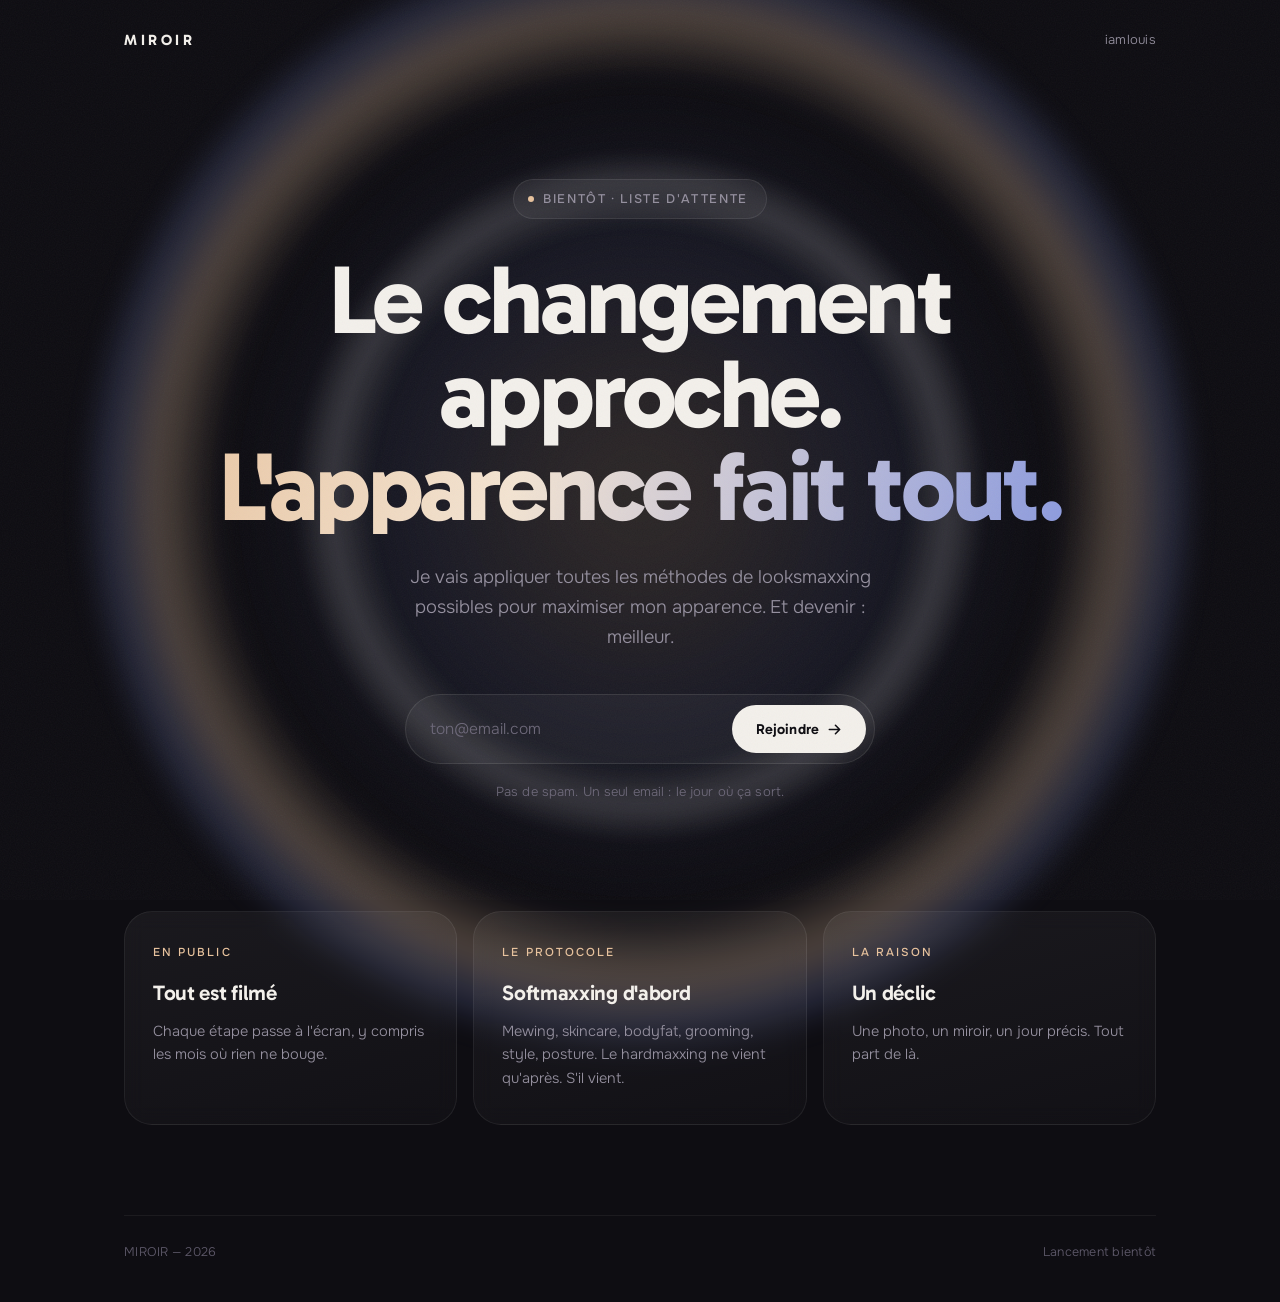
==== index.html @ ff405058 "Update index.html" ====
<!DOCTYPE html>
<html lang="fr">
<head>
<meta charset="UTF-8">
<meta name="viewport" content="width=device-width, initial-scale=1">
<title>MIROIR — Le changement approche</title>
<meta name="description" content="Looksmaxxing appliqué à fond, documenté en public pendant 12 mois. Rejoins la liste d'attente.">
<meta property="og:title" content="MIROIR — Le changement approche">
<meta property="og:description" content="L'apparence fait tout. Toutes les méthodes de looksmaxxing, documentées en public.">
<meta property="og:type" content="website">
<link rel="preconnect" href="https://fonts.googleapis.com">
<link rel="preconnect" href="https://fonts.gstatic.com" crossorigin>
<link href="https://fonts.googleapis.com/css2?family=Gabarito:wght@500;600;700;800&family=Onest:wght@300;400;500;600&display=swap" rel="stylesheet">
<style>
:root{
  --nuit:#0E0D12;
  --fumee:#17161D;
  --porcelaine:#F3F0EB;
  --brume:#95909F;
  --halo:#E8C39E;
  --froid:#7C8FE0;

  --r-card:28px;
  --r-pill:999px;
  --ease:cubic-bezier(.22,.8,.26,1);
}

*{box-sizing:border-box;margin:0;padding:0}
html{scroll-behavior:smooth;-webkit-text-size-adjust:100%}

body{
  background:var(--nuit);
  color:var(--porcelaine);
  font-family:'Onest',system-ui,sans-serif;
  font-weight:300;
  line-height:1.6;
  overflow-x:hidden;
  min-height:100vh;
}

/* ---------- grain ---------- */
.grain{
  position:fixed;inset:0;z-index:100;pointer-events:none;opacity:.04;
  background-image:url("data:image/svg+xml,%3Csvg xmlns='http://www.w3.org/2000/svg'%3E%3Cfilter id='n'%3E%3CfeTurbulence type='fractalNoise' baseFrequency='0.85' numOctaves='3'/%3E%3C/filter%3E%3Crect width='100%25' height='100%25' filter='url(%23n)'/%3E%3C/svg%3E");
}

/* ---------- signature : le ring light ---------- */
.scene{
  position:absolute;top:-6vh;left:50%;transform:translateX(-50%);
  width:min(120vw,1100px);aspect-ratio:1;
  pointer-events:none;z-index:0;
}
.glow{
  position:absolute;inset:14%;border-radius:50%;
  background:radial-gradient(circle,rgba(232,195,158,.16) 0%,rgba(124,143,224,.09) 45%,transparent 70%);
  filter:blur(40px);
  animation:breathe 16s var(--ease) infinite;
}
.ring{
  position:absolute;inset:0;border-radius:50%;
  background:radial-gradient(circle,
    transparent 54%,
    rgba(232,195,158,.30) 62%,
    rgba(124,143,224,.20) 68%,
    transparent 74%);
  filter:blur(14px);
  animation:breathe 16s var(--ease) infinite;
}
.ring--inner{
  inset:19%;
  background:radial-gradient(circle,
    transparent 56%,
    rgba(243,240,235,.16) 64%,
    transparent 72%);
  filter:blur(8px);
  animation:breathe 16s var(--ease) infinite 2.5s;
}
@keyframes breathe{
  0%,100%{transform:scale(1);opacity:.75}
  50%{transform:scale(1.06);opacity:1}
}

/* ---------- shell ---------- */
.wrap{position:relative;z-index:1;max-width:1080px;margin:0 auto;padding:0 24px}

header{
  display:flex;align-items:center;justify-content:space-between;
  padding:28px 0;
}
.mark{
  font-family:'Gabarito',sans-serif;font-weight:700;font-size:15px;
  letter-spacing:.24em;text-transform:uppercase;
}
.handle{
  font-size:13px;color:var(--brume);letter-spacing:.02em;
}

/* ---------- hero ---------- */
.hero{
  display:flex;flex-direction:column;align-items:center;text-align:center;
  padding:clamp(56px,11vh,120px) 0 clamp(72px,12vh,140px);
}

.chip{
  display:inline-flex;align-items:center;gap:9px;
  padding:9px 18px 9px 14px;border-radius:var(--r-pill);
  background:rgba(243,240,235,.04);
  border:1px solid rgba(243,240,235,.09);
  backdrop-filter:blur(12px);
  font-size:12.5px;letter-spacing:.13em;text-transform:uppercase;
  color:var(--brume);font-weight:500;
}
.dot{
  width:6px;height:6px;border-radius:50%;background:var(--halo);
  box-shadow:0 0 0 0 rgba(232,195,158,.5);
  animation:pulse 2.6s var(--ease) infinite;
}
@keyframes pulse{
  0%{box-shadow:0 0 0 0 rgba(232,195,158,.45)}
  70%{box-shadow:0 0 0 9px rgba(232,195,158,0)}
  100%{box-shadow:0 0 0 0 rgba(232,195,158,0)}
}

h1{
  font-family:'Gabarito',sans-serif;
  font-weight:700;
  font-size:clamp(2.9rem,8.2vw,6.1rem);
  line-height:.96;
  letter-spacing:-.035em;
  margin:34px 0 0;
}
h1 .lueur{
  display:block;
  background:linear-gradient(105deg,var(--halo) 0%,#F3E4D2 38%,var(--froid) 100%);
  -webkit-background-clip:text;background-clip:text;
  -webkit-text-fill-color:transparent;color:transparent;
}

.sub{
  max-width:41ch;margin:28px auto 0;
  font-size:clamp(1rem,1.9vw,1.14rem);
  color:var(--brume);line-height:1.65;
}

/* ---------- form ---------- */
.form{
  width:100%;max-width:470px;margin:42px auto 0;
  position:relative;
}
.field{
  display:flex;align-items:center;gap:8px;
  padding:8px 8px 8px 24px;
  border-radius:var(--r-pill);
  background:rgba(243,240,235,.045);
  border:1px solid rgba(243,240,235,.10);
  backdrop-filter:blur(16px);
  transition:border-color .35s var(--ease),background .35s var(--ease),box-shadow .35s var(--ease);
}
.field:focus-within{
  border-color:rgba(232,195,158,.42);
  background:rgba(243,240,235,.07);
  box-shadow:0 0 44px -12px rgba(232,195,158,.35);
}
.field input{
  flex:1;min-width:0;border:0;background:transparent;outline:none;
  color:var(--porcelaine);font-family:inherit;font-size:15.5px;font-weight:300;
  padding:16px 0;
}
.field input::placeholder{color:#6D6879}

.go{
  flex-shrink:0;display:inline-flex;align-items:center;gap:8px;
  border:0;cursor:pointer;
  padding:15px 24px;border-radius:var(--r-pill);
  background:var(--porcelaine);color:var(--nuit);
  font-family:'Gabarito',sans-serif;font-weight:600;font-size:14.5px;
  letter-spacing:.01em;
  transition:transform .3s var(--ease),box-shadow .3s var(--ease),background .3s var(--ease);
}
.go:hover{
  transform:translateY(-1px);
  background:#fff;
  box-shadow:0 10px 30px -10px rgba(243,240,235,.45);
}
.go:active{transform:translateY(0)}
.go svg{transition:transform .3s var(--ease)}
.go:hover svg{transform:translateX(3px)}

.note{
  margin-top:18px;font-size:13px;color:#6D6879;letter-spacing:.01em;
}

.ok{
  display:none;
  padding:22px 26px;border-radius:var(--r-card);
  background:rgba(232,195,158,.07);
  border:1px solid rgba(232,195,158,.24);
  backdrop-filter:blur(16px);
  font-size:15px;color:var(--porcelaine);
}
.ok strong{font-family:'Gabarito',sans-serif;font-weight:600;color:var(--halo)}
.form.done .field,.form.done .note{display:none}
.form.done .ok{display:block;animation:up .6s var(--ease) both}

.err{
  display:none;margin-top:16px;
  font-size:13.5px;color:#E0A5A5;line-height:1.5;
}
.form.failed .err{display:block;animation:up .4s var(--ease) both}
.form.failed .note{display:none}
.form.failed .field{border-color:rgba(224,165,165,.4)}

.go[disabled]{opacity:.55;cursor:default;transform:none;box-shadow:none}
.go[disabled]:hover{background:var(--porcelaine);transform:none;box-shadow:none}

/* ---------- cartes ---------- */
.grid{
  display:grid;grid-template-columns:repeat(3,1fr);gap:16px;
  padding-bottom:clamp(64px,10vh,110px);
}
.card{
  padding:32px 28px 34px;
  border-radius:var(--r-card);
  background:linear-gradient(165deg,rgba(243,240,235,.055),rgba(243,240,235,.018));
  border:1px solid rgba(243,240,235,.075);
  backdrop-filter:blur(10px);
  transition:border-color .45s var(--ease),transform .45s var(--ease);
}
.card:hover{border-color:rgba(232,195,158,.28);transform:translateY(-3px)}
.card .lab{
  font-size:11.5px;letter-spacing:.18em;text-transform:uppercase;
  color:var(--halo);font-weight:500;
}
.card h3{
  font-family:'Gabarito',sans-serif;font-weight:600;
  font-size:1.32rem;letter-spacing:-.015em;margin:14px 0 10px;
}
.card p{font-size:14.5px;color:var(--brume);line-height:1.6}

/* ---------- footer ---------- */
footer{
  display:flex;align-items:center;justify-content:space-between;gap:16px;
  padding:26px 0 40px;
  border-top:1px solid rgba(243,240,235,.06);
  font-size:12.5px;color:#5F5A6B;letter-spacing:.02em;
}

/* ---------- reveal ---------- */
@keyframes up{from{opacity:0;transform:translateY(22px)}to{opacity:1;transform:none}}
.rise{opacity:0;animation:up .95s var(--ease) both}
.d1{animation-delay:.05s}.d2{animation-delay:.16s}.d3{animation-delay:.27s}
.d4{animation-delay:.38s}.d5{animation-delay:.49s}
.obs{opacity:0;transform:translateY(26px);transition:opacity .9s var(--ease),transform .9s var(--ease)}
.obs.in{opacity:1;transform:none}
.obs:nth-child(2){transition-delay:.1s}
.obs:nth-child(3){transition-delay:.2s}

:focus-visible{outline:2px solid var(--halo);outline-offset:3px;border-radius:6px}

@media (max-width:800px){
  .grid{grid-template-columns:1fr}
  .scene{top:-2vh;width:150vw}
}
@media (max-width:480px){
  .field{padding:7px 7px 7px 18px;gap:6px}
  .go{padding:14px 18px}
  .go span{display:none}
  .field input{font-size:15px}
}

@media (prefers-reduced-motion:reduce){
  *,*::before,*::after{animation:none!important;transition:none!important}
  .rise,.obs{opacity:1;transform:none}
  html{scroll-behavior:auto}
}
</style>
</head>
<body>

<div class="grain"></div>

<div class="wrap">
  <div class="scene" aria-hidden="true">
    <div class="glow"></div>
    <div class="ring"></div>
    <div class="ring ring--inner"></div>
  </div>

  <header class="rise d1">
    <div class="mark">Miroir</div>
    <span class="handle">iamlouis</span>
  </header>

  <main class="hero">
    <div class="chip rise d2"><span class="dot"></span>Bientôt · liste d'attente</div>

    <h1 class="rise d3">
      Le changement approche.
      <span class="lueur">L'apparence fait tout.</span>
    </h1>

    <p class="sub rise d4">
      Je vais appliquer toutes les méthodes de looksmaxxing possibles
      pour maximiser mon apparence. Et devenir : meilleur.
    </p>

    <form class="form rise d5" id="form" novalidate>
      <div class="field">
        <label for="mail" class="sr" style="position:absolute;width:1px;height:1px;overflow:hidden;clip:rect(0 0 0 0)">Ton adresse email</label>
        <input id="mail" type="email" name="email" placeholder="ton@email.com" autocomplete="email" required>
        <button class="go" type="submit">
          <span>Rejoindre</span>
          <svg width="15" height="15" viewBox="0 0 16 16" fill="none" aria-hidden="true">
            <path d="M2.5 8h11M9 3.5 13.5 8 9 12.5" stroke="currentColor" stroke-width="1.7" stroke-linecap="round" stroke-linejoin="round"/>
          </svg>
        </button>
      </div>
      <p class="note">Pas de spam. Un seul email : le jour où ça sort.</p>
      <p class="err" id="err" role="alert"></p>
      <div class="ok" role="status">
        <strong>Tu es sur la liste.</strong><br>
        Tu recevras le premier épisode avant tout le monde.
      </div>
    </form>
  </main>

  <section class="grid">
    <article class="card obs">
      <div class="lab">En public</div>
      <h3>Tout est filmé</h3>
      <p>Chaque étape passe à l'écran, y compris les mois où rien ne bouge.</p>
    </article>
    <article class="card obs">
      <div class="lab">Le protocole</div>
      <h3>Softmaxxing d'abord</h3>
      <p>Mewing, skincare, bodyfat, grooming, style, posture. Le hardmaxxing ne vient qu'après. S'il vient.</p>
    </article>
    <article class="card obs">
      <div class="lab">La raison</div>
      <h3>Un déclic</h3>
      <p>Une photo, un miroir, un jour précis. Tout part de là.</p>
    </article>
  </section>

  <footer>
    <span>MIROIR — 2026</span>
    <span>Lancement bientôt</span>
  </footer>
</div>

<script>
// Révélation au scroll
const io = new IntersectionObserver((entries) => {
  entries.forEach(e => { if (e.isIntersecting) { e.target.classList.add('in'); io.unobserve(e.target); } });
}, { threshold: 0.2 });
document.querySelectorAll('.obs').forEach(el => io.observe(el));

// ─── SUPABASE ────────────────────────────────────────────
// Clé « publishable » : conçue pour être publique.
// C'est la RLS sur la table waitlist qui protège les emails, pas cette clé.
const SUPABASE_URL = 'https://mcueihmixpmqtpwcxfcm.supabase.co';
const SUPABASE_KEY = 'sb_publishable_zk23O7Fli7Qc6Z_xyPyr-w_wSQDMOsE';
// ─────────────────────────────────────────────────────────

const form = document.getElementById('form');
const input = document.getElementById('mail');
const err = document.getElementById('err');
const btn = form.querySelector('.go');
const btnLabel = btn.querySelector('span');

const showError = (msg) => {
  err.textContent = msg;
  form.classList.add('failed');
};

form.addEventListener('submit', async (e) => {
  e.preventDefault();
  form.classList.remove('failed');

  const email = input.value.trim();
  if (!/^[^@\s]+@[^@\s]+\.[^@\s]+$/.test(email)) {
    showError("Cette adresse n'a pas l'air valide. Vérifie-la.");
    input.focus();
    return;
  }

  btn.disabled = true;
  btnLabel.textContent = 'Une seconde';

  try {
    const res = await fetch(`${SUPABASE_URL}/rest/v1/waitlist`, {
      method: 'POST',
      headers: {
        'apikey': SUPABASE_KEY,
        'Authorization': `Bearer ${SUPABASE_KEY}`,
        'Content-Type': 'application/json',
        'Prefer': 'return=minimal'
      },
      body: JSON.stringify({ email, source: 'waitlist' })
    });

    // 409 = email déjà présent. Pour la personne, c'est un succès.
    if (res.ok || res.status === 409) {
      form.classList.add('done');
      return;
    }

    showError("L'inscription n'est pas passée. Réessaie dans un instant.");
  } catch {
    showError('Connexion impossible. Vérifie ton réseau et réessaie.');
  } finally {
    btn.disabled = false;
    btnLabel.textContent = 'Rejoindre';
  }
});
</script>
</body>
</html>
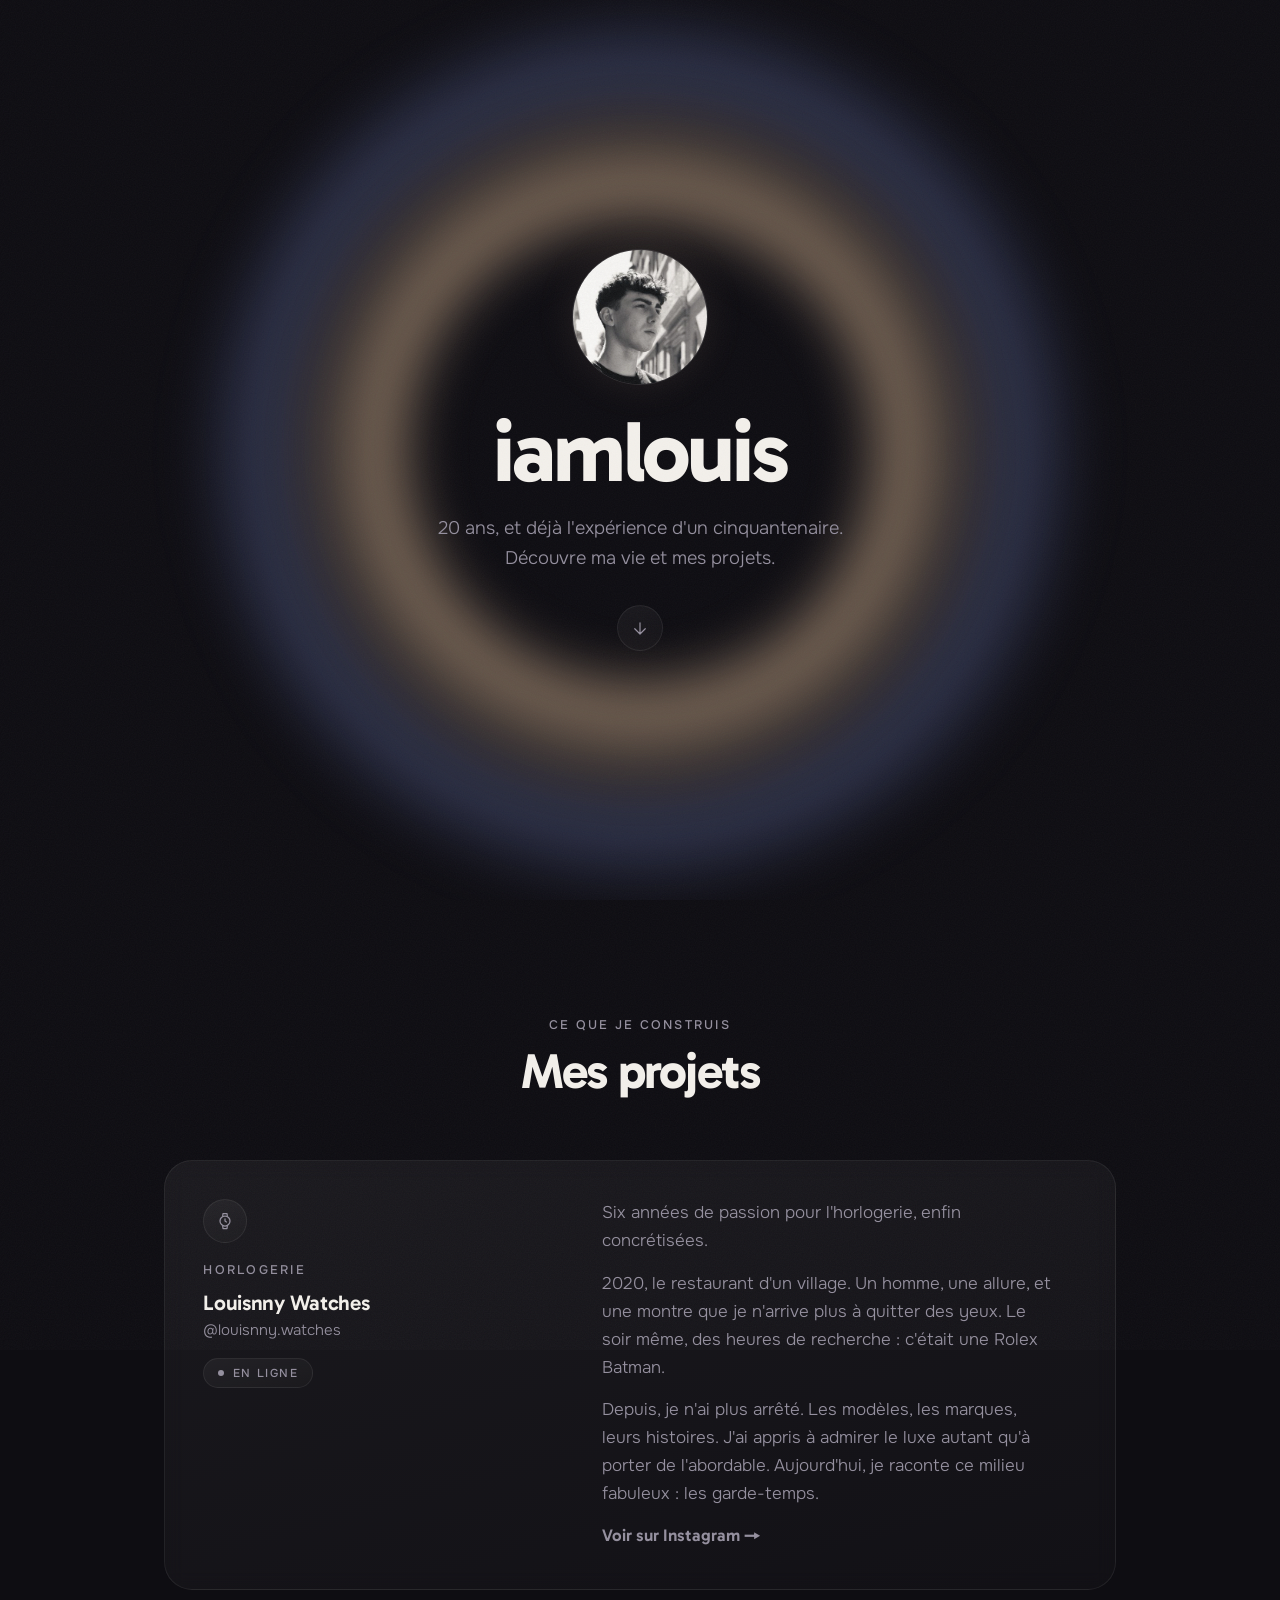
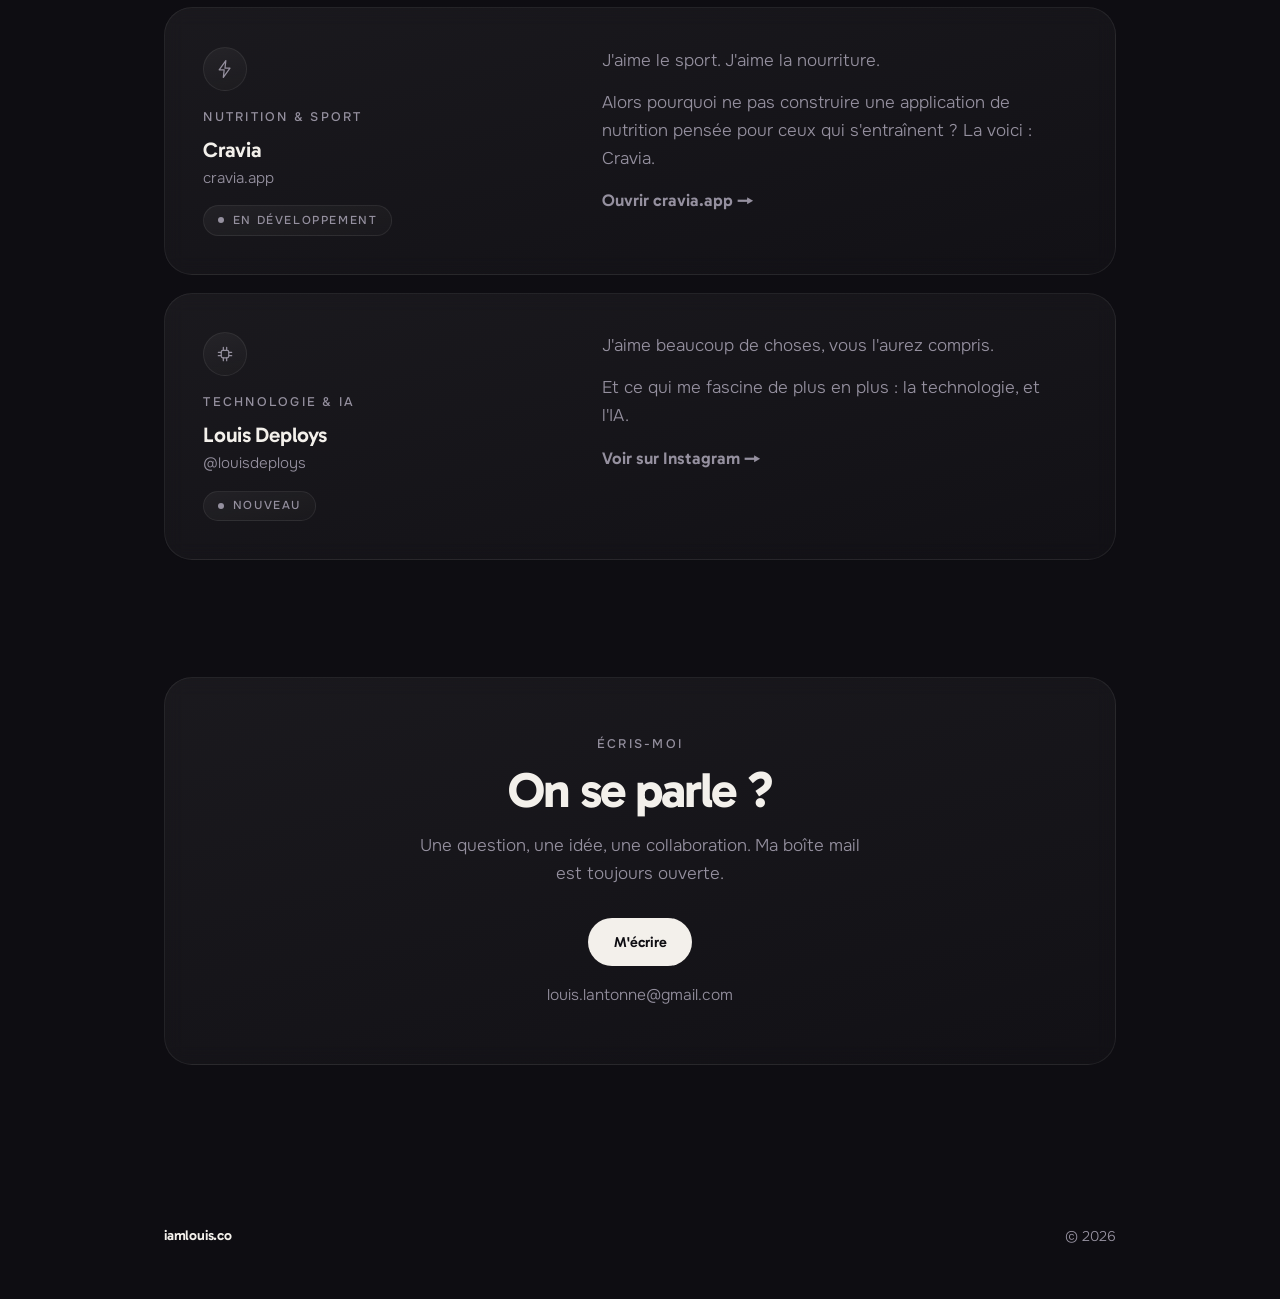
==== commit 45421485: "Update index.html" ====
--- a/index.html
+++ b/index.html
@@ -1,418 +1,629 @@
 <!DOCTYPE html>
 <html lang="fr">
 <head>
-<meta charset="UTF-8">
+<meta charset="utf-8">
 <meta name="viewport" content="width=device-width, initial-scale=1">
-<title>MIROIR — Le changement approche</title>
-<meta name="description" content="Looksmaxxing appliqué à fond, documenté en public pendant 12 mois. Rejoins la liste d'attente.">
-<meta property="og:title" content="MIROIR — Le changement approche">
-<meta property="og:description" content="L'apparence fait tout. Toutes les méthodes de looksmaxxing, documentées en public.">
+<title>iamlouis</title>
+<meta name="description" content="20 ans, et déjà l'expérience d'un cinquantenaire. Ma vie et mes projets : horlogerie, nutrition, technologie.">
+<meta name="theme-color" content="#0E0D12">
+<meta property="og:title" content="iamlouis">
+<meta property="og:description" content="20 ans, et déjà l'expérience d'un cinquantenaire.">
+<meta property="og:image" content="pp.jpg">
 <meta property="og:type" content="website">
+<meta name="twitter:card" content="summary_large_image">
+<link rel="icon" href="data:image/svg+xml,%3Csvg xmlns='http://www.w3.org/2000/svg' viewBox='0 0 32 32'%3E%3Crect width='32' height='32' rx='8' fill='%230E0D12'/%3E%3Ccircle cx='16' cy='16' r='8' fill='none' stroke='%23E8C39E' stroke-width='2.5'/%3E%3C/svg%3E">
 <link rel="preconnect" href="https://fonts.googleapis.com">
 <link rel="preconnect" href="https://fonts.gstatic.com" crossorigin>
 <link href="https://fonts.googleapis.com/css2?family=Gabarito:wght@500;600;700;800&family=Onest:wght@300;400;500;600&display=swap" rel="stylesheet">
 <style>
-:root{
-  --nuit:#0E0D12;
-  --fumee:#17161D;
-  --porcelaine:#F3F0EB;
-  --brume:#95909F;
-  --halo:#E8C39E;
-  --froid:#7C8FE0;
-
-  --r-card:28px;
-  --r-pill:999px;
-  --ease:cubic-bezier(.22,.8,.26,1);
-}
-
-*{box-sizing:border-box;margin:0;padding:0}
-html{scroll-behavior:smooth;-webkit-text-size-adjust:100%}
-
-body{
-  background:var(--nuit);
-  color:var(--porcelaine);
-  font-family:'Onest',system-ui,sans-serif;
-  font-weight:300;
-  line-height:1.6;
-  overflow-x:hidden;
-  min-height:100vh;
-}
-
-/* ---------- grain ---------- */
-.grain{
-  position:fixed;inset:0;z-index:100;pointer-events:none;opacity:.04;
-  background-image:url("data:image/svg+xml,%3Csvg xmlns='http://www.w3.org/2000/svg'%3E%3Cfilter id='n'%3E%3CfeTurbulence type='fractalNoise' baseFrequency='0.85' numOctaves='3'/%3E%3C/filter%3E%3Crect width='100%25' height='100%25' filter='url(%23n)'/%3E%3C/svg%3E");
-}
-
-/* ---------- signature : le ring light ---------- */
-.scene{
-  position:absolute;top:-6vh;left:50%;transform:translateX(-50%);
-  width:min(120vw,1100px);aspect-ratio:1;
-  pointer-events:none;z-index:0;
-}
-.glow{
-  position:absolute;inset:14%;border-radius:50%;
-  background:radial-gradient(circle,rgba(232,195,158,.16) 0%,rgba(124,143,224,.09) 45%,transparent 70%);
-  filter:blur(40px);
-  animation:breathe 16s var(--ease) infinite;
-}
-.ring{
-  position:absolute;inset:0;border-radius:50%;
-  background:radial-gradient(circle,
-    transparent 54%,
-    rgba(232,195,158,.30) 62%,
-    rgba(124,143,224,.20) 68%,
-    transparent 74%);
-  filter:blur(14px);
-  animation:breathe 16s var(--ease) infinite;
-}
-.ring--inner{
-  inset:19%;
-  background:radial-gradient(circle,
-    transparent 56%,
-    rgba(243,240,235,.16) 64%,
-    transparent 72%);
-  filter:blur(8px);
-  animation:breathe 16s var(--ease) infinite 2.5s;
-}
-@keyframes breathe{
-  0%,100%{transform:scale(1);opacity:.75}
-  50%{transform:scale(1.06);opacity:1}
-}
-
-/* ---------- shell ---------- */
-.wrap{position:relative;z-index:1;max-width:1080px;margin:0 auto;padding:0 24px}
-
-header{
-  display:flex;align-items:center;justify-content:space-between;
-  padding:28px 0;
-}
-.mark{
-  font-family:'Gabarito',sans-serif;font-weight:700;font-size:15px;
-  letter-spacing:.24em;text-transform:uppercase;
-}
-.handle{
-  font-size:13px;color:var(--brume);letter-spacing:.02em;
-}
-
-/* ---------- hero ---------- */
-.hero{
-  display:flex;flex-direction:column;align-items:center;text-align:center;
-  padding:clamp(56px,11vh,120px) 0 clamp(72px,12vh,140px);
-}
-
-.chip{
-  display:inline-flex;align-items:center;gap:9px;
-  padding:9px 18px 9px 14px;border-radius:var(--r-pill);
-  background:rgba(243,240,235,.04);
-  border:1px solid rgba(243,240,235,.09);
-  backdrop-filter:blur(12px);
-  font-size:12.5px;letter-spacing:.13em;text-transform:uppercase;
-  color:var(--brume);font-weight:500;
-}
-.dot{
-  width:6px;height:6px;border-radius:50%;background:var(--halo);
-  box-shadow:0 0 0 0 rgba(232,195,158,.5);
-  animation:pulse 2.6s var(--ease) infinite;
-}
-@keyframes pulse{
-  0%{box-shadow:0 0 0 0 rgba(232,195,158,.45)}
-  70%{box-shadow:0 0 0 9px rgba(232,195,158,0)}
-  100%{box-shadow:0 0 0 0 rgba(232,195,158,0)}
-}
-
-h1{
-  font-family:'Gabarito',sans-serif;
-  font-weight:700;
-  font-size:clamp(2.9rem,8.2vw,6.1rem);
-  line-height:.96;
-  letter-spacing:-.035em;
-  margin:34px 0 0;
-}
-h1 .lueur{
-  display:block;
-  background:linear-gradient(105deg,var(--halo) 0%,#F3E4D2 38%,var(--froid) 100%);
-  -webkit-background-clip:text;background-clip:text;
-  -webkit-text-fill-color:transparent;color:transparent;
-}
-
-.sub{
-  max-width:41ch;margin:28px auto 0;
-  font-size:clamp(1rem,1.9vw,1.14rem);
-  color:var(--brume);line-height:1.65;
-}
-
-/* ---------- form ---------- */
-.form{
-  width:100%;max-width:470px;margin:42px auto 0;
-  position:relative;
-}
-.field{
-  display:flex;align-items:center;gap:8px;
-  padding:8px 8px 8px 24px;
-  border-radius:var(--r-pill);
-  background:rgba(243,240,235,.045);
-  border:1px solid rgba(243,240,235,.10);
-  backdrop-filter:blur(16px);
-  transition:border-color .35s var(--ease),background .35s var(--ease),box-shadow .35s var(--ease);
-}
-.field:focus-within{
-  border-color:rgba(232,195,158,.42);
-  background:rgba(243,240,235,.07);
-  box-shadow:0 0 44px -12px rgba(232,195,158,.35);
-}
-.field input{
-  flex:1;min-width:0;border:0;background:transparent;outline:none;
-  color:var(--porcelaine);font-family:inherit;font-size:15.5px;font-weight:300;
-  padding:16px 0;
-}
-.field input::placeholder{color:#6D6879}
-
-.go{
-  flex-shrink:0;display:inline-flex;align-items:center;gap:8px;
-  border:0;cursor:pointer;
-  padding:15px 24px;border-radius:var(--r-pill);
-  background:var(--porcelaine);color:var(--nuit);
-  font-family:'Gabarito',sans-serif;font-weight:600;font-size:14.5px;
-  letter-spacing:.01em;
-  transition:transform .3s var(--ease),box-shadow .3s var(--ease),background .3s var(--ease);
-}
-.go:hover{
-  transform:translateY(-1px);
-  background:#fff;
-  box-shadow:0 10px 30px -10px rgba(243,240,235,.45);
-}
-.go:active{transform:translateY(0)}
-.go svg{transition:transform .3s var(--ease)}
-.go:hover svg{transform:translateX(3px)}
-
-.note{
-  margin-top:18px;font-size:13px;color:#6D6879;letter-spacing:.01em;
-}
-
-.ok{
-  display:none;
-  padding:22px 26px;border-radius:var(--r-card);
-  background:rgba(232,195,158,.07);
-  border:1px solid rgba(232,195,158,.24);
-  backdrop-filter:blur(16px);
-  font-size:15px;color:var(--porcelaine);
-}
-.ok strong{font-family:'Gabarito',sans-serif;font-weight:600;color:var(--halo)}
-.form.done .field,.form.done .note{display:none}
-.form.done .ok{display:block;animation:up .6s var(--ease) both}
-
-.err{
-  display:none;margin-top:16px;
-  font-size:13.5px;color:#E0A5A5;line-height:1.5;
-}
-.form.failed .err{display:block;animation:up .4s var(--ease) both}
-.form.failed .note{display:none}
-.form.failed .field{border-color:rgba(224,165,165,.4)}
-
-.go[disabled]{opacity:.55;cursor:default;transform:none;box-shadow:none}
-.go[disabled]:hover{background:var(--porcelaine);transform:none;box-shadow:none}
-
-/* ---------- cartes ---------- */
-.grid{
-  display:grid;grid-template-columns:repeat(3,1fr);gap:16px;
-  padding-bottom:clamp(64px,10vh,110px);
-}
-.card{
-  padding:32px 28px 34px;
-  border-radius:var(--r-card);
-  background:linear-gradient(165deg,rgba(243,240,235,.055),rgba(243,240,235,.018));
-  border:1px solid rgba(243,240,235,.075);
-  backdrop-filter:blur(10px);
-  transition:border-color .45s var(--ease),transform .45s var(--ease);
-}
-.card:hover{border-color:rgba(232,195,158,.28);transform:translateY(-3px)}
-.card .lab{
-  font-size:11.5px;letter-spacing:.18em;text-transform:uppercase;
-  color:var(--halo);font-weight:500;
-}
-.card h3{
-  font-family:'Gabarito',sans-serif;font-weight:600;
-  font-size:1.32rem;letter-spacing:-.015em;margin:14px 0 10px;
-}
-.card p{font-size:14.5px;color:var(--brume);line-height:1.6}
-
-/* ---------- footer ---------- */
-footer{
-  display:flex;align-items:center;justify-content:space-between;gap:16px;
-  padding:26px 0 40px;
-  border-top:1px solid rgba(243,240,235,.06);
-  font-size:12.5px;color:#5F5A6B;letter-spacing:.02em;
-}
-
-/* ---------- reveal ---------- */
-@keyframes up{from{opacity:0;transform:translateY(22px)}to{opacity:1;transform:none}}
-.rise{opacity:0;animation:up .95s var(--ease) both}
-.d1{animation-delay:.05s}.d2{animation-delay:.16s}.d3{animation-delay:.27s}
-.d4{animation-delay:.38s}.d5{animation-delay:.49s}
-.obs{opacity:0;transform:translateY(26px);transition:opacity .9s var(--ease),transform .9s var(--ease)}
-.obs.in{opacity:1;transform:none}
-.obs:nth-child(2){transition-delay:.1s}
-.obs:nth-child(3){transition-delay:.2s}
-
-:focus-visible{outline:2px solid var(--halo);outline-offset:3px;border-radius:6px}
-
-@media (max-width:800px){
-  .grid{grid-template-columns:1fr}
-  .scene{top:-2vh;width:150vw}
-}
-@media (max-width:480px){
-  .field{padding:7px 7px 7px 18px;gap:6px}
-  .go{padding:14px 18px}
-  .go span{display:none}
-  .field input{font-size:15px}
-}
-
-@media (prefers-reduced-motion:reduce){
-  *,*::before,*::after{animation:none!important;transition:none!important}
-  .rise,.obs{opacity:1;transform:none}
-  html{scroll-behavior:auto}
-}
+  /* ---- Charte graphique Miroir · V1 ---------------------------------- */
+  :root{
+    --nuit:       #0E0D12;
+    --fumee:      #17161D;
+    --porcelaine: #F3F0EB;
+    --brume:      #95909F;
+    --halo:       #E8C39E;
+    --froid:      #7C8FE0;
+    --courbe: cubic-bezier(.22,.8,.26,1);
+
+    /* surfaces de verre */
+    --verre:        linear-gradient(165deg,rgba(243,240,235,.055),rgba(243,240,235,.018));
+    --verre-bord:   rgba(243,240,235,.075);
+    --verre-bord-f: rgba(243,240,235,.14);
+  }
+
+  *,*::before,*::after{ box-sizing:border-box; margin:0; padding:0; }
+
+  html{ scroll-behavior:smooth; }
+
+  body{
+    background:var(--nuit);
+    color:var(--porcelaine);
+    font-family:"Onest",-apple-system,BlinkMacSystemFont,"Segoe UI",sans-serif;
+    font-weight:300;
+    -webkit-font-smoothing:antialiased;
+    overflow-x:hidden;
+  }
+
+  section[id]{ scroll-margin-top:2rem; }
+
+  /* ---- Grain : casse le banding sur les grands fonds sombres ---------- */
+  .grain{
+    position:fixed;
+    inset:-50%;
+    z-index:100;
+    pointer-events:none;
+    opacity:.04;
+    background-image:url("data:image/svg+xml,%3Csvg xmlns='http://www.w3.org/2000/svg' width='240' height='240'%3E%3Cfilter id='n'%3E%3CfeTurbulence type='fractalNoise' baseFrequency='.85' numOctaves='3'/%3E%3C/filter%3E%3Crect width='240' height='240' filter='url(%23n)'/%3E%3C/svg%3E");
+  }
+
+  /* ---- Eyebrow / label ------------------------------------------------ */
+  .label{
+    display:block;
+    font-weight:500;
+    font-size:clamp(11.5px,1.4vw,12.5px);
+    text-transform:uppercase;
+    letter-spacing:.18em;
+    color:var(--brume);
+    transition:color 300ms var(--courbe);
+  }
+
+  /* ==== HERO ============================================================ */
+  .hero{
+    position:relative;
+    min-height:100svh;
+    display:grid;
+    place-items:center;
+    overflow:hidden;
+    padding:4rem 1.5rem;
+  }
+
+  /* ---- Le halo : une seule source de lumière -------------------------- */
+  .halo{
+    position:absolute;
+    top:50%; left:50%;
+    width:min(96vmin,860px);
+    aspect-ratio:1;
+    translate:-50% -50%;
+    border-radius:999px;
+    pointer-events:none;
+    z-index:0;
+  }
+
+  .halo::before,
+  .halo::after{
+    content:"";
+    position:absolute;
+    inset:0;
+    border-radius:999px;
+  }
+
+  /* anneau extérieur — froid en fin de dégradé */
+  .halo::before{
+    background:
+      radial-gradient(circle at 50% 50%,
+        transparent 46%,
+        rgba(232,195,158,.10) 54%,
+        rgba(124,143,224,.34) 62%,
+        rgba(124,143,224,.10) 70%,
+        transparent 78%);
+    filter:blur(30px);
+    animation:respiration 16s var(--courbe) infinite;
+  }
+
+  /* anneau intérieur — champagne au cœur, décalé de 2,5 s */
+  .halo::after{
+    inset:11%;
+    background:
+      radial-gradient(circle at 50% 50%,
+        transparent 44%,
+        rgba(232,195,158,.52) 55%,
+        rgba(232,195,158,.16) 66%,
+        transparent 76%);
+    filter:blur(22px);
+    animation:respiration 16s var(--courbe) infinite;
+    animation-delay:-2.5s;
+  }
+
+  @keyframes respiration{
+    0%,100%{ transform:scale(1);     opacity:.88; }
+    50%    { transform:scale(1.045); opacity:1;   }
+  }
+
+  .hero__contenu{
+    position:relative;
+    z-index:2;
+    text-align:center;
+    display:flex;
+    flex-direction:column;
+    align-items:center;
+  }
+
+  /* ---- Le sujet, au centre de l'anneau -------------------------------- */
+  .avatar{
+    flex:none;
+    width:clamp(104px,17vmin,136px);
+    height:clamp(104px,17vmin,136px);
+    border-radius:999px;
+    overflow:hidden;
+    border:1px solid rgba(243,240,235,.14);
+    box-shadow:0 0 40px rgba(232,195,158,.10);
+    margin-bottom:1.6rem;
+  }
+  /* recadrage serré sur le visage */
+  .avatar img{
+    width:100%;
+    height:100%;
+    object-fit:cover;
+    object-position:29% 0;
+    transform-origin:50% 27%;
+    transform:translateY(17%) scale(2.05);
+  }
+
+  h1{
+    font-family:"Gabarito",-apple-system,BlinkMacSystemFont,sans-serif;
+    font-weight:700;
+    font-size:clamp(2.6rem,12vw,5.4rem);
+    letter-spacing:-.035em;
+    line-height:.96;
+  }
+
+  .hero__phrase{
+    margin-top:1.2rem;
+    font-size:clamp(1rem,2.4vw,1.14rem);
+    line-height:1.65;
+    color:var(--brume);
+    max-width:41ch;
+    text-wrap:balance;
+  }
+
+  /* ---- Flèche vers le bas --------------------------------------------- */
+  .descendre{
+    margin-top:2rem;
+    display:grid;
+    place-items:center;
+    width:46px; height:46px;
+    border-radius:999px;
+    border:1px solid var(--verre-bord);
+    background:var(--verre);
+    backdrop-filter:blur(10px);
+    -webkit-backdrop-filter:blur(10px);
+    color:var(--brume);
+    transition:color 300ms var(--courbe), border-color 300ms var(--courbe);
+    animation:flotte 4.8s var(--courbe) infinite;
+  }
+  .descendre:hover{ color:var(--porcelaine); border-color:var(--verre-bord-f); }
+  .descendre svg{ width:18px; height:18px; }
+
+  @keyframes flotte{
+    0%,100%{ transform:translateY(0); }
+    50%    { transform:translateY(7px); }
+  }
+
+  /* ==== SECTIONS ======================================================== */
+  .bloc{
+    position:relative;
+    z-index:2;
+    max-width:1000px;
+    margin-inline:auto;
+    padding:clamp(5rem,13vh,9rem) 1.5rem 0;
+  }
+  .bloc:last-of-type{ padding-bottom:clamp(4rem,10vh,6rem); }
+
+  .bloc__entete{
+    text-align:center;
+    margin-bottom:clamp(2.5rem,7vh,4rem);
+  }
+
+  .bloc__titre{
+    font-family:"Gabarito",sans-serif;
+    font-weight:700;
+    font-size:clamp(2rem,6vw,3.1rem);
+    letter-spacing:-.035em;
+    line-height:1;
+    margin-top:.9rem;
+  }
+
+  /* ==== PROJETS ========================================================= */
+  .liste{
+    display:flex;
+    flex-direction:column;
+    gap:1.1rem;
+  }
+
+  /* ---- Carte : du verre, posé dans le noir ---------------------------- */
+  .projet{
+    display:grid;
+    grid-template-columns:minmax(0,.85fr) minmax(0,1.15fr);
+    gap:clamp(1.5rem,4vw,3rem);
+    padding:clamp(1.6rem,4vw,2.4rem);
+    border-radius:28px;
+    border:1px solid var(--verre-bord);
+    background:var(--verre);
+    backdrop-filter:blur(10px);
+    -webkit-backdrop-filter:blur(10px);
+    text-decoration:none;
+    color:inherit;
+    transition:
+      transform 300ms var(--courbe),
+      border-color 300ms var(--courbe),
+      box-shadow 300ms var(--courbe);
+  }
+
+  .projet:hover,
+  .projet:focus-visible{
+    transform:translateY(-1px);
+    border-color:var(--verre-bord-f);
+    box-shadow:0 0 44px rgba(232,195,158,.07);
+  }
+
+  .projet:focus-visible{
+    outline:2px solid var(--halo);
+    outline-offset:3px;
+  }
+
+  /* ---- Icône de projet ------------------------------------------------ */
+  .icone{
+    display:grid;
+    place-items:center;
+    width:44px; height:44px;
+    border-radius:999px;
+    border:1px solid var(--verre-bord);
+    background:var(--verre);
+    color:var(--brume);
+    margin-bottom:1.15rem;
+    transition:color 300ms var(--courbe), border-color 300ms var(--courbe);
+  }
+  .icone svg{ width:20px; height:20px; }
+  .projet:hover .icone{ color:var(--porcelaine); border-color:var(--verre-bord-f); }
+
+  /* Un seul accent chaud par écran : le Halo n'apparaît que sur la carte survolée */
+  .projet:hover .label,
+  .projet:focus-visible .label,
+  .projet:hover .projet__lien,
+  .projet:focus-visible .projet__lien{ color:var(--halo); }
+
+  .projet__nom{
+    font-family:"Gabarito",sans-serif;
+    font-weight:600;
+    font-size:1.32rem;
+    letter-spacing:-.015em;
+    margin-top:.75rem;
+  }
+
+  .projet__poignee{
+    margin-top:.35rem;
+    font-size:.94rem;
+    color:var(--brume);
+  }
+
+  /* ---- Chip d'état ---------------------------------------------------- */
+  .chip{
+    display:inline-flex;
+    align-items:center;
+    gap:.55rem;
+    margin-top:1.1rem;
+    padding:.42rem .85rem;
+    border-radius:999px;
+    border:1px solid var(--verre-bord);
+    background:var(--verre);
+    font-weight:500;
+    font-size:11.5px;
+    text-transform:uppercase;
+    letter-spacing:.14em;
+    color:var(--brume);
+    transition:border-color 300ms var(--courbe);
+  }
+  .chip::before{
+    content:"";
+    width:6px; height:6px;
+    border-radius:999px;
+    background:currentColor;
+    transition:background 300ms var(--courbe);
+  }
+  .projet:hover .chip{ border-color:var(--verre-bord-f); }
+  .projet:hover .chip::before{
+    background:var(--halo);
+    animation:pulse 2.6s var(--courbe) infinite;
+  }
+
+  @keyframes pulse{
+    0%,100%{ opacity:1;  box-shadow:0 0 0 0   rgba(232,195,158,.45); }
+    70%    { opacity:.7; box-shadow:0 0 0 6px rgba(232,195,158,0);   }
+  }
+
+  .projet__texte p{
+    font-size:clamp(1rem,2.2vw,1.06rem);
+    line-height:1.65;
+    color:var(--brume);
+    max-width:41ch;
+  }
+  .projet__texte p + p{ margin-top:.9rem; }
+
+  .projet__lien{
+    display:inline-block;
+    margin-top:1.3rem;
+    font-family:"Gabarito",sans-serif;
+    font-weight:600;
+    font-size:14.5px;
+    color:var(--porcelaine);
+    transition:color 300ms var(--courbe);
+  }
+  .projet__lien span{
+    display:inline-block;
+    transition:transform 300ms var(--courbe);
+  }
+  .projet:hover .projet__lien span{ transform:translateX(4px); }
+
+  @media (max-width:760px){
+    .projet{ grid-template-columns:1fr; gap:1.1rem; }
+  }
+
+  /* ==== CONTACT ========================================================= */
+  .contact{
+    text-align:center;
+    padding:clamp(2.6rem,7vw,3.6rem) clamp(1.5rem,5vw,3rem);
+    border-radius:28px;
+    border:1px solid var(--verre-bord);
+    background:var(--verre);
+    backdrop-filter:blur(10px);
+    -webkit-backdrop-filter:blur(10px);
+  }
+
+  .contact__phrase{
+    margin:1rem auto 0;
+    font-size:clamp(1rem,2.2vw,1.06rem);
+    line-height:1.65;
+    color:var(--brume);
+    max-width:41ch;
+  }
+
+  /* ---- Bouton principal : Porcelaine plein, texte Nuit ---------------- */
+  .bouton{
+    display:inline-block;
+    margin-top:1.9rem;
+    padding:.92rem 1.6rem;
+    border-radius:999px;
+    background:var(--porcelaine);
+    color:var(--nuit);
+    font-family:"Gabarito",sans-serif;
+    font-weight:600;
+    font-size:14.5px;
+    text-decoration:none;
+    transition:
+      background 300ms var(--courbe),
+      transform 300ms var(--courbe),
+      box-shadow 300ms var(--courbe);
+  }
+  .bouton:hover{
+    background:#fff;
+    transform:translateY(-1px);
+    box-shadow:0 0 34px rgba(243,240,235,.16);
+  }
+  .bouton:focus-visible{
+    outline:2px solid var(--halo);
+    outline-offset:3px;
+  }
+
+  .contact__mail{
+    display:inline-block;
+    margin-top:1.2rem;
+    font-size:.97rem;
+    color:var(--brume);
+    text-decoration:none;
+    border-bottom:1px solid transparent;
+    transition:color 300ms var(--courbe), border-color 300ms var(--courbe);
+  }
+  .contact__mail:hover{
+    color:var(--porcelaine);
+    border-bottom-color:var(--verre-bord-f);
+  }
+
+  /* ==== PIED DE PAGE ==================================================== */
+  footer{
+    position:relative;
+    z-index:2;
+    max-width:1000px;
+    margin-inline:auto;
+    padding:clamp(3rem,8vh,5rem) 1.5rem clamp(2.5rem,6vh,3.5rem);
+    display:flex;
+    justify-content:space-between;
+    align-items:center;
+    gap:1rem;
+    font-size:.88rem;
+    color:var(--brume);
+  }
+  footer .marque{
+    font-family:"Gabarito",sans-serif;
+    font-weight:600;
+    letter-spacing:-.015em;
+    color:var(--porcelaine);
+  }
+
+  /* ==== APPARITIONS ===================================================== */
+  /* 950 ms, décalage 110 ms par élément, courbe unique */
+  .lever{
+    opacity:0;
+    transform:translateY(14px);
+    transition:
+      opacity 950ms var(--courbe),
+      transform 950ms var(--courbe);
+  }
+  .lever.vu{ opacity:1; transform:none; }
+
+  .hero .lever:nth-child(1){ transition-delay:120ms; }
+  .hero .lever:nth-child(2){ transition-delay:230ms; }
+  .hero .lever:nth-child(3){ transition-delay:340ms; }
+  .hero .lever:nth-child(4){ transition-delay:560ms; }
+
+  /* ---- Le halo reste, figé — la page ne perd rien --------------------- */
+  @media (prefers-reduced-motion:reduce){
+    html{ scroll-behavior:auto; }
+    *,*::before,*::after{
+      animation:none !important;
+      transition:none !important;
+    }
+    .lever{ opacity:1; transform:none; }
+  }
 </style>
 </head>
 <body>
-
-<div class="grain"></div>
-
-<div class="wrap">
-  <div class="scene" aria-hidden="true">
-    <div class="glow"></div>
-    <div class="ring"></div>
-    <div class="ring ring--inner"></div>
-  </div>
-
-  <header class="rise d1">
-    <div class="mark">Miroir</div>
-    <span class="handle">iamlouis</span>
+  <div class="grain" aria-hidden="true"></div>
+
+  <header class="hero">
+    <div class="halo" aria-hidden="true"></div>
+
+    <div class="hero__contenu">
+      <span class="avatar lever">
+        <img src="pp.jpg" alt="Portrait de Louis" width="1100" height="717">
+      </span>
+      <h1 class="lever">iamlouis</h1>
+      <p class="hero__phrase lever">
+        20 ans, et déjà l'expérience d'un cinquantenaire.
+        Découvre ma vie et mes projets.
+      </p>
+      <a href="#projets" class="descendre lever" aria-label="Descendre vers mes projets">
+        <svg viewBox="0 0 24 24" fill="none" stroke="currentColor" stroke-width="1.6"
+             stroke-linecap="round" stroke-linejoin="round" aria-hidden="true">
+          <path d="M12 5v14M5 13l7 7 7-7"/>
+        </svg>
+      </a>
+    </div>
   </header>
 
-  <main class="hero">
-    <div class="chip rise d2"><span class="dot"></span>Bientôt · liste d'attente</div>
-
-    <h1 class="rise d3">
-      Le changement approche.
-      <span class="lueur">L'apparence fait tout.</span>
-    </h1>
-
-    <p class="sub rise d4">
-      Je vais appliquer toutes les méthodes de looksmaxxing possibles
-      pour maximiser mon apparence. Et devenir : meilleur.
-    </p>
-
-    <form class="form rise d5" id="form" novalidate>
-      <div class="field">
-        <label for="mail" class="sr" style="position:absolute;width:1px;height:1px;overflow:hidden;clip:rect(0 0 0 0)">Ton adresse email</label>
-        <input id="mail" type="email" name="email" placeholder="ton@email.com" autocomplete="email" required>
-        <button class="go" type="submit">
-          <span>Rejoindre</span>
-          <svg width="15" height="15" viewBox="0 0 16 16" fill="none" aria-hidden="true">
-            <path d="M2.5 8h11M9 3.5 13.5 8 9 12.5" stroke="currentColor" stroke-width="1.7" stroke-linecap="round" stroke-linejoin="round"/>
-          </svg>
-        </button>
-      </div>
-      <p class="note">Pas de spam. Un seul email : le jour où ça sort.</p>
-      <p class="err" id="err" role="alert"></p>
-      <div class="ok" role="status">
-        <strong>Tu es sur la liste.</strong><br>
-        Tu recevras le premier épisode avant tout le monde.
-      </div>
-    </form>
-  </main>
-
-  <section class="grid">
-    <article class="card obs">
-      <div class="lab">En public</div>
-      <h3>Tout est filmé</h3>
-      <p>Chaque étape passe à l'écran, y compris les mois où rien ne bouge.</p>
-    </article>
-    <article class="card obs">
-      <div class="lab">Le protocole</div>
-      <h3>Softmaxxing d'abord</h3>
-      <p>Mewing, skincare, bodyfat, grooming, style, posture. Le hardmaxxing ne vient qu'après. S'il vient.</p>
-    </article>
-    <article class="card obs">
-      <div class="lab">La raison</div>
-      <h3>Un déclic</h3>
-      <p>Une photo, un miroir, un jour précis. Tout part de là.</p>
-    </article>
+  <!-- ==== PROJETS ==================================================== -->
+  <section class="bloc" id="projets">
+    <div class="bloc__entete">
+      <span class="label lever">Ce que je construis</span>
+      <h2 class="bloc__titre lever">Mes projets</h2>
+    </div>
+
+    <div class="liste">
+
+      <a class="projet lever"
+         href="https://www.instagram.com/louisnny.watches/"
+         target="_blank" rel="noopener noreferrer">
+        <div>
+          <span class="icone" aria-hidden="true">
+            <svg viewBox="0 0 24 24" fill="none" stroke="currentColor" stroke-width="1.5"
+                 stroke-linecap="round" stroke-linejoin="round">
+              <circle cx="12" cy="12" r="6"/>
+              <path d="M12 9.5V12l1.7 1.2"/>
+              <path d="M9.2 6.3 9.6 3h4.8l.4 3.3M9.2 17.7l.4 3.3h4.8l.4-3.3"/>
+            </svg>
+          </span>
+          <span class="label">Horlogerie</span>
+          <h3 class="projet__nom">Louisnny Watches</h3>
+          <p class="projet__poignee">@louisnny.watches</p>
+          <span class="chip">En ligne</span>
+        </div>
+        <div class="projet__texte">
+          <p>Six années de passion pour l'horlogerie, enfin concrétisées.</p>
+          <p>2020, le restaurant d'un village. Un homme, une allure, et une
+            montre que je n'arrive plus à quitter des yeux. Le soir même,
+            des heures de recherche : c'était une Rolex Batman.</p>
+          <p>Depuis, je n'ai plus arrêté. Les modèles, les marques, leurs
+            histoires. J'ai appris à admirer le luxe autant qu'à porter de
+            l'abordable. Aujourd'hui, je raconte ce milieu fabuleux : les
+            garde-temps.</p>
+          <p class="projet__lien">Voir sur Instagram <span>→</span></p>
+        </div>
+      </a>
+
+      <a class="projet lever"
+         href="https://cravia.app"
+         target="_blank" rel="noopener noreferrer">
+        <div>
+          <span class="icone" aria-hidden="true">
+            <svg viewBox="0 0 24 24" fill="none" stroke="currentColor" stroke-width="1.5"
+                 stroke-linecap="round" stroke-linejoin="round">
+              <path d="M13 2 5 13h6l-1 9 8-11h-6l1-9z"/>
+            </svg>
+          </span>
+          <span class="label">Nutrition &amp; sport</span>
+          <h3 class="projet__nom">Cravia</h3>
+          <p class="projet__poignee">cravia.app</p>
+          <span class="chip">En développement</span>
+        </div>
+        <div class="projet__texte">
+          <p>J'aime le sport. J'aime la nourriture.</p>
+          <p>Alors pourquoi ne pas construire une application de nutrition
+            pensée pour ceux qui s'entraînent ? La voici : Cravia.</p>
+          <p class="projet__lien">Ouvrir cravia.app <span>→</span></p>
+        </div>
+      </a>
+
+      <a class="projet lever"
+         href="https://www.instagram.com/louisdeploys/"
+         target="_blank" rel="noopener noreferrer">
+        <div>
+          <span class="icone" aria-hidden="true">
+            <svg viewBox="0 0 24 24" fill="none" stroke="currentColor" stroke-width="1.5"
+                 stroke-linecap="round" stroke-linejoin="round">
+              <rect x="7.5" y="7.5" width="9" height="9" rx="2"/>
+              <path d="M10 4v3.5M14 4v3.5M10 16.5V20M14 16.5V20M4 10h3.5M4 14h3.5M16.5 10H20M16.5 14H20"/>
+            </svg>
+          </span>
+          <span class="label">Technologie &amp; IA</span>
+          <h3 class="projet__nom">Louis Deploys</h3>
+          <p class="projet__poignee">@louisdeploys</p>
+          <span class="chip">Nouveau</span>
+        </div>
+        <div class="projet__texte">
+          <p>J'aime beaucoup de choses, vous l'aurez compris.</p>
+          <p>Et ce qui me fascine de plus en plus : la technologie, et l'IA.</p>
+          <p class="projet__lien">Voir sur Instagram <span>→</span></p>
+        </div>
+      </a>
+
+    </div>
   </section>
 
+  <!-- ==== CONTACT ==================================================== -->
+  <section class="bloc" id="contact">
+    <div class="contact lever">
+      <span class="label">Écris-moi</span>
+      <h2 class="bloc__titre">On se parle&nbsp;?</h2>
+      <p class="contact__phrase">
+        Une question, une idée, une collaboration. Ma boîte mail est
+        toujours ouverte.
+      </p>
+      <a class="bouton" href="mailto:louis.lantonne@gmail.com">M'écrire</a>
+      <br>
+      <a class="contact__mail" href="mailto:louis.lantonne@gmail.com">louis.lantonne@gmail.com</a>
+    </div>
+  </section>
+
   <footer>
-    <span>MIROIR — 2026</span>
-    <span>Lancement bientôt</span>
+    <span class="marque">iamlouis.co</span>
+    <span>© 2026</span>
   </footer>
-</div>
 
 <script>
-// Révélation au scroll
-const io = new IntersectionObserver((entries) => {
-  entries.forEach(e => { if (e.isIntersecting) { e.target.classList.add('in'); io.unobserve(e.target); } });
-}, { threshold: 0.2 });
-document.querySelectorAll('.obs').forEach(el => io.observe(el));
-
-// ─── SUPABASE ────────────────────────────────────────────
-// Clé « publishable » : conçue pour être publique.
-// C'est la RLS sur la table waitlist qui protège les emails, pas cette clé.
-const SUPABASE_URL = 'https://mcueihmixpmqtpwcxfcm.supabase.co';
-const SUPABASE_KEY = 'sb_publishable_zk23O7Fli7Qc6Z_xyPyr-w_wSQDMOsE';
-// ─────────────────────────────────────────────────────────
-
-const form = document.getElementById('form');
-const input = document.getElementById('mail');
-const err = document.getElementById('err');
-const btn = form.querySelector('.go');
-const btnLabel = btn.querySelector('span');
-
-const showError = (msg) => {
-  err.textContent = msg;
-  form.classList.add('failed');
-};
-
-form.addEventListener('submit', async (e) => {
-  e.preventDefault();
-  form.classList.remove('failed');
-
-  const email = input.value.trim();
-  if (!/^[^@\s]+@[^@\s]+\.[^@\s]+$/.test(email)) {
-    showError("Cette adresse n'a pas l'air valide. Vérifie-la.");
-    input.focus();
-    return;
-  }
-
-  btn.disabled = true;
-  btnLabel.textContent = 'Une seconde';
-
-  try {
-    const res = await fetch(`${SUPABASE_URL}/rest/v1/waitlist`, {
-      method: 'POST',
-      headers: {
-        'apikey': SUPABASE_KEY,
-        'Authorization': `Bearer ${SUPABASE_KEY}`,
-        'Content-Type': 'application/json',
-        'Prefer': 'return=minimal'
-      },
-      body: JSON.stringify({ email, source: 'waitlist' })
-    });
-
-    // 409 = email déjà présent. Pour la personne, c'est un succès.
-    if (res.ok || res.status === 409) {
-      form.classList.add('done');
+  (function(){
+    var cibles = document.querySelectorAll('.lever');
+
+    if (window.matchMedia('(prefers-reduced-motion: reduce)').matches ||
+        !('IntersectionObserver' in window)) {
+      cibles.forEach(function(e){ e.classList.add('vu'); });
       return;
     }
 
-    showError("L'inscription n'est pas passée. Réessaie dans un instant.");
-  } catch {
-    showError('Connexion impossible. Vérifie ton réseau et réessaie.');
-  } finally {
-    btn.disabled = false;
-    btnLabel.textContent = 'Rejoindre';
-  }
-});
+    var obs = new IntersectionObserver(function(entrees){
+      entrees.forEach(function(entree){
+        if (!entree.isIntersecting) return;
+        obs.unobserve(entree.target);
+        entree.target.classList.add('vu');
+      });
+    }, { threshold:.15, rootMargin:'0px 0px -8% 0px' });
+
+    // décalage 110 ms par élément dans une même section
+    document.querySelectorAll('#projets .lever').forEach(function(e,i){
+      e.style.transitionDelay = (i * 110) + 'ms';
+    });
+
+    cibles.forEach(function(e){ obs.observe(e); });
+  })();
 </script>
 </body>
 </html>
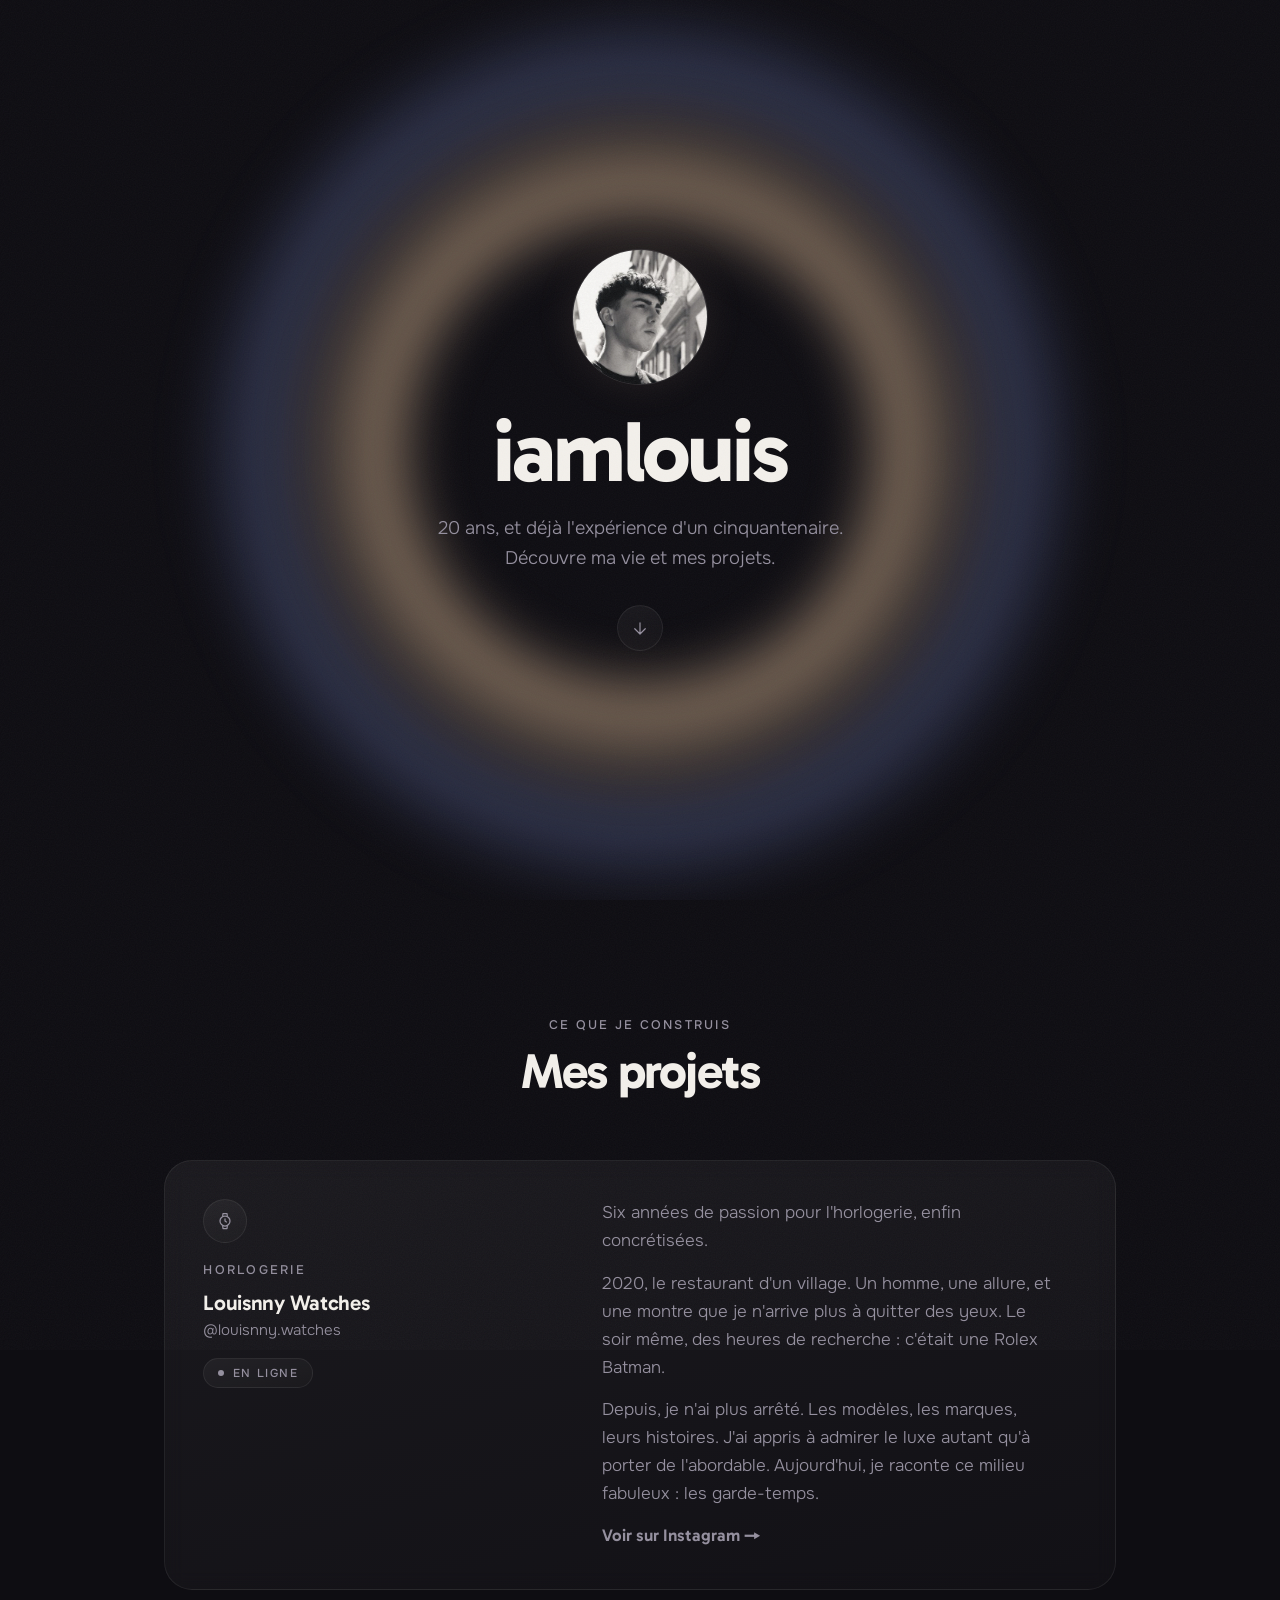
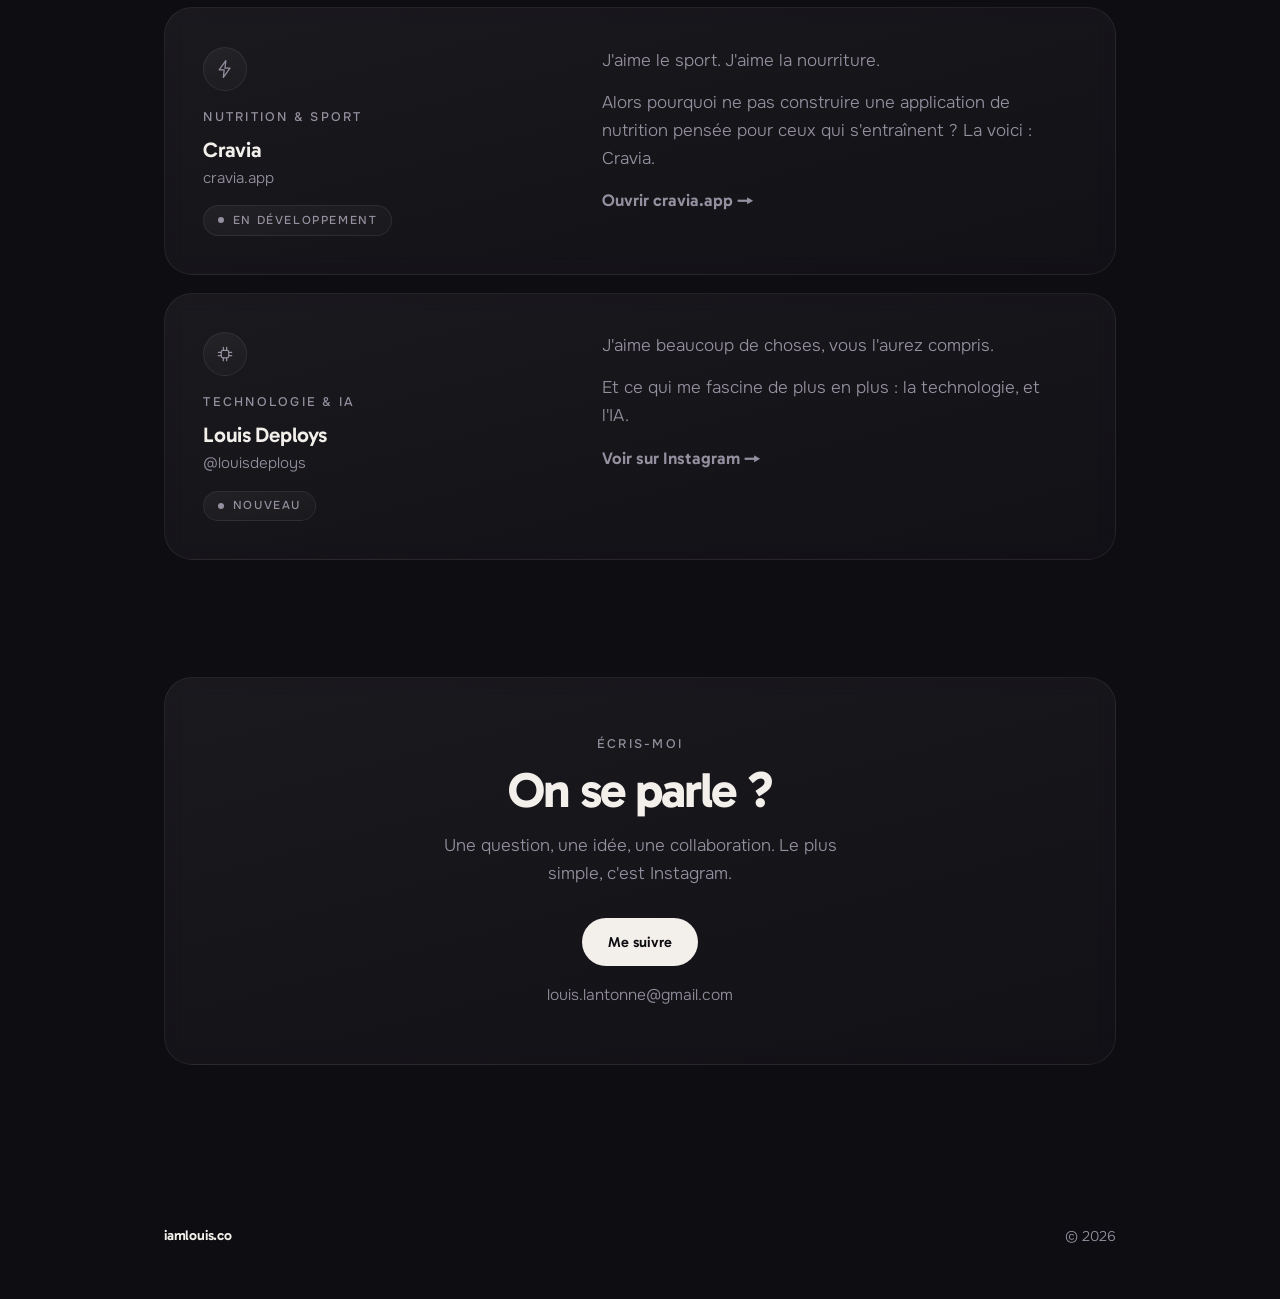
==== commit 415fee31: "Add files via upload" ====
--- a/index.html
+++ b/index.html
@@ -16,7 +16,6 @@
 <link rel="preconnect" href="https://fonts.gstatic.com" crossorigin>
 <link href="https://fonts.googleapis.com/css2?family=Gabarito:wght@500;600;700;800&family=Onest:wght@300;400;500;600&display=swap" rel="stylesheet">
 <style>
-  /* ---- Charte graphique Miroir · V1 ---------------------------------- */
   :root{
     --nuit:       #0E0D12;
     --fumee:      #17161D;
@@ -26,7 +25,6 @@
     --froid:      #7C8FE0;
     --courbe: cubic-bezier(.22,.8,.26,1);
 
-    /* surfaces de verre */
     --verre:        linear-gradient(165deg,rgba(243,240,235,.055),rgba(243,240,235,.018));
     --verre-bord:   rgba(243,240,235,.075);
     --verre-bord-f: rgba(243,240,235,.14);
@@ -47,7 +45,6 @@
 
   section[id]{ scroll-margin-top:2rem; }
 
-  /* ---- Grain : casse le banding sur les grands fonds sombres ---------- */
   .grain{
     position:fixed;
     inset:-50%;
@@ -57,7 +54,6 @@
     background-image:url("data:image/svg+xml,%3Csvg xmlns='http://www.w3.org/2000/svg' width='240' height='240'%3E%3Cfilter id='n'%3E%3CfeTurbulence type='fractalNoise' baseFrequency='.85' numOctaves='3'/%3E%3C/filter%3E%3Crect width='240' height='240' filter='url(%23n)'/%3E%3C/svg%3E");
   }
 
-  /* ---- Eyebrow / label ------------------------------------------------ */
   .label{
     display:block;
     font-weight:500;
@@ -68,7 +64,6 @@
     transition:color 300ms var(--courbe);
   }
 
-  /* ==== HERO ============================================================ */
   .hero{
     position:relative;
     min-height:100svh;
@@ -78,7 +73,6 @@
     padding:4rem 1.5rem;
   }
 
-  /* ---- Le halo : une seule source de lumière -------------------------- */
   .halo{
     position:absolute;
     top:50%; left:50%;
@@ -98,7 +92,6 @@
     border-radius:999px;
   }
 
-  /* anneau extérieur — froid en fin de dégradé */
   .halo::before{
     background:
       radial-gradient(circle at 50% 50%,
@@ -111,7 +104,6 @@
     animation:respiration 16s var(--courbe) infinite;
   }
 
-  /* anneau intérieur — champagne au cœur, décalé de 2,5 s */
   .halo::after{
     inset:11%;
     background:
@@ -139,7 +131,6 @@
     align-items:center;
   }
 
-  /* ---- Le sujet, au centre de l'anneau -------------------------------- */
   .avatar{
     flex:none;
     width:clamp(104px,17vmin,136px);
@@ -150,7 +141,6 @@
     box-shadow:0 0 40px rgba(232,195,158,.10);
     margin-bottom:1.6rem;
   }
-  /* recadrage serré sur le visage */
   .avatar img{
     width:100%;
     height:100%;
@@ -177,7 +167,6 @@
     text-wrap:balance;
   }
 
-  /* ---- Flèche vers le bas --------------------------------------------- */
   .descendre{
     margin-top:2rem;
     display:grid;
@@ -200,7 +189,6 @@
     50%    { transform:translateY(7px); }
   }
 
-  /* ==== SECTIONS ======================================================== */
   .bloc{
     position:relative;
     z-index:2;
@@ -224,14 +212,12 @@
     margin-top:.9rem;
   }
 
-  /* ==== PROJETS ========================================================= */
   .liste{
     display:flex;
     flex-direction:column;
     gap:1.1rem;
   }
 
-  /* ---- Carte : du verre, posé dans le noir ---------------------------- */
   .projet{
     display:grid;
     grid-template-columns:minmax(0,.85fr) minmax(0,1.15fr);
@@ -262,7 +248,6 @@
     outline-offset:3px;
   }
 
-  /* ---- Icône de projet ------------------------------------------------ */
   .icone{
     display:grid;
     place-items:center;
@@ -277,7 +262,6 @@
   .icone svg{ width:20px; height:20px; }
   .projet:hover .icone{ color:var(--porcelaine); border-color:var(--verre-bord-f); }
 
-  /* Un seul accent chaud par écran : le Halo n'apparaît que sur la carte survolée */
   .projet:hover .label,
   .projet:focus-visible .label,
   .projet:hover .projet__lien,
@@ -297,7 +281,6 @@
     color:var(--brume);
   }
 
-  /* ---- Chip d'état ---------------------------------------------------- */
   .chip{
     display:inline-flex;
     align-items:center;
@@ -359,7 +342,6 @@
     .projet{ grid-template-columns:1fr; gap:1.1rem; }
   }
 
-  /* ==== CONTACT ========================================================= */
   .contact{
     text-align:center;
     padding:clamp(2.6rem,7vw,3.6rem) clamp(1.5rem,5vw,3rem);
@@ -378,7 +360,6 @@
     max-width:41ch;
   }
 
-  /* ---- Bouton principal : Porcelaine plein, texte Nuit ---------------- */
   .bouton{
     display:inline-block;
     margin-top:1.9rem;
@@ -419,7 +400,6 @@
     border-bottom-color:var(--verre-bord-f);
   }
 
-  /* ==== PIED DE PAGE ==================================================== */
   footer{
     position:relative;
     z-index:2;
@@ -440,8 +420,6 @@
     color:var(--porcelaine);
   }
 
-  /* ==== APPARITIONS ===================================================== */
-  /* 950 ms, décalage 110 ms par élément, courbe unique */
   .lever{
     opacity:0;
     transform:translateY(14px);
@@ -456,7 +434,6 @@
   .hero .lever:nth-child(3){ transition-delay:340ms; }
   .hero .lever:nth-child(4){ transition-delay:560ms; }
 
-  /* ---- Le halo reste, figé — la page ne perd rien --------------------- */
   @media (prefers-reduced-motion:reduce){
     html{ scroll-behavior:auto; }
     *,*::before,*::after{
@@ -491,7 +468,6 @@
     </div>
   </header>
 
-  <!-- ==== PROJETS ==================================================== -->
   <section class="bloc" id="projets">
     <div class="bloc__entete">
       <span class="label lever">Ce que je construis</span>
@@ -579,16 +555,15 @@
     </div>
   </section>
 
-  <!-- ==== CONTACT ==================================================== -->
   <section class="bloc" id="contact">
     <div class="contact lever">
       <span class="label">Écris-moi</span>
       <h2 class="bloc__titre">On se parle&nbsp;?</h2>
       <p class="contact__phrase">
-        Une question, une idée, une collaboration. Ma boîte mail est
-        toujours ouverte.
+        Une question, une idée, une collaboration. Le plus simple, c'est
+        Instagram.
       </p>
-      <a class="bouton" href="mailto:louis.lantonne@gmail.com">M'écrire</a>
+      <a class="bouton" href="https://www.instagram.com/louiis.ltnp/" target="_blank" rel="noopener noreferrer">Me suivre</a>
       <br>
       <a class="contact__mail" href="mailto:louis.lantonne@gmail.com">louis.lantonne@gmail.com</a>
     </div>
@@ -617,7 +592,6 @@
       });
     }, { threshold:.15, rootMargin:'0px 0px -8% 0px' });
 
-    // décalage 110 ms par élément dans une même section
     document.querySelectorAll('#projets .lever').forEach(function(e,i){
       e.style.transitionDelay = (i * 110) + 'ms';
     });
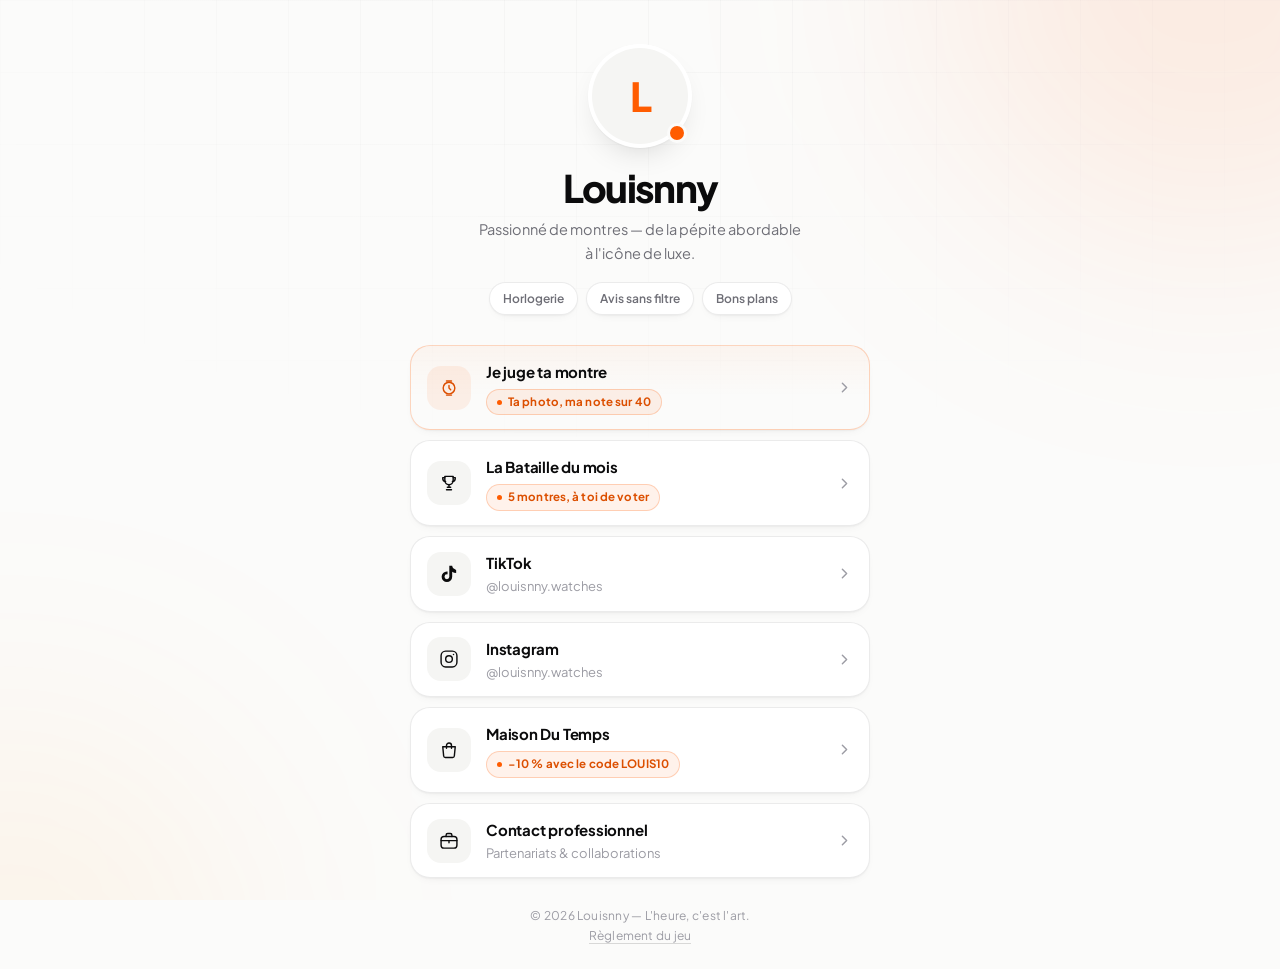
==== commit f16c9ecc: "Add files via upload" ====
--- a/index.html
+++ b/index.html
@@ -1,603 +1,149 @@
 <!DOCTYPE html>
 <html lang="fr">
 <head>
-<meta charset="utf-8">
-<meta name="viewport" content="width=device-width, initial-scale=1">
-<title>iamlouis</title>
-<meta name="description" content="20 ans, et déjà l'expérience d'un cinquantenaire. Ma vie et mes projets : horlogerie, nutrition, technologie.">
-<meta name="theme-color" content="#0E0D12">
-<meta property="og:title" content="iamlouis">
-<meta property="og:description" content="20 ans, et déjà l'expérience d'un cinquantenaire.">
-<meta property="og:image" content="pp.jpg">
-<meta property="og:type" content="website">
-<meta name="twitter:card" content="summary_large_image">
-<link rel="icon" href="data:image/svg+xml,%3Csvg xmlns='http://www.w3.org/2000/svg' viewBox='0 0 32 32'%3E%3Crect width='32' height='32' rx='8' fill='%230E0D12'/%3E%3Ccircle cx='16' cy='16' r='8' fill='none' stroke='%23E8C39E' stroke-width='2.5'/%3E%3C/svg%3E">
-<link rel="preconnect" href="https://fonts.googleapis.com">
-<link rel="preconnect" href="https://fonts.gstatic.com" crossorigin>
-<link href="https://fonts.googleapis.com/css2?family=Gabarito:wght@500;600;700;800&family=Onest:wght@300;400;500;600&display=swap" rel="stylesheet">
-<style>
-  :root{
-    --nuit:       #0E0D12;
-    --fumee:      #17161D;
-    --porcelaine: #F3F0EB;
-    --brume:      #95909F;
-    --halo:       #E8C39E;
-    --froid:      #7C8FE0;
-    --courbe: cubic-bezier(.22,.8,.26,1);
-
-    --verre:        linear-gradient(165deg,rgba(243,240,235,.055),rgba(243,240,235,.018));
-    --verre-bord:   rgba(243,240,235,.075);
-    --verre-bord-f: rgba(243,240,235,.14);
-  }
-
-  *,*::before,*::after{ box-sizing:border-box; margin:0; padding:0; }
-
-  html{ scroll-behavior:smooth; }
-
-  body{
-    background:var(--nuit);
-    color:var(--porcelaine);
-    font-family:"Onest",-apple-system,BlinkMacSystemFont,"Segoe UI",sans-serif;
-    font-weight:300;
-    -webkit-font-smoothing:antialiased;
-    overflow-x:hidden;
-  }
-
-  section[id]{ scroll-margin-top:2rem; }
-
-  .grain{
-    position:fixed;
-    inset:-50%;
-    z-index:100;
-    pointer-events:none;
-    opacity:.04;
-    background-image:url("data:image/svg+xml,%3Csvg xmlns='http://www.w3.org/2000/svg' width='240' height='240'%3E%3Cfilter id='n'%3E%3CfeTurbulence type='fractalNoise' baseFrequency='.85' numOctaves='3'/%3E%3C/filter%3E%3Crect width='240' height='240' filter='url(%23n)'/%3E%3C/svg%3E");
-  }
-
-  .label{
-    display:block;
-    font-weight:500;
-    font-size:clamp(11.5px,1.4vw,12.5px);
-    text-transform:uppercase;
-    letter-spacing:.18em;
-    color:var(--brume);
-    transition:color 300ms var(--courbe);
-  }
-
-  .hero{
-    position:relative;
-    min-height:100svh;
-    display:grid;
-    place-items:center;
-    overflow:hidden;
-    padding:4rem 1.5rem;
-  }
-
-  .halo{
-    position:absolute;
-    top:50%; left:50%;
-    width:min(96vmin,860px);
-    aspect-ratio:1;
-    translate:-50% -50%;
-    border-radius:999px;
-    pointer-events:none;
-    z-index:0;
-  }
-
-  .halo::before,
-  .halo::after{
-    content:"";
-    position:absolute;
-    inset:0;
-    border-radius:999px;
-  }
-
-  .halo::before{
-    background:
-      radial-gradient(circle at 50% 50%,
-        transparent 46%,
-        rgba(232,195,158,.10) 54%,
-        rgba(124,143,224,.34) 62%,
-        rgba(124,143,224,.10) 70%,
-        transparent 78%);
-    filter:blur(30px);
-    animation:respiration 16s var(--courbe) infinite;
-  }
-
-  .halo::after{
-    inset:11%;
-    background:
-      radial-gradient(circle at 50% 50%,
-        transparent 44%,
-        rgba(232,195,158,.52) 55%,
-        rgba(232,195,158,.16) 66%,
-        transparent 76%);
-    filter:blur(22px);
-    animation:respiration 16s var(--courbe) infinite;
-    animation-delay:-2.5s;
-  }
-
-  @keyframes respiration{
-    0%,100%{ transform:scale(1);     opacity:.88; }
-    50%    { transform:scale(1.045); opacity:1;   }
-  }
-
-  .hero__contenu{
-    position:relative;
-    z-index:2;
-    text-align:center;
-    display:flex;
-    flex-direction:column;
-    align-items:center;
-  }
-
-  .avatar{
-    flex:none;
-    width:clamp(104px,17vmin,136px);
-    height:clamp(104px,17vmin,136px);
-    border-radius:999px;
-    overflow:hidden;
-    border:1px solid rgba(243,240,235,.14);
-    box-shadow:0 0 40px rgba(232,195,158,.10);
-    margin-bottom:1.6rem;
-  }
-  .avatar img{
-    width:100%;
-    height:100%;
-    object-fit:cover;
-    object-position:29% 0;
-    transform-origin:50% 27%;
-    transform:translateY(17%) scale(2.05);
-  }
-
-  h1{
-    font-family:"Gabarito",-apple-system,BlinkMacSystemFont,sans-serif;
-    font-weight:700;
-    font-size:clamp(2.6rem,12vw,5.4rem);
-    letter-spacing:-.035em;
-    line-height:.96;
-  }
-
-  .hero__phrase{
-    margin-top:1.2rem;
-    font-size:clamp(1rem,2.4vw,1.14rem);
-    line-height:1.65;
-    color:var(--brume);
-    max-width:41ch;
-    text-wrap:balance;
-  }
-
-  .descendre{
-    margin-top:2rem;
-    display:grid;
-    place-items:center;
-    width:46px; height:46px;
-    border-radius:999px;
-    border:1px solid var(--verre-bord);
-    background:var(--verre);
-    backdrop-filter:blur(10px);
-    -webkit-backdrop-filter:blur(10px);
-    color:var(--brume);
-    transition:color 300ms var(--courbe), border-color 300ms var(--courbe);
-    animation:flotte 4.8s var(--courbe) infinite;
-  }
-  .descendre:hover{ color:var(--porcelaine); border-color:var(--verre-bord-f); }
-  .descendre svg{ width:18px; height:18px; }
-
-  @keyframes flotte{
-    0%,100%{ transform:translateY(0); }
-    50%    { transform:translateY(7px); }
-  }
-
-  .bloc{
-    position:relative;
-    z-index:2;
-    max-width:1000px;
-    margin-inline:auto;
-    padding:clamp(5rem,13vh,9rem) 1.5rem 0;
-  }
-  .bloc:last-of-type{ padding-bottom:clamp(4rem,10vh,6rem); }
-
-  .bloc__entete{
-    text-align:center;
-    margin-bottom:clamp(2.5rem,7vh,4rem);
-  }
-
-  .bloc__titre{
-    font-family:"Gabarito",sans-serif;
-    font-weight:700;
-    font-size:clamp(2rem,6vw,3.1rem);
-    letter-spacing:-.035em;
-    line-height:1;
-    margin-top:.9rem;
-  }
-
-  .liste{
-    display:flex;
-    flex-direction:column;
-    gap:1.1rem;
-  }
-
-  .projet{
-    display:grid;
-    grid-template-columns:minmax(0,.85fr) minmax(0,1.15fr);
-    gap:clamp(1.5rem,4vw,3rem);
-    padding:clamp(1.6rem,4vw,2.4rem);
-    border-radius:28px;
-    border:1px solid var(--verre-bord);
-    background:var(--verre);
-    backdrop-filter:blur(10px);
-    -webkit-backdrop-filter:blur(10px);
-    text-decoration:none;
-    color:inherit;
-    transition:
-      transform 300ms var(--courbe),
-      border-color 300ms var(--courbe),
-      box-shadow 300ms var(--courbe);
-  }
-
-  .projet:hover,
-  .projet:focus-visible{
-    transform:translateY(-1px);
-    border-color:var(--verre-bord-f);
-    box-shadow:0 0 44px rgba(232,195,158,.07);
-  }
-
-  .projet:focus-visible{
-    outline:2px solid var(--halo);
-    outline-offset:3px;
-  }
-
-  .icone{
-    display:grid;
-    place-items:center;
-    width:44px; height:44px;
-    border-radius:999px;
-    border:1px solid var(--verre-bord);
-    background:var(--verre);
-    color:var(--brume);
-    margin-bottom:1.15rem;
-    transition:color 300ms var(--courbe), border-color 300ms var(--courbe);
-  }
-  .icone svg{ width:20px; height:20px; }
-  .projet:hover .icone{ color:var(--porcelaine); border-color:var(--verre-bord-f); }
-
-  .projet:hover .label,
-  .projet:focus-visible .label,
-  .projet:hover .projet__lien,
-  .projet:focus-visible .projet__lien{ color:var(--halo); }
-
-  .projet__nom{
-    font-family:"Gabarito",sans-serif;
-    font-weight:600;
-    font-size:1.32rem;
-    letter-spacing:-.015em;
-    margin-top:.75rem;
-  }
-
-  .projet__poignee{
-    margin-top:.35rem;
-    font-size:.94rem;
-    color:var(--brume);
-  }
-
-  .chip{
-    display:inline-flex;
-    align-items:center;
-    gap:.55rem;
-    margin-top:1.1rem;
-    padding:.42rem .85rem;
-    border-radius:999px;
-    border:1px solid var(--verre-bord);
-    background:var(--verre);
-    font-weight:500;
-    font-size:11.5px;
-    text-transform:uppercase;
-    letter-spacing:.14em;
-    color:var(--brume);
-    transition:border-color 300ms var(--courbe);
-  }
-  .chip::before{
-    content:"";
-    width:6px; height:6px;
-    border-radius:999px;
-    background:currentColor;
-    transition:background 300ms var(--courbe);
-  }
-  .projet:hover .chip{ border-color:var(--verre-bord-f); }
-  .projet:hover .chip::before{
-    background:var(--halo);
-    animation:pulse 2.6s var(--courbe) infinite;
-  }
-
-  @keyframes pulse{
-    0%,100%{ opacity:1;  box-shadow:0 0 0 0   rgba(232,195,158,.45); }
-    70%    { opacity:.7; box-shadow:0 0 0 6px rgba(232,195,158,0);   }
-  }
-
-  .projet__texte p{
-    font-size:clamp(1rem,2.2vw,1.06rem);
-    line-height:1.65;
-    color:var(--brume);
-    max-width:41ch;
-  }
-  .projet__texte p + p{ margin-top:.9rem; }
-
-  .projet__lien{
-    display:inline-block;
-    margin-top:1.3rem;
-    font-family:"Gabarito",sans-serif;
-    font-weight:600;
-    font-size:14.5px;
-    color:var(--porcelaine);
-    transition:color 300ms var(--courbe);
-  }
-  .projet__lien span{
-    display:inline-block;
-    transition:transform 300ms var(--courbe);
-  }
-  .projet:hover .projet__lien span{ transform:translateX(4px); }
-
-  @media (max-width:760px){
-    .projet{ grid-template-columns:1fr; gap:1.1rem; }
-  }
-
-  .contact{
-    text-align:center;
-    padding:clamp(2.6rem,7vw,3.6rem) clamp(1.5rem,5vw,3rem);
-    border-radius:28px;
-    border:1px solid var(--verre-bord);
-    background:var(--verre);
-    backdrop-filter:blur(10px);
-    -webkit-backdrop-filter:blur(10px);
-  }
-
-  .contact__phrase{
-    margin:1rem auto 0;
-    font-size:clamp(1rem,2.2vw,1.06rem);
-    line-height:1.65;
-    color:var(--brume);
-    max-width:41ch;
-  }
-
-  .bouton{
-    display:inline-block;
-    margin-top:1.9rem;
-    padding:.92rem 1.6rem;
-    border-radius:999px;
-    background:var(--porcelaine);
-    color:var(--nuit);
-    font-family:"Gabarito",sans-serif;
-    font-weight:600;
-    font-size:14.5px;
-    text-decoration:none;
-    transition:
-      background 300ms var(--courbe),
-      transform 300ms var(--courbe),
-      box-shadow 300ms var(--courbe);
-  }
-  .bouton:hover{
-    background:#fff;
-    transform:translateY(-1px);
-    box-shadow:0 0 34px rgba(243,240,235,.16);
-  }
-  .bouton:focus-visible{
-    outline:2px solid var(--halo);
-    outline-offset:3px;
-  }
-
-  .contact__mail{
-    display:inline-block;
-    margin-top:1.2rem;
-    font-size:.97rem;
-    color:var(--brume);
-    text-decoration:none;
-    border-bottom:1px solid transparent;
-    transition:color 300ms var(--courbe), border-color 300ms var(--courbe);
-  }
-  .contact__mail:hover{
-    color:var(--porcelaine);
-    border-bottom-color:var(--verre-bord-f);
-  }
-
-  footer{
-    position:relative;
-    z-index:2;
-    max-width:1000px;
-    margin-inline:auto;
-    padding:clamp(3rem,8vh,5rem) 1.5rem clamp(2.5rem,6vh,3.5rem);
-    display:flex;
-    justify-content:space-between;
-    align-items:center;
-    gap:1rem;
-    font-size:.88rem;
-    color:var(--brume);
-  }
-  footer .marque{
-    font-family:"Gabarito",sans-serif;
-    font-weight:600;
-    letter-spacing:-.015em;
-    color:var(--porcelaine);
-  }
-
-  .lever{
-    opacity:0;
-    transform:translateY(14px);
-    transition:
-      opacity 950ms var(--courbe),
-      transform 950ms var(--courbe);
-  }
-  .lever.vu{ opacity:1; transform:none; }
-
-  .hero .lever:nth-child(1){ transition-delay:120ms; }
-  .hero .lever:nth-child(2){ transition-delay:230ms; }
-  .hero .lever:nth-child(3){ transition-delay:340ms; }
-  .hero .lever:nth-child(4){ transition-delay:560ms; }
-
-  @media (prefers-reduced-motion:reduce){
-    html{ scroll-behavior:auto; }
-    *,*::before,*::after{
-      animation:none !important;
-      transition:none !important;
-    }
-    .lever{ opacity:1; transform:none; }
-  }
-</style>
+<meta charset="UTF-8"/>
+<meta name="viewport" content="width=device-width, initial-scale=1.0"/>
+<title>Louisnny — Watches</title>
+<meta name="description" content="Passionné de montres. De la pépite abordable à l'icône de luxe. Retrouvez tous mes liens ici."/>
+<meta name="theme-color" content="#FBFBFA"/>
+<link rel="icon" href="data:image/svg+xml,<svg xmlns='http://www.w3.org/2000/svg' viewBox='0 0 32 32'><rect width='32' height='32' rx='9' fill='%230B0B0C'/><circle cx='16' cy='16' r='7' fill='none' stroke='%23FF5C00' stroke-width='2.4'/><path d='M16 12.4V16l2.2 2.2' stroke='%23FF5C00' stroke-width='2.4' stroke-linecap='round' fill='none'/></svg>"/>
+<link rel="preconnect" href="https://fonts.googleapis.com"/>
+<link rel="preconnect" href="https://fonts.gstatic.com" crossorigin/>
+<link href="https://fonts.googleapis.com/css2?family=Plus+Jakarta+Sans:wght@400;500;600;700;800&display=swap" rel="stylesheet"/>
+<link rel="stylesheet" href="style.css"/>
 </head>
 <body>
-  <div class="grain" aria-hidden="true"></div>
 
-  <header class="hero">
-    <div class="halo" aria-hidden="true"></div>
+<div class="canvas">
+  <div class="veil veil-1"></div>
+  <div class="veil veil-2"></div>
+</div>
 
-    <div class="hero__contenu">
-      <span class="avatar lever">
-        <img src="pp.jpg" alt="Portrait de Louis" width="1100" height="717">
-      </span>
-      <h1 class="lever">iamlouis</h1>
-      <p class="hero__phrase lever">
-        20 ans, et déjà l'expérience d'un cinquantenaire.
-        Découvre ma vie et mes projets.
-      </p>
-      <a href="#projets" class="descendre lever" aria-label="Descendre vers mes projets">
-        <svg viewBox="0 0 24 24" fill="none" stroke="currentColor" stroke-width="1.6"
-             stroke-linecap="round" stroke-linejoin="round" aria-hidden="true">
-          <path d="M12 5v14M5 13l7 7 7-7"/>
-        </svg>
-      </a>
-    </div>
-  </header>
+<main class="wrap hub">
+  <div class="hub-inner">
 
-  <section class="bloc" id="projets">
-    <div class="bloc__entete">
-      <span class="label lever">Ce que je construis</span>
-      <h2 class="bloc__titre lever">Mes projets</h2>
-    </div>
+    <!-- ── PROFIL ── -->
+    <header class="profile" data-rise style="--d:.05s">
+      <div class="avatar">
+        <img src="pp.jpg" alt="Louisnny"
+             onerror="this.remove();document.getElementById('initial').style.display='flex';"/>
+        <div class="initial" id="initial" style="display:none">L</div>
+      </div>
+      <h1 class="profile-name">Louisnny</h1>
+      <p class="profile-bio">Passionné de montres — de la pépite abordable à l'icône de luxe.</p>
+      <div class="profile-tags">
+        <span class="tag">Horlogerie</span>
+        <span class="tag">Avis sans filtre</span>
+        <span class="tag">Bons plans</span>
+      </div>
+    </header>
 
-    <div class="liste">
+    <!-- ── LIENS ── -->
+    <nav class="links" aria-label="Mes liens">
 
-      <a class="projet lever"
-         href="https://www.instagram.com/louisnny.watches/"
-         target="_blank" rel="noopener noreferrer">
-        <div>
-          <span class="icone" aria-hidden="true">
-            <svg viewBox="0 0 24 24" fill="none" stroke="currentColor" stroke-width="1.5"
-                 stroke-linecap="round" stroke-linejoin="round">
-              <circle cx="12" cy="12" r="6"/>
-              <path d="M12 9.5V12l1.7 1.2"/>
-              <path d="M9.2 6.3 9.6 3h4.8l.4 3.3M9.2 17.7l.4 3.3h4.8l.4-3.3"/>
-            </svg>
-          </span>
-          <span class="label">Horlogerie</span>
-          <h3 class="projet__nom">Louisnny Watches</h3>
-          <p class="projet__poignee">@louisnny.watches</p>
-          <span class="chip">En ligne</span>
-        </div>
-        <div class="projet__texte">
-          <p>Six années de passion pour l'horlogerie, enfin concrétisées.</p>
-          <p>2020, le restaurant d'un village. Un homme, une allure, et une
-            montre que je n'arrive plus à quitter des yeux. Le soir même,
-            des heures de recherche : c'était une Rolex Batman.</p>
-          <p>Depuis, je n'ai plus arrêté. Les modèles, les marques, leurs
-            histoires. J'ai appris à admirer le luxe autant qu'à porter de
-            l'abordable. Aujourd'hui, je raconte ce milieu fabuleux : les
-            garde-temps.</p>
-          <p class="projet__lien">Voir sur Instagram <span>→</span></p>
-        </div>
+      <a href="juge-ta-montre.html" class="link is-feature" data-rise style="--d:.15s">
+        <span class="link-ico">
+          <svg viewBox="0 0 24 24" fill="none" stroke="currentColor" stroke-width="1.7" stroke-linecap="round" stroke-linejoin="round">
+            <circle cx="12" cy="12" r="7"/><path d="M12 9v3l2 2"/><path d="M9 3.5h6M9 20.5h6"/>
+          </svg>
+        </span>
+        <span class="link-body">
+          <span class="link-label">Je juge ta montre</span>
+          <span class="promo"><i></i> Ta photo, ma note sur 40</span>
+        </span>
+        <span class="link-arrow">
+          <svg viewBox="0 0 24 24" fill="none" stroke="currentColor" stroke-width="2" stroke-linecap="round" stroke-linejoin="round"><path d="M9 6l6 6-6 6"/></svg>
+        </span>
       </a>
 
-      <a class="projet lever"
-         href="https://cravia.app"
-         target="_blank" rel="noopener noreferrer">
-        <div>
-          <span class="icone" aria-hidden="true">
-            <svg viewBox="0 0 24 24" fill="none" stroke="currentColor" stroke-width="1.5"
-                 stroke-linecap="round" stroke-linejoin="round">
-              <path d="M13 2 5 13h6l-1 9 8-11h-6l1-9z"/>
-            </svg>
-          </span>
-          <span class="label">Nutrition &amp; sport</span>
-          <h3 class="projet__nom">Cravia</h3>
-          <p class="projet__poignee">cravia.app</p>
-          <span class="chip">En développement</span>
-        </div>
-        <div class="projet__texte">
-          <p>J'aime le sport. J'aime la nourriture.</p>
-          <p>Alors pourquoi ne pas construire une application de nutrition
-            pensée pour ceux qui s'entraînent ? La voici : Cravia.</p>
-          <p class="projet__lien">Ouvrir cravia.app <span>→</span></p>
-        </div>
+      <a href="bataille.html" class="link" data-rise style="--d:.22s">
+        <span class="link-ico">
+          <svg viewBox="0 0 24 24" fill="none" stroke="currentColor" stroke-width="1.7" stroke-linecap="round" stroke-linejoin="round">
+            <path d="M7 4h10v5a5 5 0 0 1-10 0V4Z"/>
+            <path d="M7 5.5H4.5v1A3.5 3.5 0 0 0 8 10M17 5.5h2.5v1A3.5 3.5 0 0 1 16 10"/>
+            <path d="M12 14v3M9 20h6M10 17h4"/>
+          </svg>
+        </span>
+        <span class="link-body">
+          <span class="link-label">La Bataille du mois</span>
+          <span class="promo"><i></i> 5 montres, à toi de voter</span>
+        </span>
+        <span class="link-arrow">
+          <svg viewBox="0 0 24 24" fill="none" stroke="currentColor" stroke-width="2" stroke-linecap="round" stroke-linejoin="round"><path d="M9 6l6 6-6 6"/></svg>
+        </span>
       </a>
 
-      <a class="projet lever"
-         href="https://www.instagram.com/louisdeploys/"
-         target="_blank" rel="noopener noreferrer">
-        <div>
-          <span class="icone" aria-hidden="true">
-            <svg viewBox="0 0 24 24" fill="none" stroke="currentColor" stroke-width="1.5"
-                 stroke-linecap="round" stroke-linejoin="round">
-              <rect x="7.5" y="7.5" width="9" height="9" rx="2"/>
-              <path d="M10 4v3.5M14 4v3.5M10 16.5V20M14 16.5V20M4 10h3.5M4 14h3.5M16.5 10H20M16.5 14H20"/>
-            </svg>
-          </span>
-          <span class="label">Technologie &amp; IA</span>
-          <h3 class="projet__nom">Louis Deploys</h3>
-          <p class="projet__poignee">@louisdeploys</p>
-          <span class="chip">Nouveau</span>
-        </div>
-        <div class="projet__texte">
-          <p>J'aime beaucoup de choses, vous l'aurez compris.</p>
-          <p>Et ce qui me fascine de plus en plus : la technologie, et l'IA.</p>
-          <p class="projet__lien">Voir sur Instagram <span>→</span></p>
-        </div>
+      <a href="https://www.tiktok.com/@louisnny.watches" target="_blank" rel="noopener" class="link" data-rise style="--d:.29s">
+        <span class="link-ico">
+          <svg viewBox="0 0 24 24" fill="currentColor">
+            <path d="M19.59 6.69a4.83 4.83 0 0 1-3.77-4.25V2h-3.45v13.67a2.89 2.89 0 0 1-2.88 2.5 2.89 2.89 0 0 1-2.89-2.89 2.89 2.89 0 0 1 2.89-2.89c.28 0 .54.04.79.1V9.01a6.33 6.33 0 0 0-.79-.05 6.34 6.34 0 0 0-6.34 6.34 6.34 6.34 0 0 0 6.34 6.34 6.34 6.34 0 0 0 6.33-6.34V9.41a8.16 8.16 0 0 0 4.77 1.52V7.48a4.85 4.85 0 0 1-1-.79z"/>
+          </svg>
+        </span>
+        <span class="link-body">
+          <span class="link-label">TikTok</span>
+          <span class="link-sub">@louisnny.watches</span>
+        </span>
+        <span class="link-arrow">
+          <svg viewBox="0 0 24 24" fill="none" stroke="currentColor" stroke-width="2" stroke-linecap="round" stroke-linejoin="round"><path d="M9 6l6 6-6 6"/></svg>
+        </span>
       </a>
 
-    </div>
-  </section>
+      <a href="https://www.instagram.com/louisnny.watches" target="_blank" rel="noopener" class="link" data-rise style="--d:.36s">
+        <span class="link-ico">
+          <svg viewBox="0 0 24 24" fill="none" stroke="currentColor" stroke-width="1.7">
+            <rect x="2.5" y="2.5" width="19" height="19" rx="5.5"/>
+            <circle cx="12" cy="12" r="4"/>
+            <circle cx="17.4" cy="6.6" r=".9" fill="currentColor" stroke="none"/>
+          </svg>
+        </span>
+        <span class="link-body">
+          <span class="link-label">Instagram</span>
+          <span class="link-sub">@louisnny.watches</span>
+        </span>
+        <span class="link-arrow">
+          <svg viewBox="0 0 24 24" fill="none" stroke="currentColor" stroke-width="2" stroke-linecap="round" stroke-linejoin="round"><path d="M9 6l6 6-6 6"/></svg>
+        </span>
+      </a>
 
-  <section class="bloc" id="contact">
-    <div class="contact lever">
-      <span class="label">Écris-moi</span>
-      <h2 class="bloc__titre">On se parle&nbsp;?</h2>
-      <p class="contact__phrase">
-        Une question, une idée, une collaboration. Le plus simple, c'est
-        Instagram.
-      </p>
-      <a class="bouton" href="https://www.instagram.com/louiis.ltnp/" target="_blank" rel="noopener noreferrer">Me suivre</a>
-      <br>
-      <a class="contact__mail" href="mailto:louis.lantonne@gmail.com">louis.lantonne@gmail.com</a>
-    </div>
-  </section>
+      <a href="https://maisondutemps.com/?ref=LOUIS10" target="_blank" rel="noopener" class="link" data-rise style="--d:.43s">
+        <span class="link-ico">
+          <svg viewBox="0 0 24 24" fill="none" stroke="currentColor" stroke-width="1.7" stroke-linecap="round" stroke-linejoin="round">
+            <path d="M4.5 8h15l-1.1 11.2a2 2 0 0 1-2 1.8H7.6a2 2 0 0 1-2-1.8L4.5 8Z"/><path d="M9 10V6.5a3 3 0 0 1 6 0V10"/>
+          </svg>
+        </span>
+        <span class="link-body">
+          <span class="link-label">Maison Du Temps</span>
+          <span class="promo"><i></i> −10 % avec le code LOUIS10</span>
+        </span>
+        <span class="link-arrow">
+          <svg viewBox="0 0 24 24" fill="none" stroke="currentColor" stroke-width="2" stroke-linecap="round" stroke-linejoin="round"><path d="M9 6l6 6-6 6"/></svg>
+        </span>
+      </a>
 
-  <footer>
-    <span class="marque">iamlouis.co</span>
-    <span>© 2026</span>
-  </footer>
+      <a href="contact.html" class="link" data-rise style="--d:.50s">
+        <span class="link-ico">
+          <svg viewBox="0 0 24 24" fill="none" stroke="currentColor" stroke-width="1.7" stroke-linecap="round" stroke-linejoin="round">
+            <rect x="2.5" y="6.5" width="19" height="14" rx="3.5"/>
+            <path d="M8.5 6.5V5a2 2 0 0 1 2-2h3a2 2 0 0 1 2 2v1.5"/>
+            <path d="M2.5 11.5h19M12 12.5v1.5"/>
+          </svg>
+        </span>
+        <span class="link-body">
+          <span class="link-label">Contact professionnel</span>
+          <span class="link-sub">Partenariats &amp; collaborations</span>
+        </span>
+        <span class="link-arrow">
+          <svg viewBox="0 0 24 24" fill="none" stroke="currentColor" stroke-width="2" stroke-linecap="round" stroke-linejoin="round"><path d="M9 6l6 6-6 6"/></svg>
+        </span>
+      </a>
 
-<script>
-  (function(){
-    var cibles = document.querySelectorAll('.lever');
+    </nav>
 
-    if (window.matchMedia('(prefers-reduced-motion: reduce)').matches ||
-        !('IntersectionObserver' in window)) {
-      cibles.forEach(function(e){ e.classList.add('vu'); });
-      return;
-    }
+    <p class="hub-foot" data-rise style="--d:.6s">&copy; 2026 Louisnny — L'heure, c'est l'art.<br/>
+      <a href="reglement.html">Règlement du jeu</a></p>
 
-    var obs = new IntersectionObserver(function(entrees){
-      entrees.forEach(function(entree){
-        if (!entree.isIntersecting) return;
-        obs.unobserve(entree.target);
-        entree.target.classList.add('vu');
-      });
-    }, { threshold:.15, rootMargin:'0px 0px -8% 0px' });
+  </div>
+</main>
 
-    document.querySelectorAll('#projets .lever').forEach(function(e,i){
-      e.style.transitionDelay = (i * 110) + 'ms';
-    });
-
-    cibles.forEach(function(e){ obs.observe(e); });
-  })();
-</script>
 </body>
 </html>
--- a/style.css
+++ b/style.css
@@ -0,0 +1,889 @@
+/* ══════════════════════════════════════════════════════════════
+   LOUISNNY WATCHES — Design system
+   Épuré · moderne · fluide · arrondi
+   Blanc / noir / gris + une touche d'orange
+   ══════════════════════════════════════════════════════════════ */
+
+:root{
+  /* ── Couleurs ── */
+  --bg:#FBFBFA;
+  --surface:#FFFFFF;
+  --surface-2:#F5F5F3;
+  --ink:#0B0B0C;
+  --ink-70:#3F3F46;
+  --ink-50:#6E6E76;
+  --ink-35:#9C9CA4;
+  --line:rgba(11,11,12,.08);
+  --line-2:rgba(11,11,12,.14);
+  --accent:#FF5C00;
+  --accent-ink:#DC4F00;
+  --accent-soft:rgba(255,92,0,.08);
+  --accent-line:rgba(255,92,0,.24);
+  --error:#D92D20;
+  --success:#0E9F6E;
+
+  /* ── Rayons ── */
+  --r-xs:10px; --r-sm:14px; --r-md:20px; --r-lg:28px; --r-xl:36px; --r-pill:999px;
+
+  /* ── Ombres ── */
+  --sh-sm:0 1px 2px rgba(11,11,12,.04), 0 4px 14px -10px rgba(11,11,12,.20);
+  --sh-md:0 1px 2px rgba(11,11,12,.04), 0 14px 34px -18px rgba(11,11,12,.24);
+  --sh-lg:0 2px 4px rgba(11,11,12,.03), 0 28px 64px -30px rgba(11,11,12,.30);
+  --sh-accent:0 10px 26px -12px rgba(255,92,0,.55);
+
+  /* ── Mouvement ── */
+  --ease:cubic-bezier(.22,1,.36,1);
+  --ease-soft:cubic-bezier(.4,0,.2,1);
+}
+
+*,*::before,*::after{margin:0;padding:0;box-sizing:border-box;}
+
+html{scroll-behavior:smooth;-webkit-text-size-adjust:100%;}
+
+body{
+  background:var(--bg);
+  color:var(--ink);
+  font-family:'Plus Jakarta Sans',-apple-system,BlinkMacSystemFont,'Segoe UI',sans-serif;
+  font-weight:400;
+  font-size:16px;
+  line-height:1.6;
+  min-height:100svh;
+  display:flex;
+  flex-direction:column;
+  overflow-x:hidden;
+  -webkit-font-smoothing:antialiased;
+  -moz-osx-font-smoothing:grayscale;
+}
+
+::selection{background:var(--accent);color:#fff;}
+
+/* L'attribut hidden doit primer sur les display:flex/grid des classes ci-dessous */
+[hidden]{display:none!important;}
+
+/* ══════════════════════════════════════════════════════════════
+   FOND — deux voiles orangés très légers, en lente dérive
+   ══════════════════════════════════════════════════════════════ */
+.canvas{position:fixed;inset:0;z-index:0;pointer-events:none;overflow:hidden;}
+.canvas::after{
+  content:'';position:absolute;inset:0;
+  background-image:
+    linear-gradient(rgba(11,11,12,.022) 1px,transparent 1px),
+    linear-gradient(90deg,rgba(11,11,12,.022) 1px,transparent 1px);
+  background-size:72px 72px;
+  mask-image:radial-gradient(ellipse 90% 70% at 50% 0%,#000 10%,transparent 75%);
+  -webkit-mask-image:radial-gradient(ellipse 90% 70% at 50% 0%,#000 10%,transparent 75%);
+}
+.veil{position:absolute;border-radius:50%;filter:blur(130px);}
+.veil-1{width:540px;height:540px;top:-300px;right:-200px;background:rgba(255,92,0,.10);animation:float-a 16s var(--ease-soft) infinite alternate;}
+.veil-2{width:460px;height:460px;bottom:-280px;left:-220px;background:rgba(255,140,0,.07);animation:float-b 20s var(--ease-soft) infinite alternate;}
+@keyframes float-a{from{transform:translate(0,0)}to{transform:translate(-70px,60px)}}
+@keyframes float-b{from{transform:translate(0,0)}to{transform:translate(60px,-70px)}}
+
+/* ══════════════════════════════════════════════════════════════
+   STRUCTURE
+   ══════════════════════════════════════════════════════════════ */
+.wrap{
+  width:100%;max-width:1080px;
+  margin-inline:auto;
+  padding-inline:28px;
+  position:relative;z-index:1;
+}
+.main{flex:1;width:100%;}
+
+/* ── Barre de navigation flottante ── */
+.nav{
+  position:sticky;top:14px;z-index:50;
+  display:flex;align-items:center;justify-content:space-between;gap:16px;
+  margin-top:14px;padding:11px 12px 11px 20px;
+  background:rgba(255,255,255,.72);
+  backdrop-filter:saturate(180%) blur(18px);
+  -webkit-backdrop-filter:saturate(180%) blur(18px);
+  border:1px solid var(--line);
+  border-radius:var(--r-pill);
+  box-shadow:var(--sh-sm);
+}
+.nav-logo{
+  display:inline-flex;align-items:center;gap:2px;
+  font-size:14px;font-weight:800;letter-spacing:-.01em;
+  color:var(--ink);text-decoration:none;white-space:nowrap;
+}
+.nav-logo i{
+  width:6px;height:6px;border-radius:50%;
+  background:var(--accent);margin:0 5px 0 3px;
+  box-shadow:0 0 0 4px var(--accent-soft);
+}
+.nav-links{display:flex;align-items:center;gap:4px;}
+.nav-link{
+  font-size:13.5px;font-weight:600;color:var(--ink-50);white-space:nowrap;
+  text-decoration:none;padding:8px 14px;border-radius:var(--r-pill);
+  transition:color .25s var(--ease-soft),background .25s var(--ease-soft);
+}
+.nav-short{display:none;}
+.nav-link:hover{color:var(--ink);background:var(--surface-2);}
+.nav-link.is-active{color:var(--ink);background:var(--surface-2);}
+
+/* ── Pied de page ── */
+.foot{
+  display:flex;align-items:center;justify-content:space-between;gap:14px;
+  flex-wrap:wrap;
+  margin-top:56px;padding:26px 0 34px;
+  border-top:1px solid var(--line);
+  font-size:13px;color:var(--ink-35);
+}
+.foot a{color:var(--ink-50);text-decoration:none;transition:color .2s;}
+.foot a:hover{color:var(--accent-ink);}
+.foot-sign{font-style:italic;color:var(--ink-35);}
+
+/* ══════════════════════════════════════════════════════════════
+   TYPOGRAPHIE
+   ══════════════════════════════════════════════════════════════ */
+h1,h2,h3{font-weight:800;letter-spacing:-.035em;line-height:1.05;}
+em{font-style:normal;color:var(--accent);}
+
+.eyebrow{
+  display:inline-flex;align-items:center;gap:8px;
+  font-size:11.5px;font-weight:700;letter-spacing:.14em;text-transform:uppercase;
+  color:var(--accent-ink);
+  background:var(--accent-soft);border:1px solid var(--accent-line);
+  padding:7px 14px 7px 12px;border-radius:var(--r-pill);
+}
+.pulse{
+  width:6px;height:6px;border-radius:50%;background:var(--accent);
+  box-shadow:0 0 0 3px rgba(255,92,0,.18);
+  animation:pulse 2.4s var(--ease-soft) infinite;
+}
+@keyframes pulse{0%,100%{opacity:1;transform:scale(1)}50%{opacity:.45;transform:scale(.82)}}
+
+.sec-head{display:flex;align-items:center;gap:14px;margin-bottom:26px;}
+.sec-num{
+  font-size:12px;font-weight:800;letter-spacing:.1em;color:var(--accent);
+  background:var(--accent-soft);border:1px solid var(--accent-line);
+  padding:5px 11px;border-radius:var(--r-pill);flex-shrink:0;
+}
+.sec-title{font-size:clamp(24px,3vw,34px);}
+.sec-title em{color:var(--ink-35);}
+
+/* ══════════════════════════════════════════════════════════════
+   BOUTONS
+   ══════════════════════════════════════════════════════════════ */
+.btn{
+  display:inline-flex;align-items:center;justify-content:center;gap:9px;
+  padding:14px 24px;border-radius:var(--r-pill);
+  font-family:inherit;font-size:14px;font-weight:700;letter-spacing:-.01em;
+  text-decoration:none;border:1px solid transparent;cursor:pointer;
+  transition:transform .3s var(--ease),background .25s var(--ease-soft),
+             border-color .25s var(--ease-soft),color .25s var(--ease-soft),
+             box-shadow .3s var(--ease);
+}
+.btn svg{width:17px;height:17px;flex-shrink:0;}
+.btn:hover{transform:translateY(-2px);}
+.btn:active{transform:translateY(0);}
+
+.btn-primary{background:var(--ink);color:#fff;box-shadow:var(--sh-sm);}
+.btn-primary:hover{background:#232326;box-shadow:var(--sh-md);}
+
+.btn-accent{background:var(--accent);color:#fff;box-shadow:var(--sh-accent);}
+.btn-accent:hover{background:#FF7020;box-shadow:0 14px 32px -12px rgba(255,92,0,.65);}
+
+.btn-ghost{background:var(--surface);border-color:var(--line-2);color:var(--ink);box-shadow:var(--sh-sm);}
+.btn-ghost:hover{border-color:var(--ink);background:var(--surface);}
+
+.btn:disabled{opacity:.5;cursor:not-allowed;transform:none;box-shadow:none;}
+.btn-row{display:flex;gap:12px;flex-wrap:wrap;}
+
+/* ══════════════════════════════════════════════════════════════
+   CARTES
+   ══════════════════════════════════════════════════════════════ */
+.card{
+  background:var(--surface);
+  border:1px solid var(--line);
+  border-radius:var(--r-lg);
+  box-shadow:var(--sh-md);
+}
+
+/* ══════════════════════════════════════════════════════════════
+   ANIMATIONS D'ENTRÉE
+   ══════════════════════════════════════════════════════════════ */
+[data-rise]{opacity:0;animation:rise .85s var(--ease) forwards;animation-delay:var(--d,0s);}
+@keyframes rise{from{opacity:0;transform:translateY(20px)}to{opacity:1;transform:translateY(0)}}
+
+@media (prefers-reduced-motion:reduce){
+  *,*::before,*::after{animation-duration:.01ms!important;animation-iteration-count:1!important;transition-duration:.01ms!important;}
+  [data-rise]{opacity:1;}
+}
+
+/* ══════════════════════════════════════════════════════════════
+   PAGE — HUB DE LIENS (index.html)
+   ══════════════════════════════════════════════════════════════ */
+.hub{
+  flex:1;display:flex;align-items:center;justify-content:center;
+  padding:44px 0 24px;
+}
+.hub-inner{width:100%;max-width:460px;margin-inline:auto;}
+
+.profile{display:flex;flex-direction:column;align-items:center;text-align:center;margin-bottom:30px;}
+.avatar{
+  position:relative;width:104px;height:104px;border-radius:50%;
+  background:var(--surface);padding:4px;
+  box-shadow:var(--sh-md);margin-bottom:20px;
+}
+.avatar img{width:100%;height:100%;border-radius:50%;object-fit:cover;display:block;}
+.avatar .initial{
+  width:100%;height:100%;border-radius:50%;
+  display:flex;align-items:center;justify-content:center;
+  background:var(--surface-2);color:var(--accent);
+  font-size:40px;font-weight:800;letter-spacing:-.03em;
+}
+.avatar::after{
+  content:'';position:absolute;right:5px;bottom:5px;
+  width:20px;height:20px;border-radius:50%;
+  background:var(--accent);border:3px solid var(--bg);
+}
+.profile-name{font-size:38px;letter-spacing:-.045em;}
+.profile-bio{
+  margin-top:10px;font-size:14.5px;line-height:1.65;color:var(--ink-50);
+  max-width:330px;
+}
+.profile-tags{display:flex;gap:8px;flex-wrap:wrap;justify-content:center;margin-top:16px;}
+.tag{
+  font-size:12px;font-weight:600;color:var(--ink-50);
+  background:var(--surface);border:1px solid var(--line);
+  padding:6px 13px;border-radius:var(--r-pill);box-shadow:var(--sh-sm);
+}
+
+.links{display:flex;flex-direction:column;gap:10px;}
+.link{
+  display:flex;align-items:center;gap:15px;
+  padding:14px 16px;
+  background:var(--surface);border:1px solid var(--line);
+  border-radius:var(--r-md);box-shadow:var(--sh-sm);
+  text-decoration:none;color:var(--ink);
+  transition:transform .35s var(--ease),box-shadow .35s var(--ease),border-color .25s var(--ease-soft);
+}
+.link:hover{transform:translateY(-3px);box-shadow:var(--sh-md);border-color:var(--line-2);}
+.link-ico{
+  width:44px;height:44px;border-radius:var(--r-sm);flex-shrink:0;
+  display:flex;align-items:center;justify-content:center;
+  background:var(--surface-2);color:var(--ink);
+  transition:background .3s var(--ease-soft),color .3s var(--ease-soft),transform .35s var(--ease);
+}
+.link-ico svg{width:20px;height:20px;}
+.link:hover .link-ico{background:var(--accent-soft);color:var(--accent-ink);transform:scale(1.06);}
+.link-body{flex:1;min-width:0;}
+.link-label{display:block;font-size:15px;font-weight:700;letter-spacing:-.015em;}
+.link-sub{display:block;font-size:13px;color:var(--ink-35);margin-top:1px;}
+.link-arrow{color:var(--ink-35);flex-shrink:0;display:flex;transition:transform .35s var(--ease),color .25s;}
+.link-arrow svg{width:17px;height:17px;}
+.link:hover .link-arrow{transform:translateX(4px);color:var(--ink);}
+
+.link.is-feature{border-color:var(--accent-line);background:linear-gradient(180deg,rgba(255,92,0,.045),transparent 60%);}
+.link.is-feature .link-ico{background:var(--accent-soft);color:var(--accent-ink);}
+
+.promo{
+  display:inline-flex;align-items:center;gap:6px;margin-top:5px;
+  font-size:11.5px;font-weight:700;letter-spacing:.01em;
+  color:var(--accent-ink);background:var(--accent-soft);
+  border:1px solid var(--accent-line);
+  padding:3px 10px;border-radius:var(--r-pill);
+}
+.promo i{width:5px;height:5px;border-radius:50%;background:var(--accent);flex-shrink:0;}
+
+.hub-foot{margin-top:28px;text-align:center;font-size:12px;color:var(--ink-35);letter-spacing:.02em;}
+
+/* ══════════════════════════════════════════════════════════════
+   PAGE — HERO GÉNÉRIQUE
+   ══════════════════════════════════════════════════════════════ */
+.hero{max-width:720px;padding:64px 0 8px;}
+.hero .eyebrow{margin-bottom:24px;}
+.hero-title{font-size:clamp(42px,6.6vw,76px);letter-spacing:-.045em;margin-bottom:20px;}
+.hero-text{font-size:16.5px;line-height:1.75;color:var(--ink-50);max-width:560px;}
+.hero-text strong{color:var(--ink);font-weight:700;}
+.hero .btn-row{margin-top:34px;}
+
+.section{margin-top:76px;scroll-margin-top:96px;}
+
+/* ══════════════════════════════════════════════════════════════
+   PAGE — JUGE TA MONTRE
+   ══════════════════════════════════════════════════════════════ */
+.form-card{padding:36px 40px;}
+.form-grid{display:grid;grid-template-columns:1fr 1fr;gap:20px 22px;}
+.field{display:flex;flex-direction:column;gap:7px;}
+.field.full{grid-column:1/-1;}
+.field label{font-size:13px;font-weight:700;letter-spacing:-.01em;color:var(--ink-70);}
+.field label .req{color:var(--accent);margin-left:2px;}
+.field input,.field textarea{
+  width:100%;background:var(--surface-2);
+  border:1px solid transparent;border-radius:var(--r-sm);
+  padding:13px 15px;color:var(--ink);
+  font-family:inherit;font-size:14.5px;font-weight:500;
+  transition:border-color .25s var(--ease-soft),background .25s var(--ease-soft),box-shadow .25s var(--ease-soft);
+}
+.field textarea{resize:vertical;min-height:104px;line-height:1.65;}
+.field input::placeholder,.field textarea::placeholder{color:var(--ink-35);font-weight:400;}
+.field input:focus,.field textarea:focus{
+  outline:none;background:var(--surface);
+  border-color:var(--accent);box-shadow:0 0 0 4px var(--accent-soft);
+}
+.field .hint{font-size:12px;color:var(--ink-35);line-height:1.5;}
+.honeypot{position:absolute;left:-9999px;opacity:0;height:0;width:0;pointer-events:none;}
+
+/* ── Zone de dépôt ── */
+.drop{
+  grid-column:1/-1;
+  border:1.5px dashed var(--line-2);border-radius:var(--r-md);
+  background:var(--surface-2);
+  padding:34px 24px;text-align:center;cursor:pointer;
+  transition:border-color .25s var(--ease-soft),background .25s var(--ease-soft);
+}
+.drop:hover,.drop.dragover{border-color:var(--accent);background:var(--accent-soft);}
+.drop input[type=file]{display:none;}
+.drop-ico{
+  width:48px;height:48px;margin:0 auto 14px;border-radius:var(--r-sm);
+  display:flex;align-items:center;justify-content:center;
+  background:var(--surface);color:var(--accent);box-shadow:var(--sh-sm);
+}
+.drop-ico svg{width:21px;height:21px;}
+.drop-t{font-size:14.5px;font-weight:700;margin-bottom:5px;letter-spacing:-.015em;}
+.drop-d{font-size:13px;color:var(--ink-35);line-height:1.6;}
+
+/* ── Aperçu ── */
+.preview{
+  grid-column:1/-1;display:none;gap:16px;align-items:center;
+  border:1px solid var(--line);border-radius:var(--r-md);
+  padding:14px;background:var(--surface-2);
+}
+.preview.show{display:flex;animation:rise .5s var(--ease) forwards;}
+.preview img{width:88px;height:88px;object-fit:cover;border-radius:var(--r-sm);flex-shrink:0;background:var(--surface);}
+.preview-meta{flex:1;min-width:0;}
+.preview-name{font-size:14px;font-weight:700;margin-bottom:3px;word-break:break-all;letter-spacing:-.015em;}
+.preview-size{font-size:12.5px;color:var(--ink-35);}
+.preview-remove{
+  background:var(--surface);border:1px solid var(--line-2);color:var(--ink-50);
+  border-radius:var(--r-pill);padding:9px 16px;font-family:inherit;
+  font-size:12.5px;font-weight:700;cursor:pointer;flex-shrink:0;
+  transition:color .2s,border-color .2s,background .2s;
+}
+.preview-remove:hover{color:var(--error);border-color:rgba(217,45,32,.35);background:rgba(217,45,32,.05);}
+
+.form-foot{
+  grid-column:1/-1;display:flex;align-items:center;justify-content:space-between;
+  gap:20px;flex-wrap:wrap;margin-top:4px;
+}
+.consent{font-size:12.5px;color:var(--ink-35);line-height:1.6;max-width:400px;}
+
+/* ── États ── */
+.status{
+  grid-column:1/-1;display:none;align-items:flex-start;gap:11px;
+  border-radius:var(--r-sm);padding:14px 16px;font-size:13.5px;line-height:1.6;font-weight:500;
+}
+.status.show{display:flex;}
+.status.err{background:rgba(217,45,32,.06);border:1px solid rgba(217,45,32,.22);color:var(--error);}
+.status.ok{background:rgba(14,159,110,.06);border:1px solid rgba(14,159,110,.22);color:var(--success);}
+.status-ico{
+  flex-shrink:0;font-weight:800;width:19px;height:19px;border-radius:50%;
+  display:flex;align-items:center;justify-content:center;font-size:12px;
+  background:currentColor;color:var(--surface);margin-top:1px;
+}
+.spinner{
+  width:15px;height:15px;border-radius:50%;
+  border:2px solid rgba(255,255,255,.3);border-top-color:#fff;
+  animation:spin .7s linear infinite;
+}
+@keyframes spin{to{transform:rotate(360deg)}}
+
+/* ── Écran de succès ── */
+.done{
+  display:none;text-align:center;padding:52px 40px;
+  border:1px solid rgba(14,159,110,.22);border-radius:var(--r-lg);
+  background:linear-gradient(170deg,rgba(14,159,110,.06),var(--surface) 62%);
+  box-shadow:var(--sh-md);
+}
+.done.show{display:block;animation:rise .6s var(--ease) forwards;}
+.done-ico{
+  width:60px;height:60px;margin:0 auto 20px;border-radius:50%;
+  display:flex;align-items:center;justify-content:center;
+  background:var(--surface);color:var(--success);box-shadow:var(--sh-sm);
+}
+.done-ico svg{width:26px;height:26px;}
+.done-t{font-size:clamp(26px,3.4vw,34px);margin-bottom:10px;}
+.done-t em{color:var(--success);}
+.done-d{font-size:15px;color:var(--ink-50);line-height:1.75;max-width:420px;margin:0 auto 26px;}
+
+/* ── Étapes ── */
+.steps{display:grid;grid-template-columns:repeat(3,1fr);gap:14px;}
+.step{
+  background:var(--surface);border:1px solid var(--line);border-radius:var(--r-lg);
+  padding:28px 26px;box-shadow:var(--sh-sm);
+  transition:transform .35s var(--ease),box-shadow .35s var(--ease),border-color .25s;
+}
+.step:hover{transform:translateY(-4px);box-shadow:var(--sh-md);border-color:var(--line-2);}
+.step-n{
+  width:34px;height:34px;border-radius:var(--r-xs);margin-bottom:16px;
+  display:flex;align-items:center;justify-content:center;
+  background:var(--accent-soft);color:var(--accent-ink);
+  font-size:13px;font-weight:800;letter-spacing:-.01em;
+}
+.step-t{font-size:15.5px;font-weight:700;margin-bottom:7px;letter-spacing:-.02em;}
+.step-d{font-size:14px;color:var(--ink-50);line-height:1.7;}
+
+/* ── Critères ── */
+.scale{display:grid;grid-template-columns:repeat(4,1fr);gap:14px;}
+.crit{
+  background:var(--surface);border:1px solid var(--line);border-radius:var(--r-lg);
+  padding:24px 22px;box-shadow:var(--sh-sm);
+  transition:transform .35s var(--ease),box-shadow .35s var(--ease),border-color .25s;
+}
+.crit:hover{transform:translateY(-4px);box-shadow:var(--sh-md);border-color:var(--accent-line);}
+.crit-t{font-size:15px;font-weight:700;margin-bottom:7px;letter-spacing:-.02em;}
+.crit-d{font-size:13.5px;color:var(--ink-50);line-height:1.65;}
+.crit-pts{
+  display:inline-block;margin-top:14px;
+  font-size:11.5px;font-weight:700;letter-spacing:.06em;
+  color:var(--accent-ink);background:var(--accent-soft);
+  border:1px solid var(--accent-line);padding:4px 10px;border-radius:var(--r-pill);
+}
+
+/* ── Conseils ── */
+.tips{padding:34px 38px;}
+.tip-list{list-style:none;display:grid;grid-template-columns:1fr 1fr;gap:16px 32px;}
+.tip{display:flex;gap:12px;align-items:flex-start;font-size:14px;color:var(--ink-50);line-height:1.65;}
+.tip-ico{
+  width:21px;height:21px;border-radius:50%;flex-shrink:0;margin-top:2px;
+  display:flex;align-items:center;justify-content:center;
+  background:var(--accent-soft);color:var(--accent-ink);
+  font-size:11px;font-weight:800;
+}
+.tip strong{color:var(--ink);font-weight:700;}
+
+/* ── Bloc DM ── */
+.dm{
+  margin-top:76px;text-align:center;padding:48px 40px;
+  border:1px solid var(--line);border-radius:var(--r-xl);
+  background:linear-gradient(170deg,rgba(255,92,0,.05),var(--surface) 60%);
+  box-shadow:var(--sh-md);
+}
+.dm-t{font-size:clamp(24px,3.2vw,34px);margin-bottom:10px;}
+.dm-d{font-size:15px;color:var(--ink-50);line-height:1.7;max-width:420px;margin:0 auto 26px;}
+.dm .btn-row{justify-content:center;}
+
+/* ══════════════════════════════════════════════════════════════
+   PAGE — CONTACT / EN CONSTRUCTION
+   ══════════════════════════════════════════════════════════════ */
+.stage{flex:1;display:flex;align-items:center;padding:56px 0;}
+.wip{width:100%;padding:52px 56px;display:flex;align-items:flex-start;gap:36px;}
+.wip-ico{
+  width:76px;height:76px;border-radius:var(--r-md);flex-shrink:0;
+  display:flex;align-items:center;justify-content:center;
+  background:var(--accent-soft);border:1px solid var(--accent-line);color:var(--accent);
+}
+.wip-ico svg{width:32px;height:32px;animation:turn 9s linear infinite;}
+@keyframes turn{to{transform:rotate(360deg)}}
+.wip-body{flex:1;}
+.wip-title{font-size:clamp(28px,3.6vw,40px);margin:16px 0 12px;}
+.wip-text{font-size:15.5px;color:var(--ink-50);line-height:1.75;max-width:560px;}
+.wip-mail{
+  display:inline-flex;align-items:center;gap:9px;margin-top:24px;
+  padding:12px 18px;border-radius:var(--r-pill);
+  background:var(--surface-2);border:1px solid var(--line);
+  font-size:14.5px;font-weight:700;color:var(--ink);text-decoration:none;
+  transition:border-color .25s,background .25s,transform .3s var(--ease);
+}
+.wip-mail svg{width:17px;height:17px;color:var(--accent);}
+.wip-mail:hover{border-color:var(--accent-line);background:var(--accent-soft);transform:translateY(-2px);}
+
+/* ══════════════════════════════════════════════════════════════
+   RESPONSIVE
+   ══════════════════════════════════════════════════════════════ */
+@media (max-width:900px){
+  .steps{grid-template-columns:1fr;}
+  .scale{grid-template-columns:1fr 1fr;}
+  .tip-list{grid-template-columns:1fr;}
+  .wip{flex-direction:column;align-items:center;text-align:center;gap:26px;padding:40px 30px;}
+  .wip-text{max-width:none;}
+}
+
+@media (max-width:680px){
+  .wrap{padding-inline:18px;}
+  .nav{padding:9px 9px 9px 16px;}
+  .nav-link{padding:7px 11px;font-size:13px;}
+  .hero{padding-top:44px;}
+  .section{margin-top:56px;}
+  .form-card{padding:24px 20px;}
+  .form-grid{grid-template-columns:1fr;}
+  .tips{padding:26px 22px;}
+  .dm{margin-top:56px;padding:38px 24px;border-radius:var(--r-lg);}
+  .done{padding:40px 24px;}
+  .scale{grid-template-columns:1fr;}
+  .btn{width:100%;}
+  .btn-row{gap:10px;}
+  .preview{flex-direction:column;text-align:center;}
+  .preview-remove{width:100%;}
+  .form-foot{flex-direction:column;align-items:stretch;}
+  .consent{max-width:none;text-align:center;}
+  .foot{flex-direction:column;gap:8px;text-align:center;justify-content:center;}
+}
+
+@media (max-width:560px){
+  .nav{padding:8px 8px 8px 14px;}
+  .nav-logo{font-size:13px;}
+  .nav-logo .logo-tail{display:none;}
+  .nav-logo i{margin:0 0 0 3px;box-shadow:0 0 0 3px var(--accent-soft);}
+  .nav-link{padding:7px 10px;font-size:12.5px;}
+  .nav-full{display:none;}
+  .nav-short{display:inline;}
+  .profile-name{font-size:33px;}
+}
+
+
+/* ══════════════════════════════════════════════════════════════
+   V2 — TIER LIST & BATAILLES
+   ══════════════════════════════════════════════════════════════ */
+
+:root{
+  --tier-s:#FF5C00;  --tier-s-soft:rgba(255,92,0,.10);   --tier-s-line:rgba(255,92,0,.28);
+  --tier-a:#0E9F6E;  --tier-a-soft:rgba(14,159,110,.09); --tier-a-line:rgba(14,159,110,.26);
+  --tier-b:#3F3F46;  --tier-b-soft:rgba(63,63,70,.07);   --tier-b-line:rgba(63,63,70,.20);
+  --tier-c:#B45309;  --tier-c-soft:rgba(180,83,9,.08);   --tier-c-line:rgba(180,83,9,.24);
+  --tier-d:#D92D20;  --tier-d-soft:rgba(217,45,32,.07);  --tier-d-line:rgba(217,45,32,.22);
+}
+
+/* ── Badge de tier ── */
+.tier-badge{
+  display:inline-flex;align-items:center;justify-content:center;
+  width:38px;height:38px;border-radius:var(--r-sm);flex-shrink:0;
+  font-size:17px;font-weight:800;letter-spacing:-.02em;
+  border:1px solid transparent;
+}
+.tier-badge.sm{width:28px;height:28px;font-size:13px;border-radius:var(--r-xs);}
+.tier-badge.lg{width:52px;height:52px;font-size:23px;border-radius:var(--r-md);}
+.tier-S{background:var(--tier-s-soft);border-color:var(--tier-s-line);color:var(--tier-s);}
+.tier-A{background:var(--tier-a-soft);border-color:var(--tier-a-line);color:var(--tier-a);}
+.tier-B{background:var(--tier-b-soft);border-color:var(--tier-b-line);color:var(--tier-b);}
+.tier-C{background:var(--tier-c-soft);border-color:var(--tier-c-line);color:var(--tier-c);}
+.tier-D{background:var(--tier-d-soft);border-color:var(--tier-d-line);color:var(--tier-d);}
+
+/* ── Grille de la tier list ── */
+.tiers{display:grid;gap:10px;}
+.tier-row{
+  display:flex;align-items:center;gap:18px;
+  background:var(--surface);border:1px solid var(--line);border-radius:var(--r-md);
+  padding:16px 20px;box-shadow:var(--sh-sm);
+  transition:transform .35s var(--ease),box-shadow .35s var(--ease),border-color .25s;
+}
+.tier-row:hover{transform:translateX(4px);box-shadow:var(--sh-md);border-color:var(--line-2);}
+.tier-main{flex:1;min-width:0;}
+.tier-name{font-size:15px;font-weight:700;letter-spacing:-.02em;margin-bottom:4px;}
+.tier-desc{font-size:13.5px;color:var(--ink-50);line-height:1.6;}
+.tier-range{
+  font-size:12px;font-weight:700;color:var(--ink-35);letter-spacing:.02em;
+  flex-shrink:0;white-space:nowrap;
+}
+
+/* ══════════════════════════════════════════════════════════════
+   PAGE BATAILLE
+   ══════════════════════════════════════════════════════════════ */
+
+.bat-head{text-align:center;padding-top:52px;}
+.bat-title{font-size:clamp(34px,6.4vw,60px);margin:20px 0 14px;}
+.bat-intro{font-size:16px;color:var(--ink-50);line-height:1.8;max-width:560px;margin:0 auto;}
+
+/* ── Compte à rebours ── */
+.countdown{
+  display:inline-flex;align-items:center;gap:14px;margin-top:24px;
+  background:var(--surface);border:1px solid var(--line-2);
+  border-radius:var(--r-pill);padding:10px 10px 10px 20px;box-shadow:var(--sh-sm);
+}
+.cd-label{font-size:12px;font-weight:700;letter-spacing:.08em;text-transform:uppercase;color:var(--ink-50);}
+.cd-time{
+  display:flex;gap:6px;background:var(--ink);color:#fff;
+  border-radius:var(--r-pill);padding:7px 16px;
+  font-size:14px;font-weight:800;letter-spacing:-.01em;font-variant-numeric:tabular-nums;
+}
+.countdown.is-over .cd-time{background:var(--error);}
+
+/* ── Le lot ── */
+.prize{
+  display:flex;align-items:center;gap:26px;
+  background:var(--ink);color:#fff;border-radius:var(--r-lg);
+  padding:28px 32px;box-shadow:var(--sh-lg);
+}
+.prize-img{
+  width:96px;height:130px;border-radius:var(--r-sm);object-fit:cover;flex-shrink:0;
+  background:rgba(255,255,255,.08);
+}
+.prize-body{flex:1;min-width:0;}
+.prize-eyebrow{
+  font-size:11.5px;font-weight:700;letter-spacing:.14em;text-transform:uppercase;
+  color:var(--accent);margin-bottom:9px;
+}
+.prize-t{font-size:21px;font-weight:800;letter-spacing:-.03em;margin-bottom:8px;line-height:1.2;}
+.prize-d{font-size:14px;color:rgba(255,255,255,.62);line-height:1.7;}
+
+/* ── Les 5 montres ── */
+.entries{display:grid;gap:16px;}
+.entry{
+  background:var(--surface);border:1px solid var(--line);border-radius:var(--r-lg);
+  overflow:hidden;box-shadow:var(--sh-sm);
+  transition:transform .35s var(--ease),box-shadow .35s var(--ease),border-color .25s;
+}
+.entry:hover{box-shadow:var(--sh-md);border-color:var(--line-2);}
+.entry.is-picked{border-color:var(--accent);box-shadow:var(--sh-accent);}
+.entry.is-winner{border-color:var(--accent);}
+
+.entry-grid{display:grid;grid-template-columns:270px 1fr;}
+.entry-photo{
+  position:relative;background:var(--surface-2);
+  min-height:250px;display:block;
+}
+.entry-photo img{width:100%;height:100%;object-fit:cover;display:block;}
+.entry-pos{
+  position:absolute;top:14px;left:14px;
+  background:rgba(11,11,12,.78);color:#fff;backdrop-filter:blur(8px);
+  font-size:11.5px;font-weight:800;letter-spacing:.08em;
+  padding:6px 12px;border-radius:var(--r-pill);
+}
+.entry-role{
+  position:absolute;bottom:14px;left:14px;
+  background:rgba(255,255,255,.92);color:var(--ink);backdrop-filter:blur(8px);
+  font-size:11.5px;font-weight:700;letter-spacing:-.01em;
+  padding:6px 12px;border-radius:var(--r-pill);
+}
+
+.entry-body{padding:26px 28px;display:flex;flex-direction:column;gap:16px;}
+.entry-top{display:flex;align-items:flex-start;gap:14px;}
+.entry-id{flex:1;min-width:0;}
+.entry-name{font-size:17px;font-weight:800;letter-spacing:-.025em;}
+.entry-social{font-size:13px;color:var(--ink-35);font-weight:600;}
+.entry-watch{font-size:14.5px;color:var(--ink-70);margin-top:6px;line-height:1.5;}
+.entry-watch strong{color:var(--ink);font-weight:700;}
+.entry-price{
+  display:inline-block;margin-top:8px;
+  font-size:11.5px;font-weight:700;letter-spacing:.04em;color:var(--ink-50);
+  background:var(--surface-2);border:1px solid var(--line);
+  padding:4px 10px;border-radius:var(--r-pill);
+}
+.entry-score{display:flex;align-items:center;gap:10px;flex-shrink:0;}
+.entry-total{font-size:20px;font-weight:800;letter-spacing:-.03em;font-variant-numeric:tabular-nums;}
+.entry-total span{font-size:13px;color:var(--ink-35);font-weight:700;}
+
+.entry-verdict{
+  font-size:14.5px;color:var(--ink-70);line-height:1.75;
+  padding-left:16px;border-left:2px solid var(--accent-line);
+}
+.entry-alt{
+  font-size:13.5px;color:var(--ink-70);line-height:1.7;
+  background:var(--accent-soft);border:1px solid var(--accent-line);
+  border-radius:var(--r-sm);padding:14px 16px;
+}
+.entry-alt strong{color:var(--accent-ink);}
+
+/* ── Détail des notes ── */
+.bars{display:grid;grid-template-columns:1fr 1fr;gap:10px 24px;}
+.bar-row{display:flex;align-items:center;gap:12px;}
+.bar-label{font-size:12.5px;font-weight:600;color:var(--ink-50);width:104px;flex-shrink:0;}
+.bar-track{display:block;flex:1;height:6px;border-radius:var(--r-pill);background:var(--surface-2);overflow:hidden;}
+.bar-fill{
+  display:block;height:100%;border-radius:var(--r-pill);background:var(--accent);
+  width:0;transition:width .9s var(--ease);
+}
+.bar-val{
+  font-size:12.5px;font-weight:800;color:var(--ink);width:34px;text-align:right;
+  flex-shrink:0;font-variant-numeric:tabular-nums;
+}
+
+/* ── Vote ── */
+.entry-foot{
+  display:flex;align-items:center;gap:14px;flex-wrap:wrap;
+  padding-top:4px;
+}
+.vote-btn{
+  display:inline-flex;align-items:center;justify-content:center;gap:8px;
+  padding:11px 20px;border-radius:var(--r-pill);
+  font-family:inherit;font-size:13.5px;font-weight:700;cursor:pointer;
+  background:var(--surface);border:1px solid var(--line-2);color:var(--ink);
+  transition:all .25s var(--ease-soft);
+}
+.vote-btn:hover{border-color:var(--ink);}
+.vote-btn.is-picked{background:var(--accent);border-color:var(--accent);color:#fff;box-shadow:var(--sh-accent);}
+.vote-btn svg{width:15px;height:15px;}
+.vote-btn:disabled{opacity:.45;cursor:not-allowed;}
+
+.result{flex:1;min-width:180px;display:flex;align-items:center;gap:12px;}
+.result-track{display:block;flex:1;height:9px;border-radius:var(--r-pill);background:var(--surface-2);overflow:hidden;}
+.result-fill{
+  display:block;height:100%;border-radius:var(--r-pill);background:var(--ink);
+  width:0;transition:width 1.1s var(--ease);
+}
+.entry.is-winner .result-fill{background:var(--accent);}
+.result-val{
+  font-size:13px;font-weight:800;color:var(--ink);white-space:nowrap;
+  font-variant-numeric:tabular-nums;
+}
+.result-val span{color:var(--ink-35);font-weight:600;}
+
+/* ── Barre de vote flottante ── */
+.votebar{
+  position:sticky;bottom:16px;z-index:40;margin-top:22px;
+  background:var(--surface);border:1px solid var(--line-2);
+  border-radius:var(--r-lg);box-shadow:var(--sh-lg);
+  padding:18px 22px;
+  display:flex;align-items:center;gap:14px;flex-wrap:wrap;
+}
+.votebar-t{font-size:14px;font-weight:700;letter-spacing:-.02em;flex-shrink:0;}
+.votebar-t em{color:var(--accent);}
+.votebar input{
+  flex:1;min-width:190px;
+  padding:13px 16px;border-radius:var(--r-sm);
+  border:1px solid var(--line-2);background:var(--surface-2);
+  font-family:inherit;font-size:14.5px;color:var(--ink);
+  transition:border-color .2s,background .2s;
+}
+.votebar input:focus{outline:none;border-color:var(--accent);background:var(--surface);}
+.votebar .btn{flex-shrink:0;}
+.votebar-note{
+  flex-basis:100%;font-size:12px;color:var(--ink-35);line-height:1.6;
+}
+.votebar-note a{color:var(--ink-50);}
+
+/* ── Palmarès de fin ── */
+.podium{display:grid;grid-template-columns:1fr 1fr;gap:16px;}
+.pod{
+  border-radius:var(--r-lg);padding:28px 30px;
+  border:1px solid var(--line);background:var(--surface);box-shadow:var(--sh-sm);
+}
+.pod.is-public{background:var(--ink);color:#fff;border-color:var(--ink);box-shadow:var(--sh-lg);}
+.pod-eyebrow{
+  font-size:11.5px;font-weight:700;letter-spacing:.14em;text-transform:uppercase;
+  color:var(--accent-ink);margin-bottom:12px;
+}
+.pod.is-public .pod-eyebrow{color:var(--accent);}
+.pod-name{font-size:24px;font-weight:800;letter-spacing:-.035em;margin-bottom:6px;}
+.pod-watch{font-size:14.5px;color:var(--ink-50);line-height:1.6;}
+.pod.is-public .pod-watch{color:rgba(255,255,255,.62);}
+.pod-meta{display:flex;align-items:center;gap:10px;margin-top:18px;}
+.pod-stat{
+  font-size:12px;font-weight:700;letter-spacing:.04em;
+  background:var(--surface-2);border:1px solid var(--line);
+  padding:5px 12px;border-radius:var(--r-pill);color:var(--ink-70);
+}
+.pod.is-public .pod-stat{background:rgba(255,255,255,.10);border-color:rgba(255,255,255,.16);color:#fff;}
+
+.divergence{
+  margin-top:16px;text-align:center;
+  font-size:14.5px;color:var(--ink-50);line-height:1.75;
+  background:var(--accent-soft);border:1px solid var(--accent-line);
+  border-radius:var(--r-md);padding:18px 24px;
+}
+.divergence strong{color:var(--accent-ink);}
+
+/* ── États de chargement / vide ── */
+.bat-load,.bat-empty{
+  text-align:center;padding:70px 24px;color:var(--ink-50);font-size:15px;
+}
+.bat-empty-t{font-size:22px;font-weight:800;color:var(--ink);letter-spacing:-.03em;margin-bottom:10px;}
+
+/* ── Bandeau bataille sur la page d'envoi ── */
+.battle-link{
+  display:flex;align-items:center;gap:20px;
+  background:var(--ink);color:#fff;border-radius:var(--r-lg);
+  padding:24px 28px;box-shadow:var(--sh-lg);text-decoration:none;
+  transition:transform .35s var(--ease),box-shadow .35s var(--ease);
+}
+.battle-link:hover{transform:translateY(-3px);box-shadow:0 34px 70px -34px rgba(11,11,12,.5);}
+.battle-link-body{flex:1;min-width:0;}
+.battle-link-eyebrow{
+  font-size:11.5px;font-weight:700;letter-spacing:.14em;text-transform:uppercase;
+  color:var(--accent);margin-bottom:8px;
+}
+.battle-link-t{font-size:19px;font-weight:800;letter-spacing:-.03em;margin-bottom:6px;}
+.battle-link-d{font-size:14px;color:rgba(255,255,255,.6);line-height:1.65;}
+.battle-link-arrow{
+  width:42px;height:42px;border-radius:50%;flex-shrink:0;
+  display:flex;align-items:center;justify-content:center;
+  background:var(--accent);color:#fff;
+  transition:transform .35s var(--ease);
+}
+.battle-link:hover .battle-link-arrow{transform:translateX(4px);}
+.battle-link-arrow svg{width:18px;height:18px;}
+
+/* ── Ligne de calendrier ── */
+.timeline{display:grid;gap:0;}
+.tl{
+  display:flex;gap:20px;padding:16px 0;
+  border-bottom:1px solid var(--line);
+}
+.tl:last-child{border-bottom:none;}
+.tl-day{
+  font-size:12px;font-weight:800;letter-spacing:.04em;color:var(--accent-ink);
+  width:96px;flex-shrink:0;padding-top:2px;
+}
+.tl-body{flex:1;min-width:0;}
+.tl-t{font-size:14.5px;font-weight:700;letter-spacing:-.02em;margin-bottom:3px;}
+.tl-d{font-size:13.5px;color:var(--ink-50);line-height:1.65;}
+
+/* ── Responsive V2 ── */
+@media (max-width:900px){
+  .podium{grid-template-columns:1fr;}
+  .entry-grid{grid-template-columns:210px 1fr;}
+  .bars{grid-template-columns:1fr;}
+}
+@media (max-width:680px){
+  .entry-grid{grid-template-columns:1fr;}
+  .entry-photo{min-height:0;aspect-ratio:4/3;}
+  .entry-body{padding:22px 20px;}
+  .prize{flex-direction:column;text-align:center;gap:18px;padding:26px 22px;}
+  .prize-img{width:104px;height:140px;}
+  .tier-row{gap:14px;padding:14px 16px;flex-wrap:wrap;}
+  .tier-range{width:100%;padding-left:52px;}
+  .battle-link{padding:22px 20px;gap:14px;}
+  .votebar{position:static;padding:18px;}
+  .votebar input{min-width:0;flex-basis:100%;}
+  .votebar .btn{width:100%;}
+  .entry-foot{flex-direction:column;align-items:stretch;}
+  .vote-btn{width:100%;}
+  .tl{flex-direction:column;gap:6px;}
+  .tl-day{width:auto;}
+}
+
+.votebar .status{flex-basis:100%;margin:0;}
+
+
+/* ══════════════════════════════════════════════════════════════
+   PAGE LÉGALE (reglement.html)
+   ══════════════════════════════════════════════════════════════ */
+.legal{padding:44px 52px;max-width:none;}
+.legal-meta{
+  font-size:12.5px;color:var(--ink-35);letter-spacing:.02em;
+  padding-bottom:22px;margin-bottom:30px;border-bottom:1px solid var(--line);
+}
+.legal h2{
+  font-size:17px;font-weight:800;letter-spacing:-.025em;line-height:1.3;
+  margin:34px 0 12px;padding-top:22px;border-top:1px solid var(--line);
+}
+.legal h2:first-of-type{margin-top:0;padding-top:0;border-top:none;}
+.legal p{font-size:14.5px;color:var(--ink-70);line-height:1.85;margin-bottom:12px;}
+.legal p strong{color:var(--ink);font-weight:700;}
+.legal ul{margin:0 0 14px;padding-left:20px;}
+.legal li{font-size:14.5px;color:var(--ink-70);line-height:1.85;margin-bottom:7px;}
+.legal li strong{color:var(--ink);font-weight:700;}
+.legal-note{
+  font-size:13.5px;color:var(--ink-70);line-height:1.75;
+  background:var(--accent-soft);border:1px solid var(--accent-line);
+  border-radius:var(--r-sm);padding:15px 18px;margin:16px 0 4px;
+}
+.legal-note strong{color:var(--accent-ink);}
+.nowrap{white-space:nowrap;}
+
+@media (max-width:680px){
+  .legal{padding:28px 22px;}
+  .legal h2{font-size:16px;margin-top:28px;padding-top:20px;}
+  .legal p,.legal li{font-size:14px;}
+}
+
+/* Lien discret dans le pied du hub (index.html) */
+.hub-foot a{
+  color:var(--ink-35);text-decoration:none;
+  border-bottom:1px solid var(--line-2);
+  transition:color .25s var(--ease-soft),border-color .25s var(--ease-soft);
+}
+.hub-foot a:hover{color:var(--ink-70);border-color:var(--ink-50);}
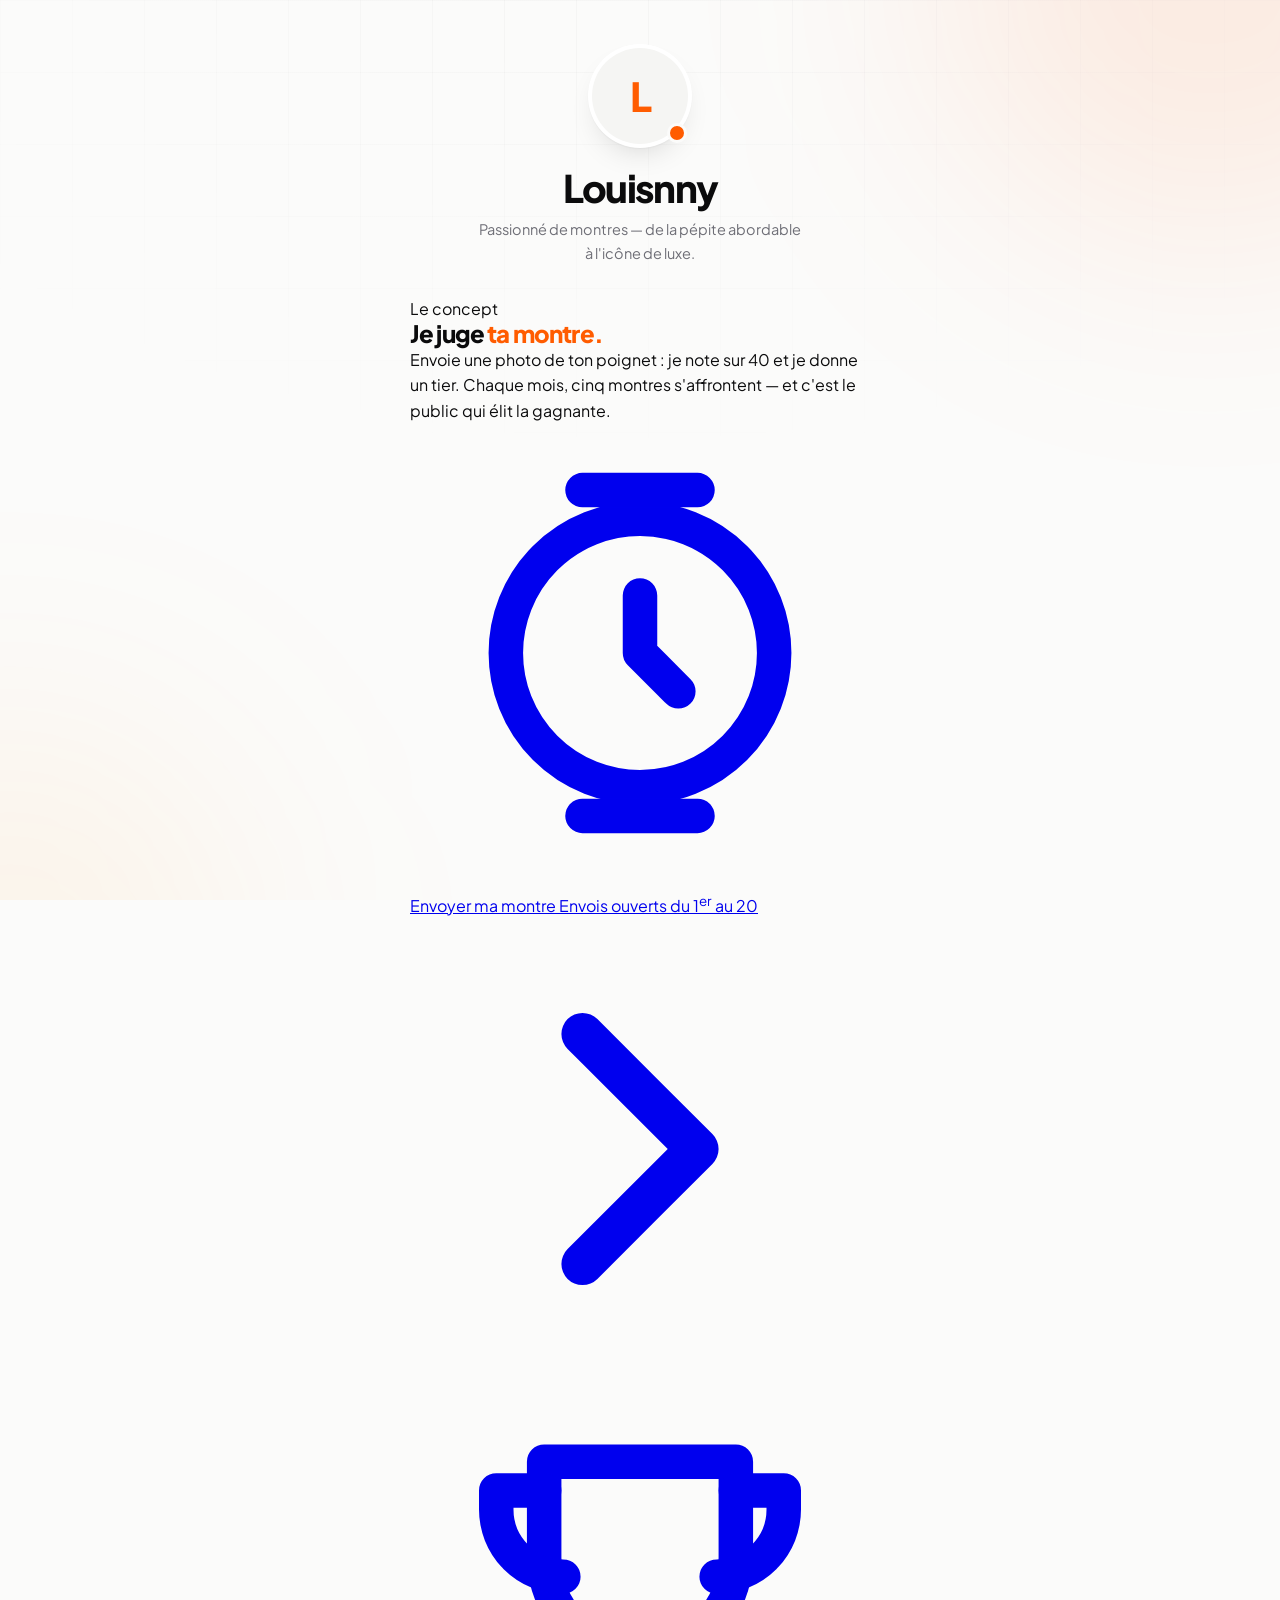
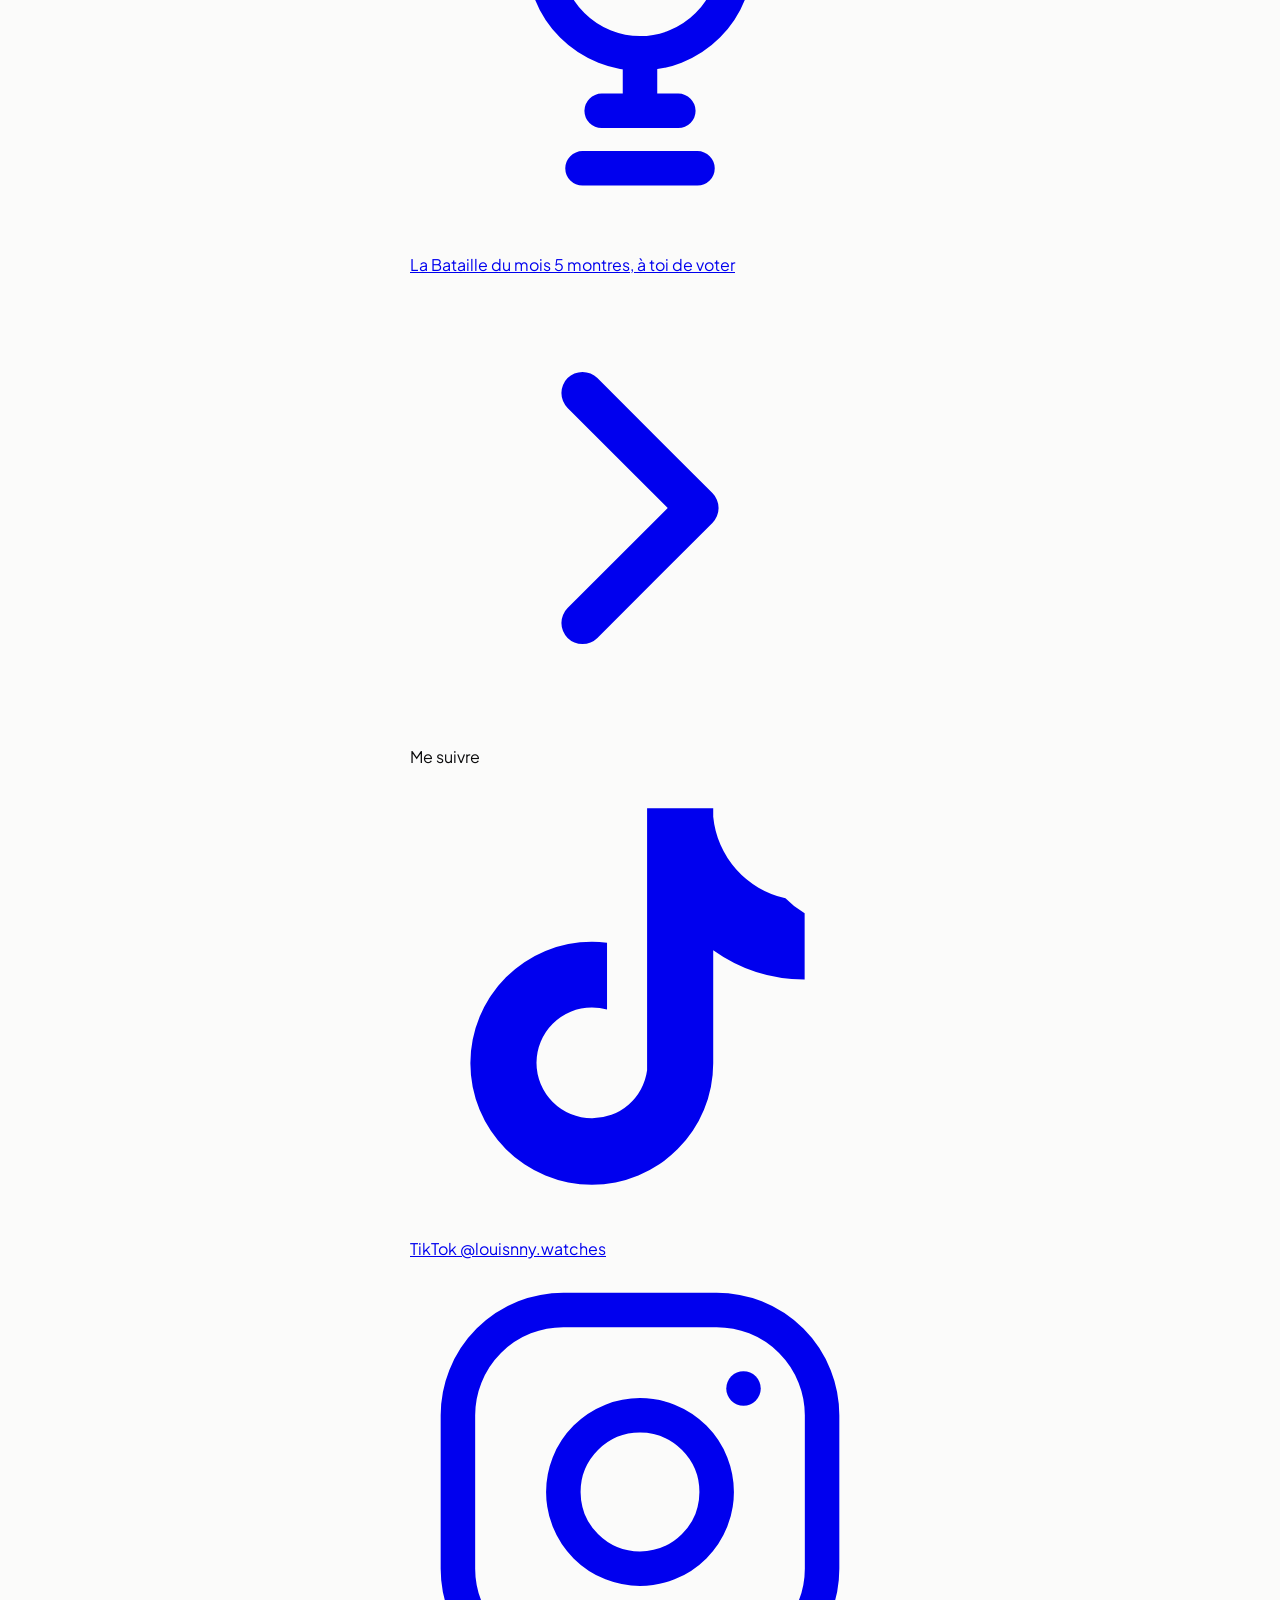
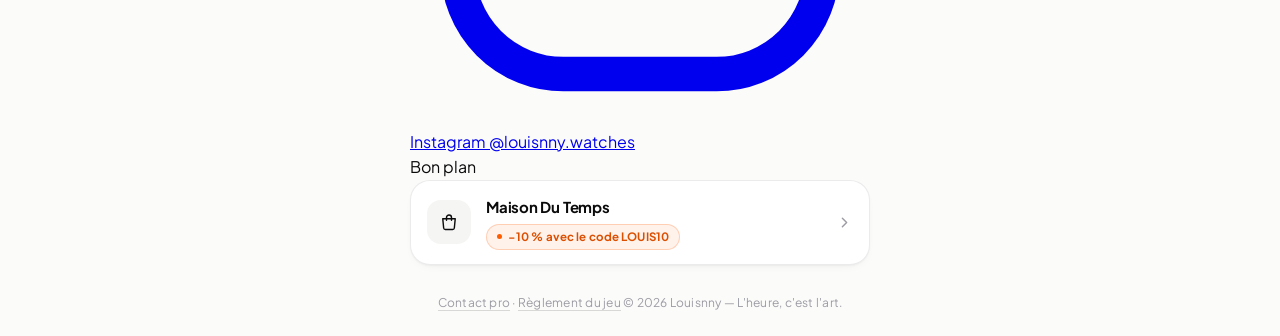
==== commit 932c20e8: "Update index.html" ====
--- a/index.html
+++ b/index.html
@@ -4,7 +4,7 @@
 <meta charset="UTF-8"/>
 <meta name="viewport" content="width=device-width, initial-scale=1.0"/>
 <title>Louisnny — Watches</title>
-<meta name="description" content="Passionné de montres. De la pépite abordable à l'icône de luxe. Retrouvez tous mes liens ici."/>
+<meta name="description" content="Passionné de montres. Envoie ta montre, je la note sur 40 — et chaque mois, cinq montres s'affrontent."/>
 <meta name="theme-color" content="#FBFBFA"/>
 <link rel="icon" href="data:image/svg+xml,<svg xmlns='http://www.w3.org/2000/svg' viewBox='0 0 32 32'><rect width='32' height='32' rx='9' fill='%230B0B0C'/><circle cx='16' cy='16' r='7' fill='none' stroke='%23FF5C00' stroke-width='2.4'/><path d='M16 12.4V16l2.2 2.2' stroke='%23FF5C00' stroke-width='2.4' stroke-linecap='round' fill='none'/></svg>"/>
 <link rel="preconnect" href="https://fonts.googleapis.com"/>
@@ -31,81 +31,89 @@
       </div>
       <h1 class="profile-name">Louisnny</h1>
       <p class="profile-bio">Passionné de montres — de la pépite abordable à l'icône de luxe.</p>
-      <div class="profile-tags">
-        <span class="tag">Horlogerie</span>
-        <span class="tag">Avis sans filtre</span>
-        <span class="tag">Bons plans</span>
-      </div>
     </header>
 
-    <!-- ── LIENS ── -->
-    <nav class="links" aria-label="Mes liens">
+    <!-- ══ 01 · LE CONCEPT ══ -->
+    <section class="zone" data-rise style="--d:.15s">
+      <span class="zone-label">Le concept</span>
 
-      <a href="juge-ta-montre.html" class="link is-feature" data-rise style="--d:.15s">
-        <span class="link-ico">
-          <svg viewBox="0 0 24 24" fill="none" stroke="currentColor" stroke-width="1.7" stroke-linecap="round" stroke-linejoin="round">
-            <circle cx="12" cy="12" r="7"/><path d="M12 9v3l2 2"/><path d="M9 3.5h6M9 20.5h6"/>
-          </svg>
-        </span>
-        <span class="link-body">
-          <span class="link-label">Je juge ta montre</span>
-          <span class="promo"><i></i> Ta photo, ma note sur 40</span>
-        </span>
-        <span class="link-arrow">
-          <svg viewBox="0 0 24 24" fill="none" stroke="currentColor" stroke-width="2" stroke-linecap="round" stroke-linejoin="round"><path d="M9 6l6 6-6 6"/></svg>
-        </span>
-      </a>
+      <div class="hero-card">
+        <h2 class="hero-card-t">Je juge <em>ta montre.</em></h2>
+        <p class="hero-card-d">
+          Envoie une photo de ton poignet : je note sur 40 et je donne un tier.
+          Chaque mois, cinq montres s'affrontent — et c'est le public qui élit la gagnante.
+        </p>
 
-      <a href="bataille.html" class="link" data-rise style="--d:.22s">
-        <span class="link-ico">
-          <svg viewBox="0 0 24 24" fill="none" stroke="currentColor" stroke-width="1.7" stroke-linecap="round" stroke-linejoin="round">
-            <path d="M7 4h10v5a5 5 0 0 1-10 0V4Z"/>
-            <path d="M7 5.5H4.5v1A3.5 3.5 0 0 0 8 10M17 5.5h2.5v1A3.5 3.5 0 0 1 16 10"/>
-            <path d="M12 14v3M9 20h6M10 17h4"/>
-          </svg>
-        </span>
-        <span class="link-body">
-          <span class="link-label">La Bataille du mois</span>
-          <span class="promo"><i></i> 5 montres, à toi de voter</span>
-        </span>
-        <span class="link-arrow">
-          <svg viewBox="0 0 24 24" fill="none" stroke="currentColor" stroke-width="2" stroke-linecap="round" stroke-linejoin="round"><path d="M9 6l6 6-6 6"/></svg>
-        </span>
-      </a>
+        <div class="acts">
+          <a href="juge-ta-montre.html" class="act is-primary">
+            <span class="act-ico">
+              <svg viewBox="0 0 24 24" fill="none" stroke="currentColor" stroke-width="1.8" stroke-linecap="round" stroke-linejoin="round">
+                <circle cx="12" cy="12" r="7"/><path d="M12 9v3l2 2"/><path d="M9 3.5h6M9 20.5h6"/>
+              </svg>
+            </span>
+            <span class="act-body">
+              <span class="act-label">Envoyer ma montre</span>
+              <span class="act-sub">Envois ouverts du 1<sup>er</sup> au 20</span>
+            </span>
+            <span class="act-arrow">
+              <svg viewBox="0 0 24 24" fill="none" stroke="currentColor" stroke-width="2.2" stroke-linecap="round" stroke-linejoin="round"><path d="M9 6l6 6-6 6"/></svg>
+            </span>
+          </a>
 
-      <a href="https://www.tiktok.com/@louisnny.watches" target="_blank" rel="noopener" class="link" data-rise style="--d:.29s">
-        <span class="link-ico">
-          <svg viewBox="0 0 24 24" fill="currentColor">
-            <path d="M19.59 6.69a4.83 4.83 0 0 1-3.77-4.25V2h-3.45v13.67a2.89 2.89 0 0 1-2.88 2.5 2.89 2.89 0 0 1-2.89-2.89 2.89 2.89 0 0 1 2.89-2.89c.28 0 .54.04.79.1V9.01a6.33 6.33 0 0 0-.79-.05 6.34 6.34 0 0 0-6.34 6.34 6.34 6.34 0 0 0 6.34 6.34 6.34 6.34 0 0 0 6.33-6.34V9.41a8.16 8.16 0 0 0 4.77 1.52V7.48a4.85 4.85 0 0 1-1-.79z"/>
-          </svg>
-        </span>
-        <span class="link-body">
-          <span class="link-label">TikTok</span>
-          <span class="link-sub">@louisnny.watches</span>
-        </span>
-        <span class="link-arrow">
-          <svg viewBox="0 0 24 24" fill="none" stroke="currentColor" stroke-width="2" stroke-linecap="round" stroke-linejoin="round"><path d="M9 6l6 6-6 6"/></svg>
-        </span>
-      </a>
+          <a href="bataille.html" class="act">
+            <span class="act-ico">
+              <svg viewBox="0 0 24 24" fill="none" stroke="currentColor" stroke-width="1.8" stroke-linecap="round" stroke-linejoin="round">
+                <path d="M7 4h10v5a5 5 0 0 1-10 0V4Z"/>
+                <path d="M7 5.5H4.5v1A3.5 3.5 0 0 0 8 10M17 5.5h2.5v1A3.5 3.5 0 0 1 16 10"/>
+                <path d="M12 14v3M9 20h6M10 17h4"/>
+              </svg>
+            </span>
+            <span class="act-body">
+              <span class="act-label">La Bataille du mois</span>
+              <span class="act-sub">5 montres, à toi de voter</span>
+            </span>
+            <span class="act-arrow">
+              <svg viewBox="0 0 24 24" fill="none" stroke="currentColor" stroke-width="2.2" stroke-linecap="round" stroke-linejoin="round"><path d="M9 6l6 6-6 6"/></svg>
+            </span>
+          </a>
+        </div>
+      </div>
+    </section>
 
-      <a href="https://www.instagram.com/louisnny.watches" target="_blank" rel="noopener" class="link" data-rise style="--d:.36s">
-        <span class="link-ico">
-          <svg viewBox="0 0 24 24" fill="none" stroke="currentColor" stroke-width="1.7">
-            <rect x="2.5" y="2.5" width="19" height="19" rx="5.5"/>
-            <circle cx="12" cy="12" r="4"/>
-            <circle cx="17.4" cy="6.6" r=".9" fill="currentColor" stroke="none"/>
-          </svg>
-        </span>
-        <span class="link-body">
-          <span class="link-label">Instagram</span>
-          <span class="link-sub">@louisnny.watches</span>
-        </span>
-        <span class="link-arrow">
-          <svg viewBox="0 0 24 24" fill="none" stroke="currentColor" stroke-width="2" stroke-linecap="round" stroke-linejoin="round"><path d="M9 6l6 6-6 6"/></svg>
-        </span>
-      </a>
+    <!-- ══ 02 · ME SUIVRE ══ -->
+    <section class="zone" data-rise style="--d:.25s">
+      <span class="zone-label">Me suivre</span>
 
-      <a href="https://maisondutemps.com/?ref=LOUIS10" target="_blank" rel="noopener" class="link" data-rise style="--d:.43s">
+      <div class="socials">
+        <a href="https://www.tiktok.com/@louisnny.watches" target="_blank" rel="noopener" class="social">
+          <span class="social-ico">
+            <svg viewBox="0 0 24 24" fill="currentColor">
+              <path d="M19.59 6.69a4.83 4.83 0 0 1-3.77-4.25V2h-3.45v13.67a2.89 2.89 0 0 1-2.88 2.5 2.89 2.89 0 0 1-2.89-2.89 2.89 2.89 0 0 1 2.89-2.89c.28 0 .54.04.79.1V9.01a6.33 6.33 0 0 0-.79-.05 6.34 6.34 0 0 0-6.34 6.34 6.34 6.34 0 0 0 6.34 6.34 6.34 6.34 0 0 0 6.33-6.34V9.41a8.16 8.16 0 0 0 4.77 1.52V7.48a4.85 4.85 0 0 1-1-.79z"/>
+            </svg>
+          </span>
+          <span class="social-name">TikTok</span>
+          <span class="social-at">@louisnny.watches</span>
+        </a>
+
+        <a href="https://www.instagram.com/louisnny.watches" target="_blank" rel="noopener" class="social">
+          <span class="social-ico">
+            <svg viewBox="0 0 24 24" fill="none" stroke="currentColor" stroke-width="1.8">
+              <rect x="2.5" y="2.5" width="19" height="19" rx="5.5"/>
+              <circle cx="12" cy="12" r="4"/>
+              <circle cx="17.4" cy="6.6" r=".9" fill="currentColor" stroke="none"/>
+            </svg>
+          </span>
+          <span class="social-name">Instagram</span>
+          <span class="social-at">@louisnny.watches</span>
+        </a>
+      </div>
+    </section>
+
+    <!-- ══ 03 · BON PLAN ══ -->
+    <section class="zone" data-rise style="--d:.35s">
+      <span class="zone-label">Bon plan</span>
+
+      <a href="https://maisondutemps.com/?ref=LOUIS10" target="_blank" rel="noopener" class="link">
         <span class="link-ico">
           <svg viewBox="0 0 24 24" fill="none" stroke="currentColor" stroke-width="1.7" stroke-linecap="round" stroke-linejoin="round">
             <path d="M4.5 8h15l-1.1 11.2a2 2 0 0 1-2 1.8H7.6a2 2 0 0 1-2-1.8L4.5 8Z"/><path d="M9 10V6.5a3 3 0 0 1 6 0V10"/>
@@ -119,28 +127,17 @@
           <svg viewBox="0 0 24 24" fill="none" stroke="currentColor" stroke-width="2" stroke-linecap="round" stroke-linejoin="round"><path d="M9 6l6 6-6 6"/></svg>
         </span>
       </a>
+    </section>
 
-      <a href="contact.html" class="link" data-rise style="--d:.50s">
-        <span class="link-ico">
-          <svg viewBox="0 0 24 24" fill="none" stroke="currentColor" stroke-width="1.7" stroke-linecap="round" stroke-linejoin="round">
-            <rect x="2.5" y="6.5" width="19" height="14" rx="3.5"/>
-            <path d="M8.5 6.5V5a2 2 0 0 1 2-2h3a2 2 0 0 1 2 2v1.5"/>
-            <path d="M2.5 11.5h19M12 12.5v1.5"/>
-          </svg>
-        </span>
-        <span class="link-body">
-          <span class="link-label">Contact professionnel</span>
-          <span class="link-sub">Partenariats &amp; collaborations</span>
-        </span>
-        <span class="link-arrow">
-          <svg viewBox="0 0 24 24" fill="none" stroke="currentColor" stroke-width="2" stroke-linecap="round" stroke-linejoin="round"><path d="M9 6l6 6-6 6"/></svg>
-        </span>
-      </a>
-
-    </nav>
-
-    <p class="hub-foot" data-rise style="--d:.6s">&copy; 2026 Louisnny — L'heure, c'est l'art.<br/>
-      <a href="reglement.html">Règlement du jeu</a></p>
+    <!-- ── PIED ── -->
+    <footer class="hub-foot" data-rise style="--d:.45s">
+      <span class="hub-links">
+        <a href="contact.html">Contact pro</a>
+        <span aria-hidden="true">·</span>
+        <a href="reglement.html">Règlement du jeu</a>
+      </span>
+      <span class="hub-copy">&copy; 2026 Louisnny — L'heure, c'est l'art.</span>
+    </footer>
 
   </div>
 </main>
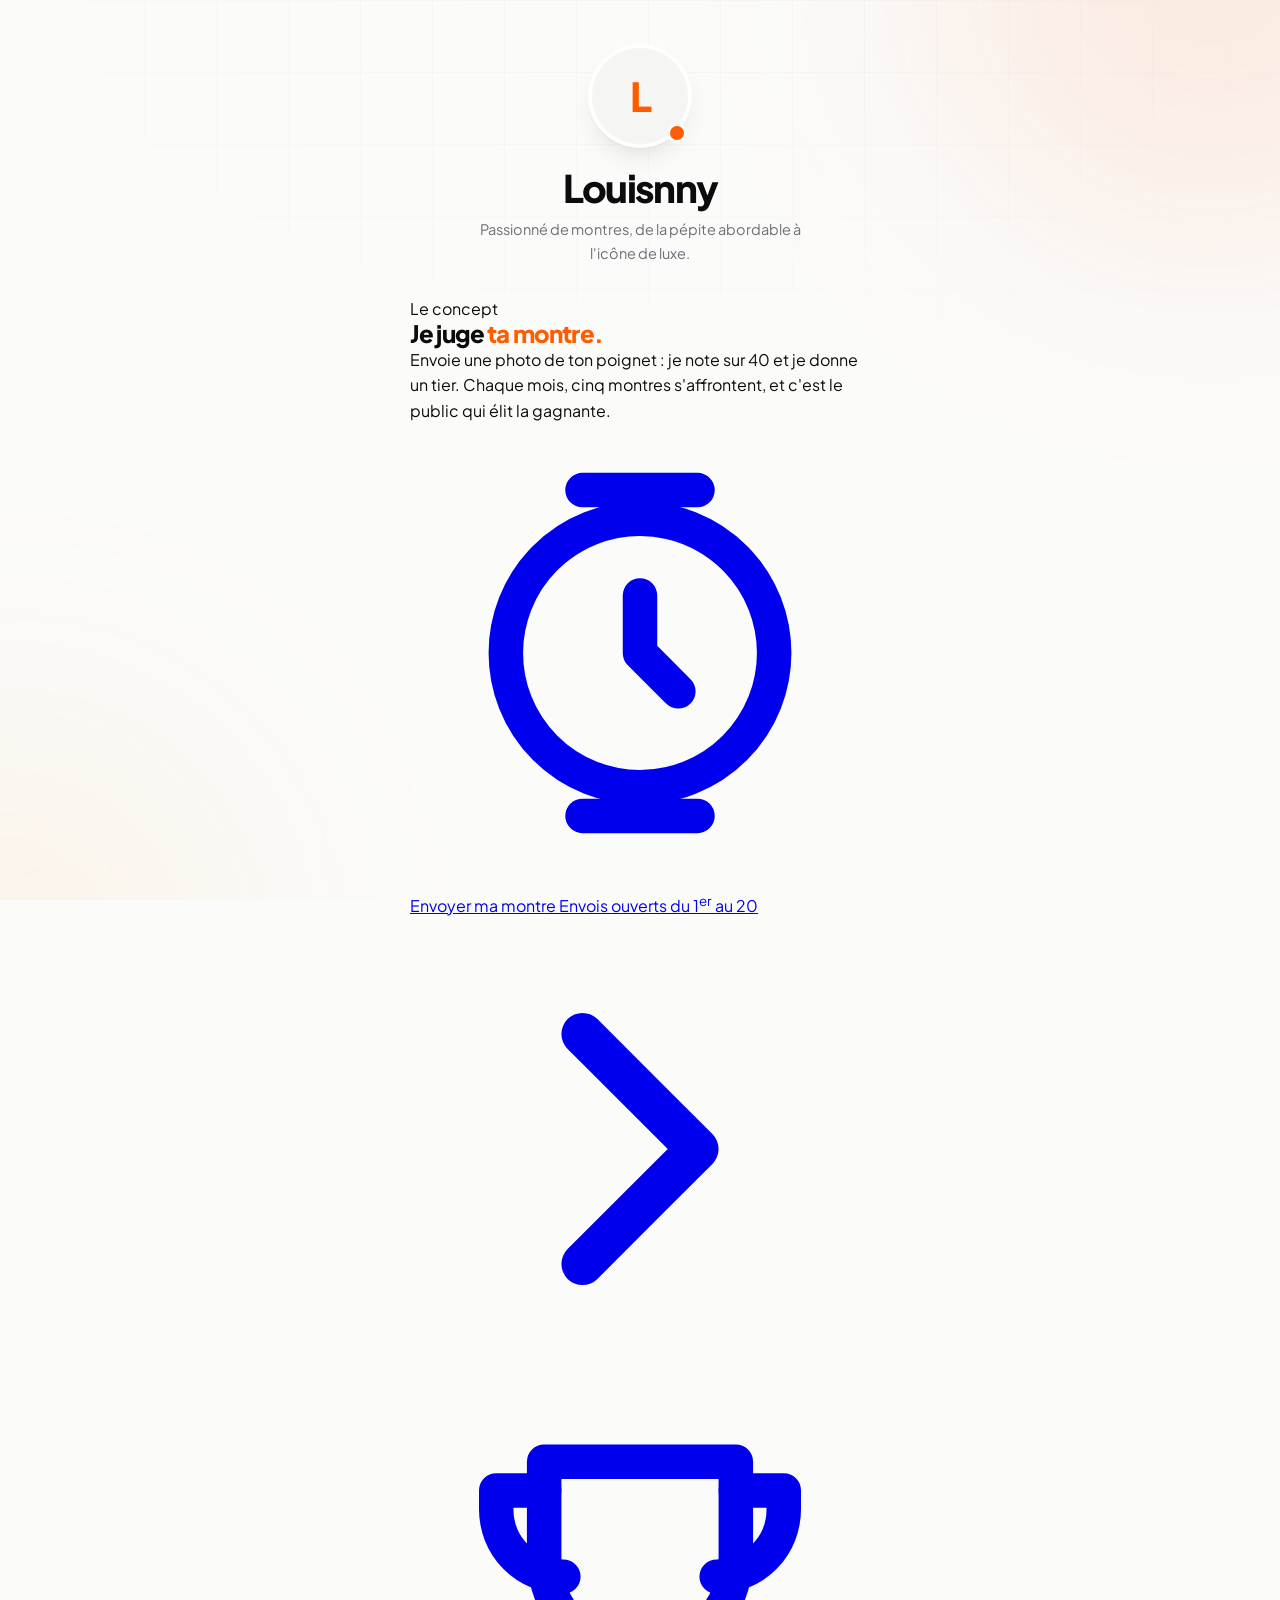
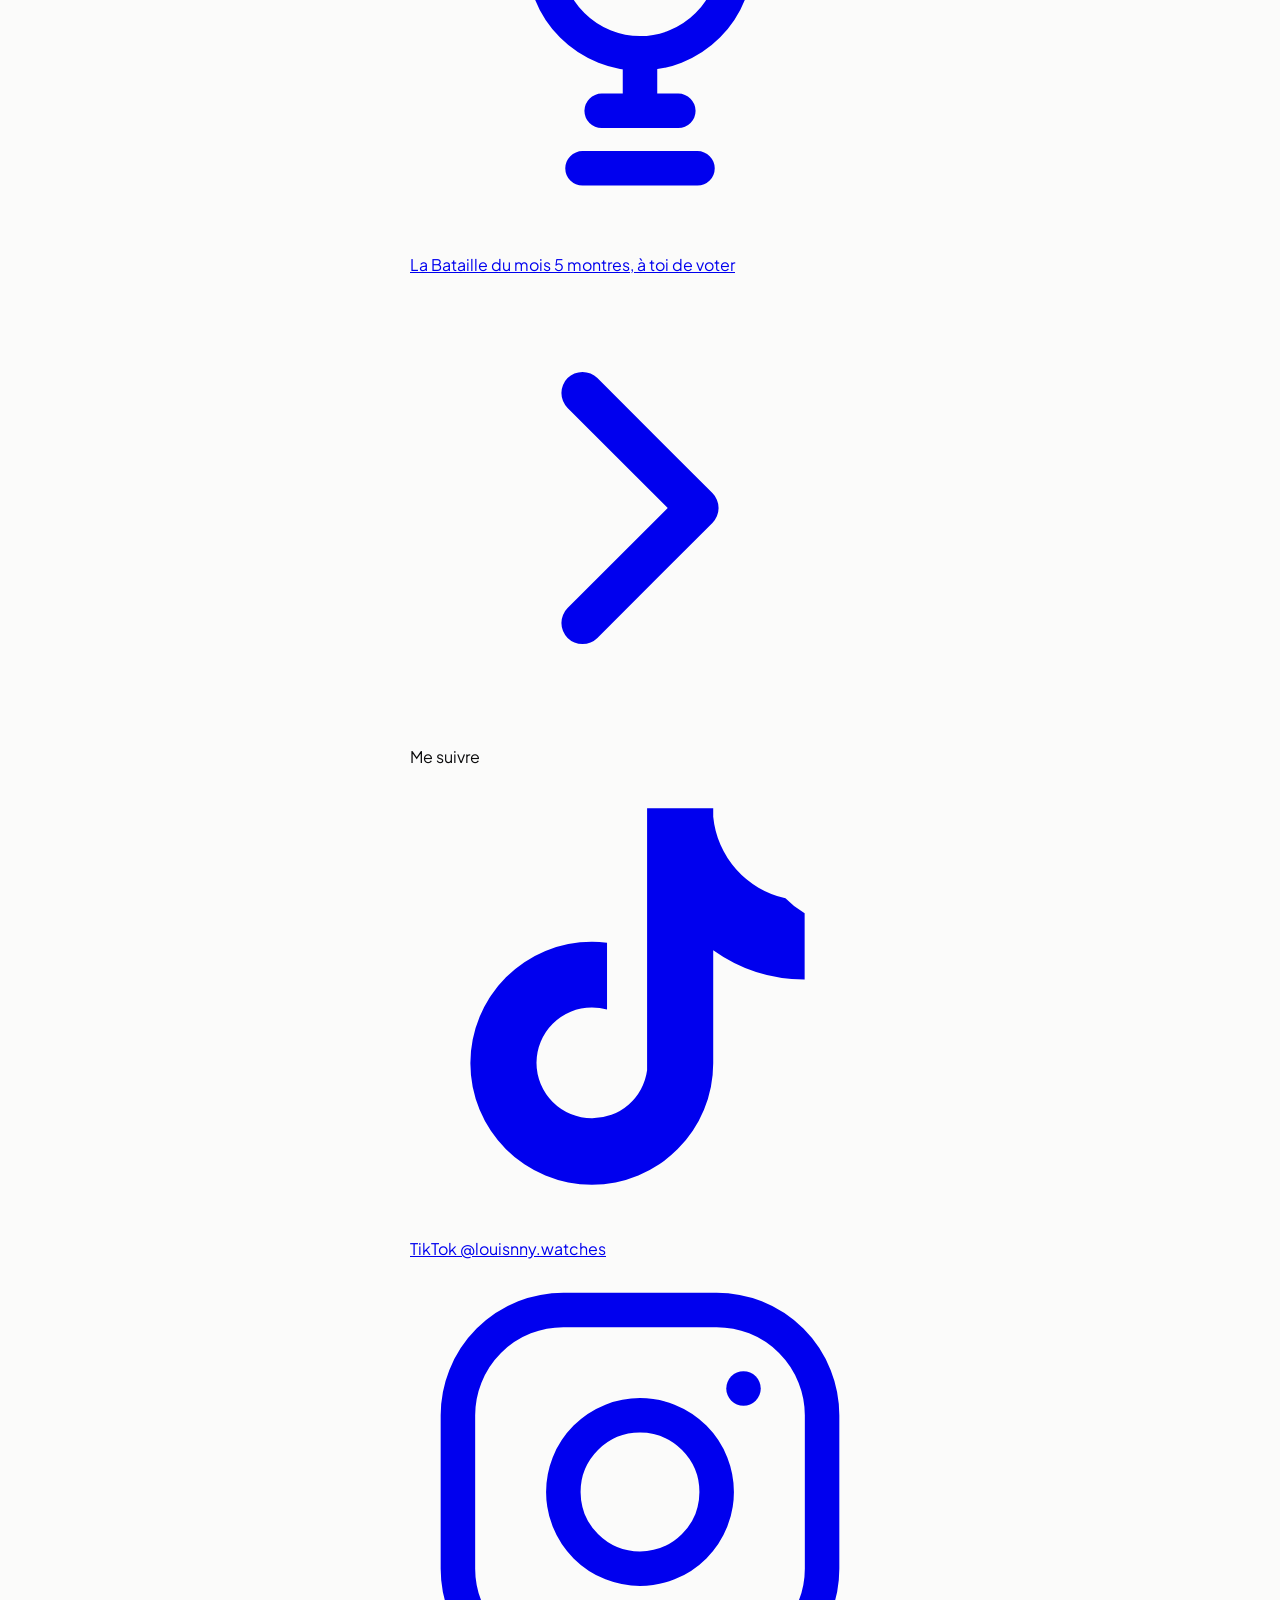
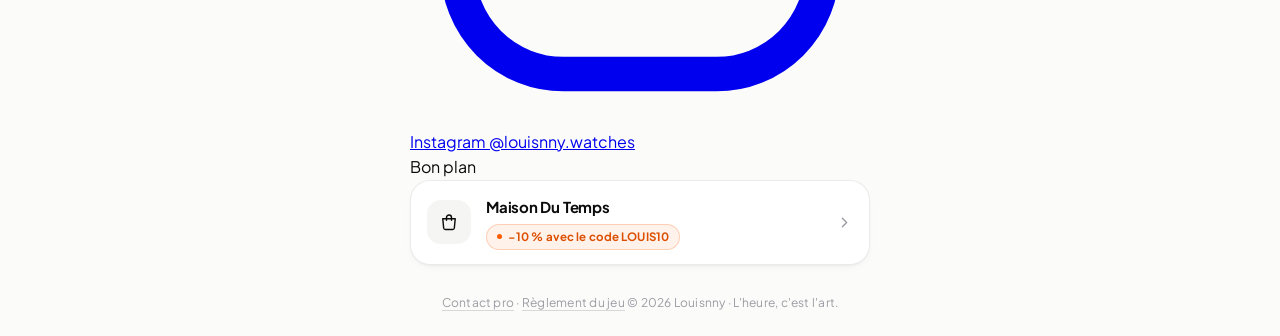
==== commit 077755a9: "Add files via upload" ====
--- a/index.html
+++ b/index.html
@@ -3,8 +3,8 @@
 <head>
 <meta charset="UTF-8"/>
 <meta name="viewport" content="width=device-width, initial-scale=1.0"/>
-<title>Louisnny — Watches</title>
-<meta name="description" content="Passionné de montres. Envoie ta montre, je la note sur 40 — et chaque mois, cinq montres s'affrontent."/>
+<title>Louisnny Watches</title>
+<meta name="description" content="Passionné de montres. Envoie ta montre, je la note sur 40. Chaque mois, cinq montres s'affrontent."/>
 <meta name="theme-color" content="#FBFBFA"/>
 <link rel="icon" href="data:image/svg+xml,<svg xmlns='http://www.w3.org/2000/svg' viewBox='0 0 32 32'><rect width='32' height='32' rx='9' fill='%230B0B0C'/><circle cx='16' cy='16' r='7' fill='none' stroke='%23FF5C00' stroke-width='2.4'/><path d='M16 12.4V16l2.2 2.2' stroke='%23FF5C00' stroke-width='2.4' stroke-linecap='round' fill='none'/></svg>"/>
 <link rel="preconnect" href="https://fonts.googleapis.com"/>
@@ -30,7 +30,7 @@
         <div class="initial" id="initial" style="display:none">L</div>
       </div>
       <h1 class="profile-name">Louisnny</h1>
-      <p class="profile-bio">Passionné de montres — de la pépite abordable à l'icône de luxe.</p>
+      <p class="profile-bio">Passionné de montres, de la pépite abordable à l'icône de luxe.</p>
     </header>
 
     <!-- ══ 01 · LE CONCEPT ══ -->
@@ -41,7 +41,7 @@
         <h2 class="hero-card-t">Je juge <em>ta montre.</em></h2>
         <p class="hero-card-d">
           Envoie une photo de ton poignet : je note sur 40 et je donne un tier.
-          Chaque mois, cinq montres s'affrontent — et c'est le public qui élit la gagnante.
+          Chaque mois, cinq montres s'affrontent, et c'est le public qui élit la gagnante.
         </p>
 
         <div class="acts">
@@ -136,7 +136,7 @@
         <span aria-hidden="true">·</span>
         <a href="reglement.html">Règlement du jeu</a>
       </span>
-      <span class="hub-copy">&copy; 2026 Louisnny — L'heure, c'est l'art.</span>
+      <span class="hub-copy">&copy; 2026 Louisnny · L'heure, c'est l'art.</span>
     </footer>
 
   </div>
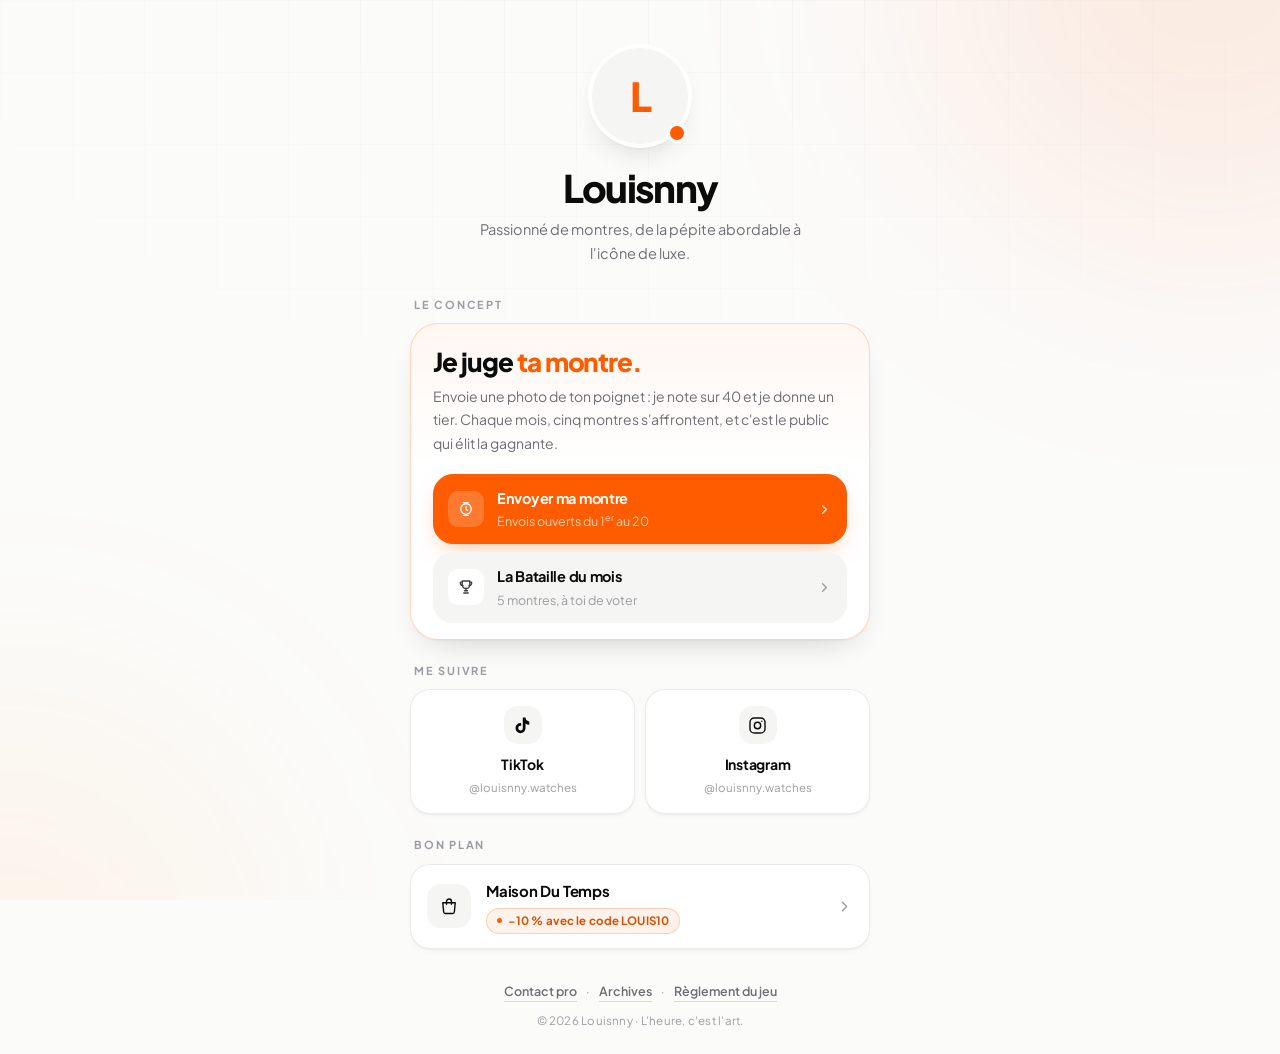
==== commit 768c97ee: "Add files via upload" ====
--- a/index.html
+++ b/index.html
@@ -10,6 +10,23 @@
 <link rel="preconnect" href="https://fonts.googleapis.com"/>
 <link rel="preconnect" href="https://fonts.gstatic.com" crossorigin/>
 <link href="https://fonts.googleapis.com/css2?family=Plus+Jakarta+Sans:wght@400;500;600;700;800&display=swap" rel="stylesheet"/>
+
+<!-- og -->
+<link rel="canonical" href="https://iamlouis.co/"/>
+<meta property="og:type" content="website"/>
+<meta property="og:site_name" content="Louisnny Watches"/>
+<meta property="og:locale" content="fr_FR"/>
+<meta property="og:title" content="Louisnny Watches"/>
+<meta property="og:description" content="Envoie ta montre, je la note sur 40. Chaque mois, cinq montres s'affrontent et le public élit la gagnante."/>
+<meta property="og:url" content="https://iamlouis.co/"/>
+<meta property="og:image" content="https://iamlouis.co/og.png"/>
+<meta property="og:image:width" content="1200"/>
+<meta property="og:image:height" content="630"/>
+<meta name="twitter:card" content="summary_large_image"/>
+<meta name="twitter:title" content="Louisnny Watches"/>
+<meta name="twitter:description" content="Envoie ta montre, je la note sur 40. Chaque mois, cinq montres s'affrontent et le public élit la gagnante."/>
+<meta name="twitter:image" content="https://iamlouis.co/og.png"/>
+<!-- /og -->
 <link rel="stylesheet" href="style.css"/>
 </head>
 <body>
@@ -134,7 +151,7 @@
       <span class="hub-links">
         <a href="contact.html">Contact pro</a>
         <span aria-hidden="true">·</span>
-        <a href="reglement.html">Règlement du jeu</a>
+        <a href="batailles.html">Archives</a> · <a href="reglement.html">Règlement du jeu</a>
       </span>
       <span class="hub-copy">&copy; 2026 Louisnny · L'heure, c'est l'art.</span>
     </footer>
--- a/style.css
+++ b/style.css
@@ -288,7 +288,7 @@
 }
 .promo i{width:5px;height:5px;border-radius:50%;background:var(--accent);flex-shrink:0;}
 
-.hub-foot{margin-top:28px;text-align:center;font-size:12px;color:var(--ink-35);letter-spacing:.02em;}
+.hub-foot{margin-top:32px;display:flex;flex-direction:column;align-items:center;gap:10px;text-align:center;}
 
 /* ══════════════════════════════════════════════════════════════
    PAGE — HERO GÉNÉRIQUE
@@ -880,10 +880,165 @@
   .legal p,.legal li{font-size:14px;}
 }
 
-/* Lien discret dans le pied du hub (index.html) */
-.hub-foot a{
-  color:var(--ink-35);text-decoration:none;
+/* ══════════════════════════════════════════════════════════════
+   HUB V2 — trois zones : le concept · me suivre · bon plan
+   ══════════════════════════════════════════════════════════════ */
+
+.zone{margin-top:22px;}
+.zone:first-of-type{margin-top:0;}
+.zone-label{
+  display:block;margin:0 0 10px 4px;
+  font-size:11px;font-weight:700;letter-spacing:.16em;text-transform:uppercase;
+  color:var(--ink-35);
+}
+
+/* ── Zone 1 : le concept ── */
+.hero-card{
+  background:var(--surface);
+  border:1px solid var(--accent-line);
+  border-radius:var(--r-lg);
+  box-shadow:var(--sh-md);
+  padding:24px 22px 16px;
+  background-image:linear-gradient(180deg,rgba(255,92,0,.05),transparent 45%);
+}
+.hero-card-t{font-size:26px;letter-spacing:-.04em;margin-bottom:9px;}
+.hero-card-d{font-size:14px;color:var(--ink-50);line-height:1.7;margin-bottom:18px;}
+
+.acts{display:flex;flex-direction:column;gap:8px;}
+.act{
+  display:flex;align-items:center;gap:13px;
+  padding:12px 14px;border-radius:var(--r-md);
+  background:var(--surface-2);border:1px solid transparent;
+  text-decoration:none;color:var(--ink);
+  transition:transform .3s var(--ease),background .25s var(--ease-soft),
+             border-color .25s var(--ease-soft),box-shadow .3s var(--ease);
+}
+.act:hover{transform:translateX(3px);border-color:var(--line-2);background:var(--surface);box-shadow:var(--sh-sm);}
+.act.is-primary{background:var(--accent);border-color:var(--accent);box-shadow:var(--sh-accent);}
+.act.is-primary:hover{background:#FF7020;border-color:#FF7020;}
+
+.act-ico{
+  width:36px;height:36px;border-radius:var(--r-xs);flex-shrink:0;
+  display:flex;align-items:center;justify-content:center;
+  background:var(--surface);color:var(--ink-70);
+  transition:background .25s var(--ease-soft),color .25s var(--ease-soft);
+}
+.act-ico svg{width:18px;height:18px;}
+.act.is-primary .act-ico{background:rgba(255,255,255,.18);color:#fff;}
+.act:not(.is-primary):hover .act-ico{background:var(--accent-soft);color:var(--accent-ink);}
+
+.act-body{flex:1;min-width:0;}
+.act-label{display:block;font-size:14.5px;font-weight:700;letter-spacing:-.02em;}
+.act-sub{display:block;font-size:12.5px;color:var(--ink-35);margin-top:1px;}
+.act.is-primary .act-label{color:#fff;}
+.act.is-primary .act-sub{color:rgba(255,255,255,.72);}
+.act-sub sup{font-size:9px;}
+
+.act-arrow{color:var(--ink-35);flex-shrink:0;display:flex;transition:transform .3s var(--ease);}
+.act-arrow svg{width:15px;height:15px;}
+.act.is-primary .act-arrow{color:rgba(255,255,255,.85);}
+.act:hover .act-arrow{transform:translateX(3px);}
+
+/* ── Zone 2 : réseaux ── */
+.socials{display:grid;grid-template-columns:1fr 1fr;gap:10px;}
+.social{
+  display:flex;flex-direction:column;align-items:center;gap:3px;
+  padding:16px 12px;border-radius:var(--r-md);
+  background:var(--surface);border:1px solid var(--line);box-shadow:var(--sh-sm);
+  text-decoration:none;color:var(--ink);text-align:center;
+  transition:transform .35s var(--ease),box-shadow .35s var(--ease),border-color .25s var(--ease-soft);
+}
+.social:hover{transform:translateY(-3px);box-shadow:var(--sh-md);border-color:var(--line-2);}
+.social-ico{
+  width:38px;height:38px;border-radius:var(--r-sm);margin-bottom:6px;
+  display:flex;align-items:center;justify-content:center;
+  background:var(--surface-2);color:var(--ink);
+  transition:background .3s var(--ease-soft),color .3s var(--ease-soft),transform .35s var(--ease);
+}
+.social-ico svg{width:19px;height:19px;}
+.social:hover .social-ico{background:var(--accent-soft);color:var(--accent-ink);transform:scale(1.06);}
+.social-name{font-size:14px;font-weight:700;letter-spacing:-.02em;}
+.social-at{font-size:11.5px;color:var(--ink-35);}
+
+/* ── Pied du hub ── */
+.hub-links{
+  display:flex;align-items:center;gap:9px;
+  font-size:12.5px;color:var(--ink-35);
+}
+.hub-links a{
+  color:var(--ink-50);text-decoration:none;font-weight:600;
   border-bottom:1px solid var(--line-2);
   transition:color .25s var(--ease-soft),border-color .25s var(--ease-soft);
 }
-.hub-foot a:hover{color:var(--ink-70);border-color:var(--ink-50);}
+.hub-links a:hover{color:var(--ink);border-color:var(--ink-50);}
+.hub-copy{font-size:11.5px;color:var(--ink-35);letter-spacing:.02em;}
+
+@media (max-width:400px){
+  .hero-card{padding:20px 17px 14px;}
+  .hero-card-t{font-size:23px;}
+  .socials{grid-template-columns:1fr;}
+  .social{flex-direction:row;gap:12px;text-align:left;padding:13px 15px;}
+  .social-ico{margin-bottom:0;}
+  .social-at{margin-left:auto;}
+}
+
+/* ══════════════════════════════════════════════════════════════
+   ARCHIVE DES BATAILLES (batailles.html)
+   ══════════════════════════════════════════════════════════════ */
+.arch{display:grid;gap:14px;}
+.archi{
+  display:block;text-decoration:none;color:var(--ink);
+  background:var(--surface);border:1px solid var(--line);
+  border-radius:var(--r-lg);padding:20px 22px;box-shadow:var(--sh-sm);
+  transition:transform .35s var(--ease),box-shadow .35s var(--ease),border-color .25s;
+}
+.archi:hover{transform:translateY(-3px);box-shadow:var(--sh-md);border-color:var(--line-2);}
+.archi.is-live{border-color:var(--accent-line);background-image:linear-gradient(180deg,rgba(255,92,0,.045),transparent 40%);}
+
+.archi-head{display:flex;align-items:center;gap:14px;margin-bottom:16px;}
+.archi-n{
+  font-size:14px;font-weight:800;letter-spacing:-.02em;flex-shrink:0;
+  background:var(--surface-2);border:1px solid var(--line);
+  padding:8px 12px;border-radius:var(--r-xs);color:var(--ink-50);
+}
+.archi.is-live .archi-n{background:var(--accent-soft);border-color:var(--accent-line);color:var(--accent-ink);}
+.archi-id{flex:1;min-width:0;}
+.archi-t{font-size:17px;font-weight:800;letter-spacing:-.03em;}
+.archi-d{font-size:13px;color:var(--ink-50);margin-top:2px;line-height:1.5;}
+.archi-live{
+  display:inline-flex;align-items:center;gap:7px;flex-shrink:0;
+  font-size:11.5px;font-weight:700;letter-spacing:.06em;text-transform:uppercase;
+  color:var(--accent-ink);background:var(--accent-soft);
+  border:1px solid var(--accent-line);padding:6px 12px;border-radius:var(--r-pill);
+}
+.archi-live i{
+  width:6px;height:6px;border-radius:50%;background:var(--accent);
+  animation:pulse 2.4s var(--ease-soft) infinite;
+}
+
+.archi-vign{display:grid;grid-template-columns:repeat(5,1fr);gap:8px;}
+.archi-vign img{
+  width:100%;aspect-ratio:1;object-fit:cover;display:block;
+  border-radius:var(--r-xs);background:var(--surface-2);
+}
+
+.archi-win{
+  display:flex;align-items:center;gap:13px;margin-top:16px;
+  padding-top:15px;border-top:1px solid var(--line);
+}
+.archi-cup{
+  width:34px;height:34px;border-radius:var(--r-xs);flex-shrink:0;
+  display:flex;align-items:center;justify-content:center;
+  background:var(--accent-soft);color:var(--accent-ink);
+}
+.archi-cup svg{width:17px;height:17px;}
+.archi-wt{flex:1;min-width:0;font-size:14px;line-height:1.4;}
+.archi-wt strong{font-weight:800;letter-spacing:-.02em;}
+.archi-wt span{display:block;font-size:12.5px;color:var(--ink-35);margin-top:2px;}
+
+@media (max-width:560px){
+  .archi{padding:17px 16px;}
+  .archi-head{flex-wrap:wrap;gap:10px;}
+  .archi-live{order:-1;}
+  .archi-vign{gap:6px;}
+}
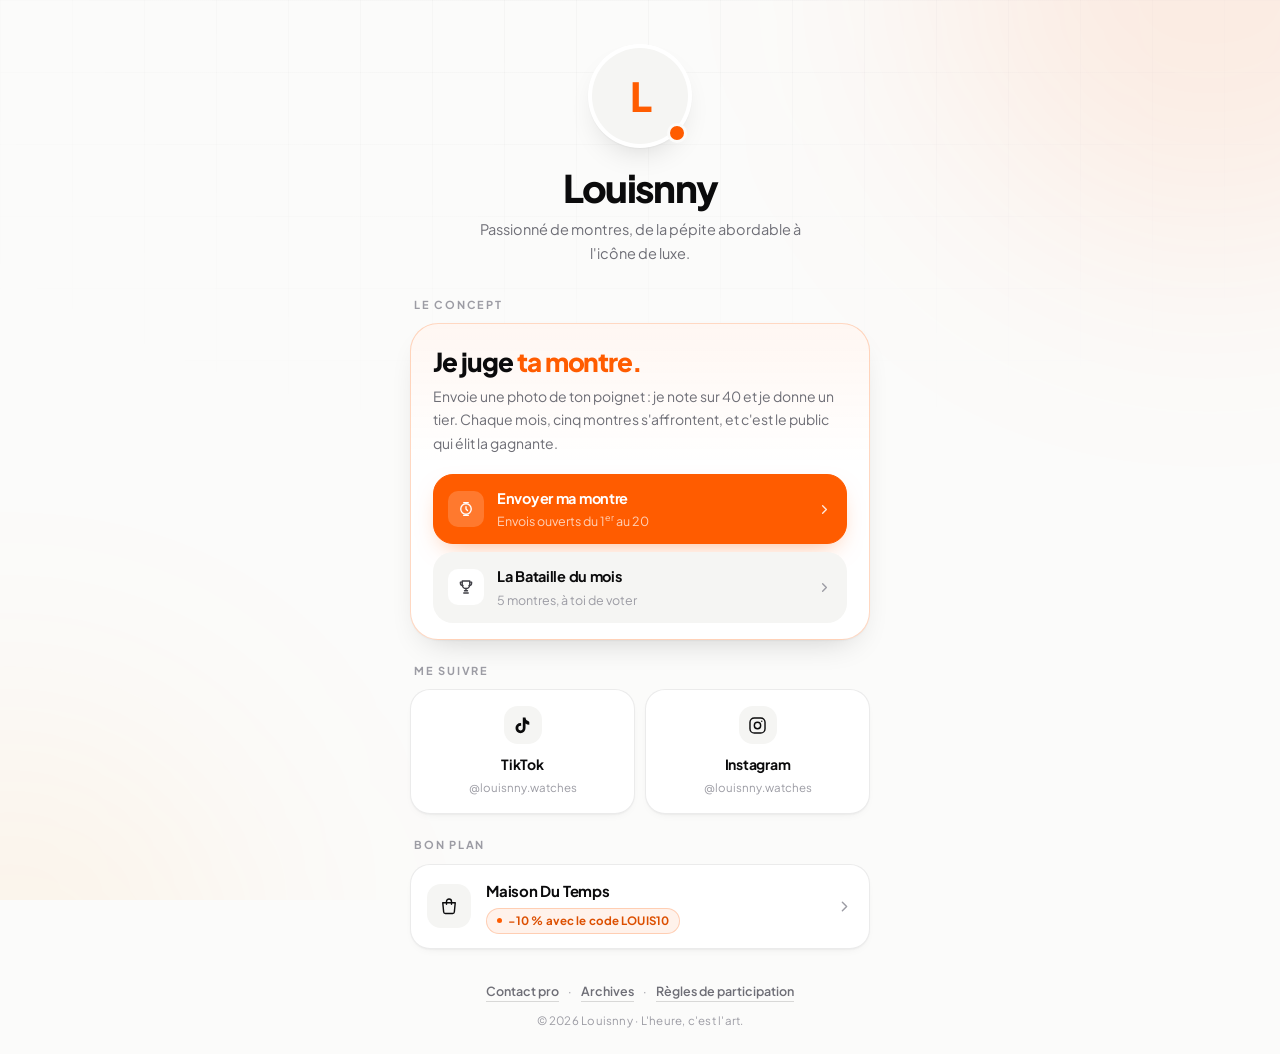
==== commit fddb8cfb: "Add files via upload" ====
--- a/index.html
+++ b/index.html
@@ -151,7 +151,7 @@
       <span class="hub-links">
         <a href="contact.html">Contact pro</a>
         <span aria-hidden="true">·</span>
-        <a href="batailles.html">Archives</a> · <a href="reglement.html">Règlement du jeu</a>
+        <a href="batailles.html">Archives</a> · <a href="reglement.html">Règles de participation</a>
       </span>
       <span class="hub-copy">&copy; 2026 Louisnny · L'heure, c'est l'art.</span>
     </footer>
--- a/style.css
+++ b/style.css
@@ -298,6 +298,11 @@
 .hero-title{font-size:clamp(42px,6.6vw,76px);letter-spacing:-.045em;margin-bottom:20px;}
 .hero-text{font-size:16.5px;line-height:1.75;color:var(--ink-50);max-width:560px;}
 .hero-text strong{color:var(--ink);font-weight:700;}
+/* Encart de transparence sur l'état du concept (v1, pas de lot pour l'instant) */
+.hero-note{margin-top:20px;max-width:560px;padding:14px 16px;border-radius:12px;
+  border:1px solid var(--line);background:var(--surface-2,rgba(0,0,0,.025));
+  font-size:14px;line-height:1.7;color:var(--ink-50);}
+.hero-note strong{color:var(--ink);font-weight:700;}
 .hero .btn-row{margin-top:34px;}
 
 .section{margin-top:76px;scroll-margin-top:96px;}
